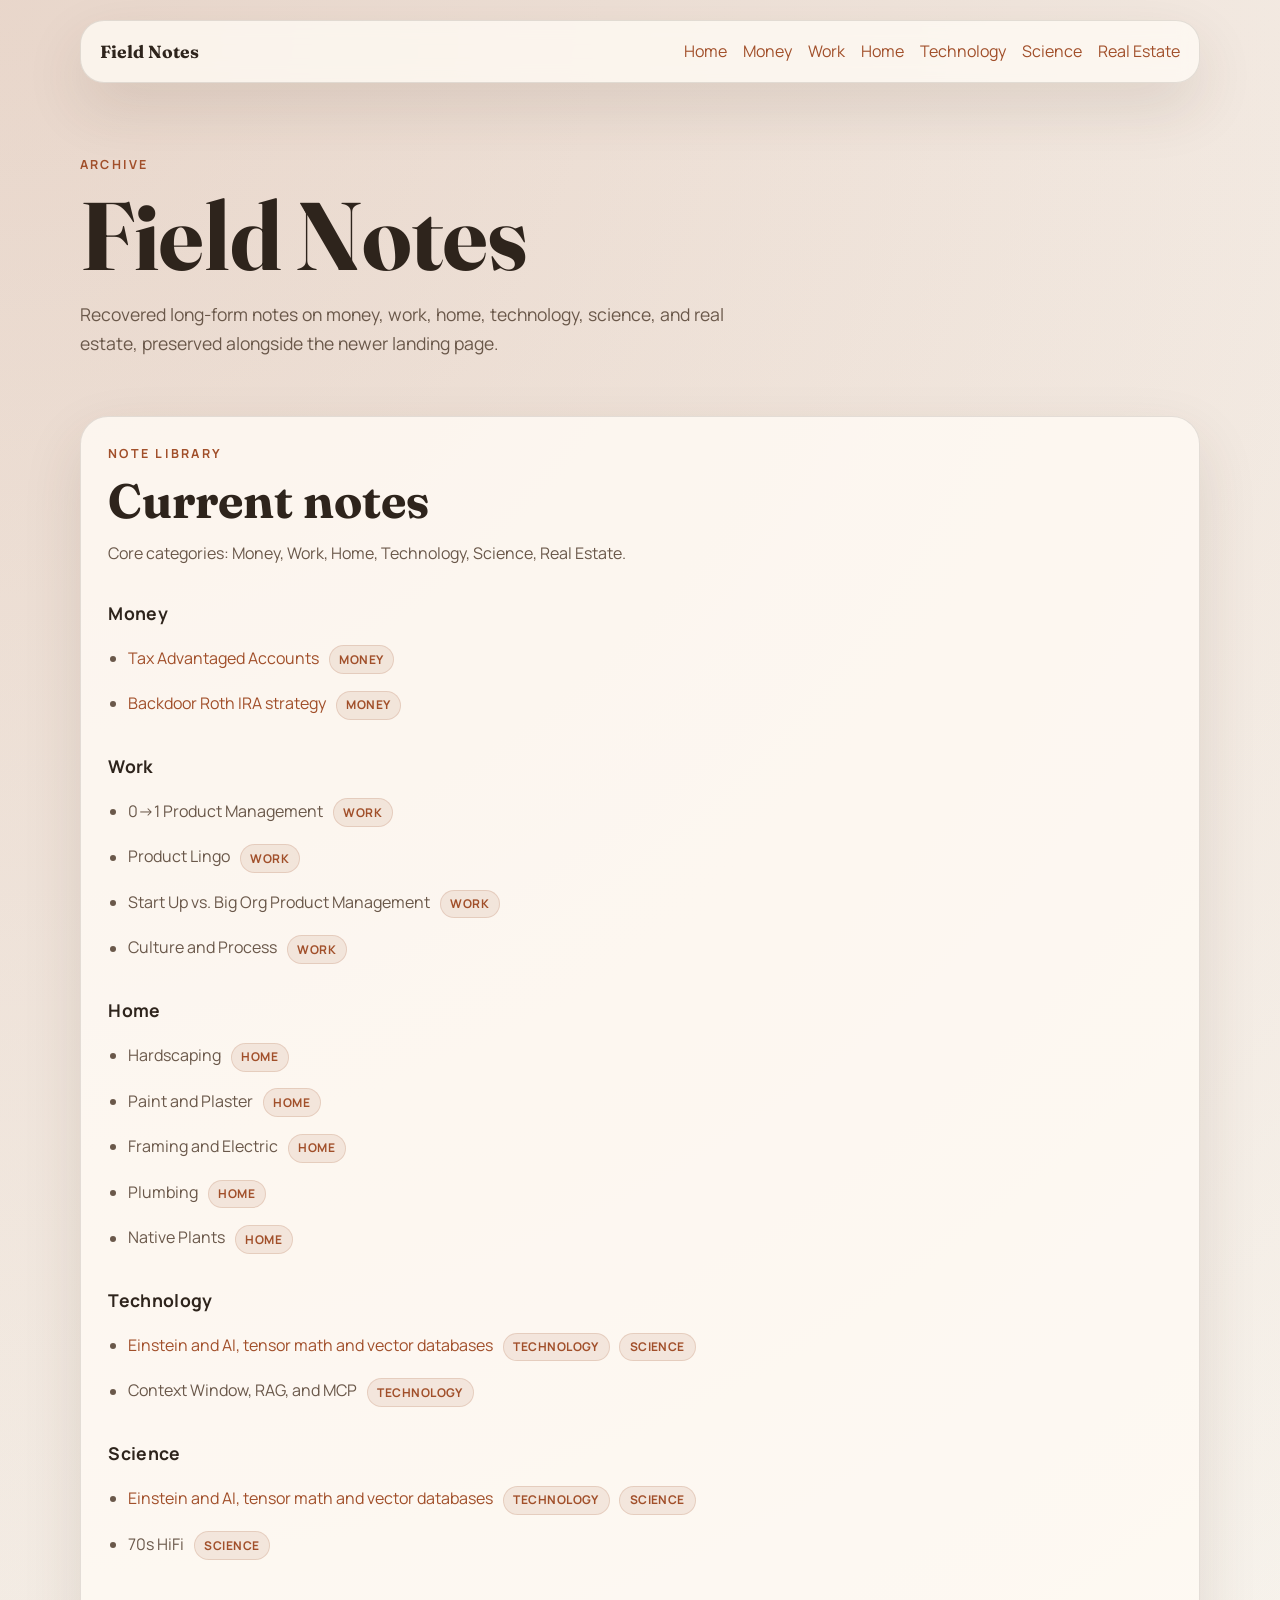
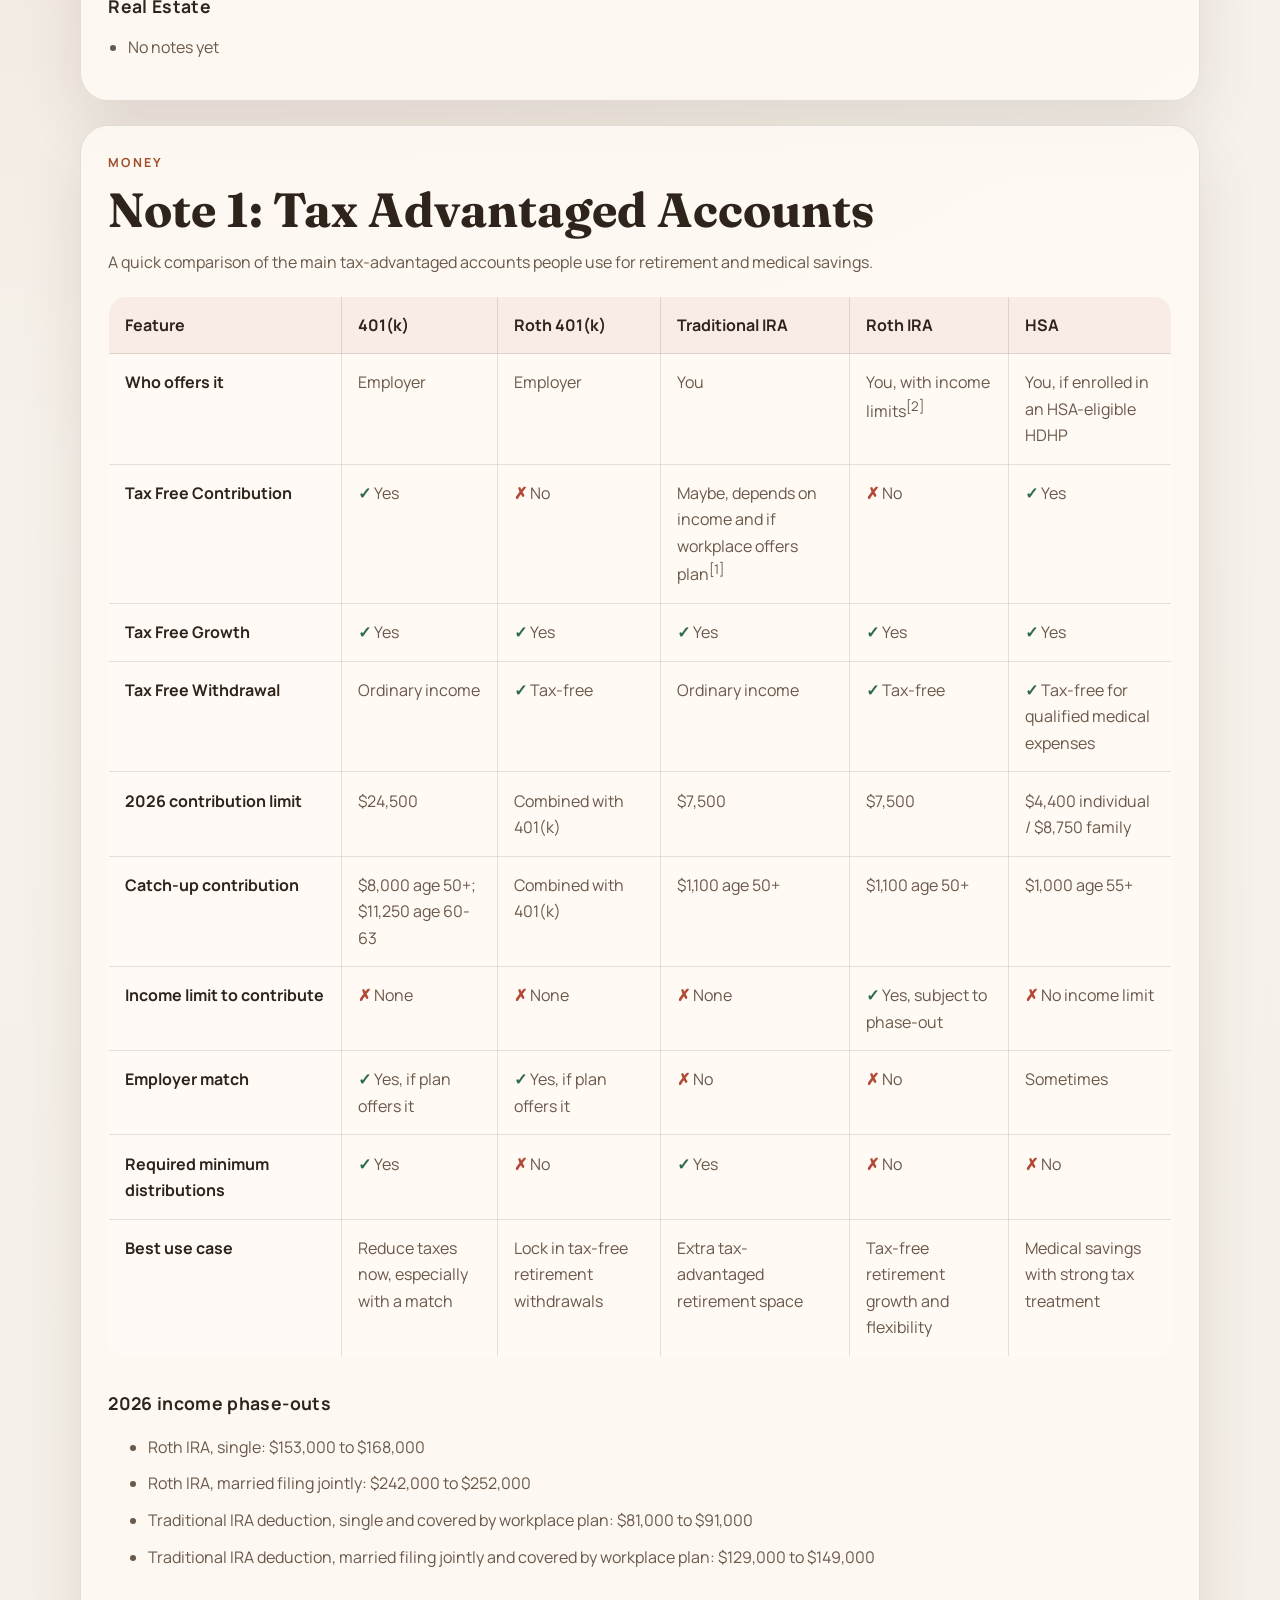
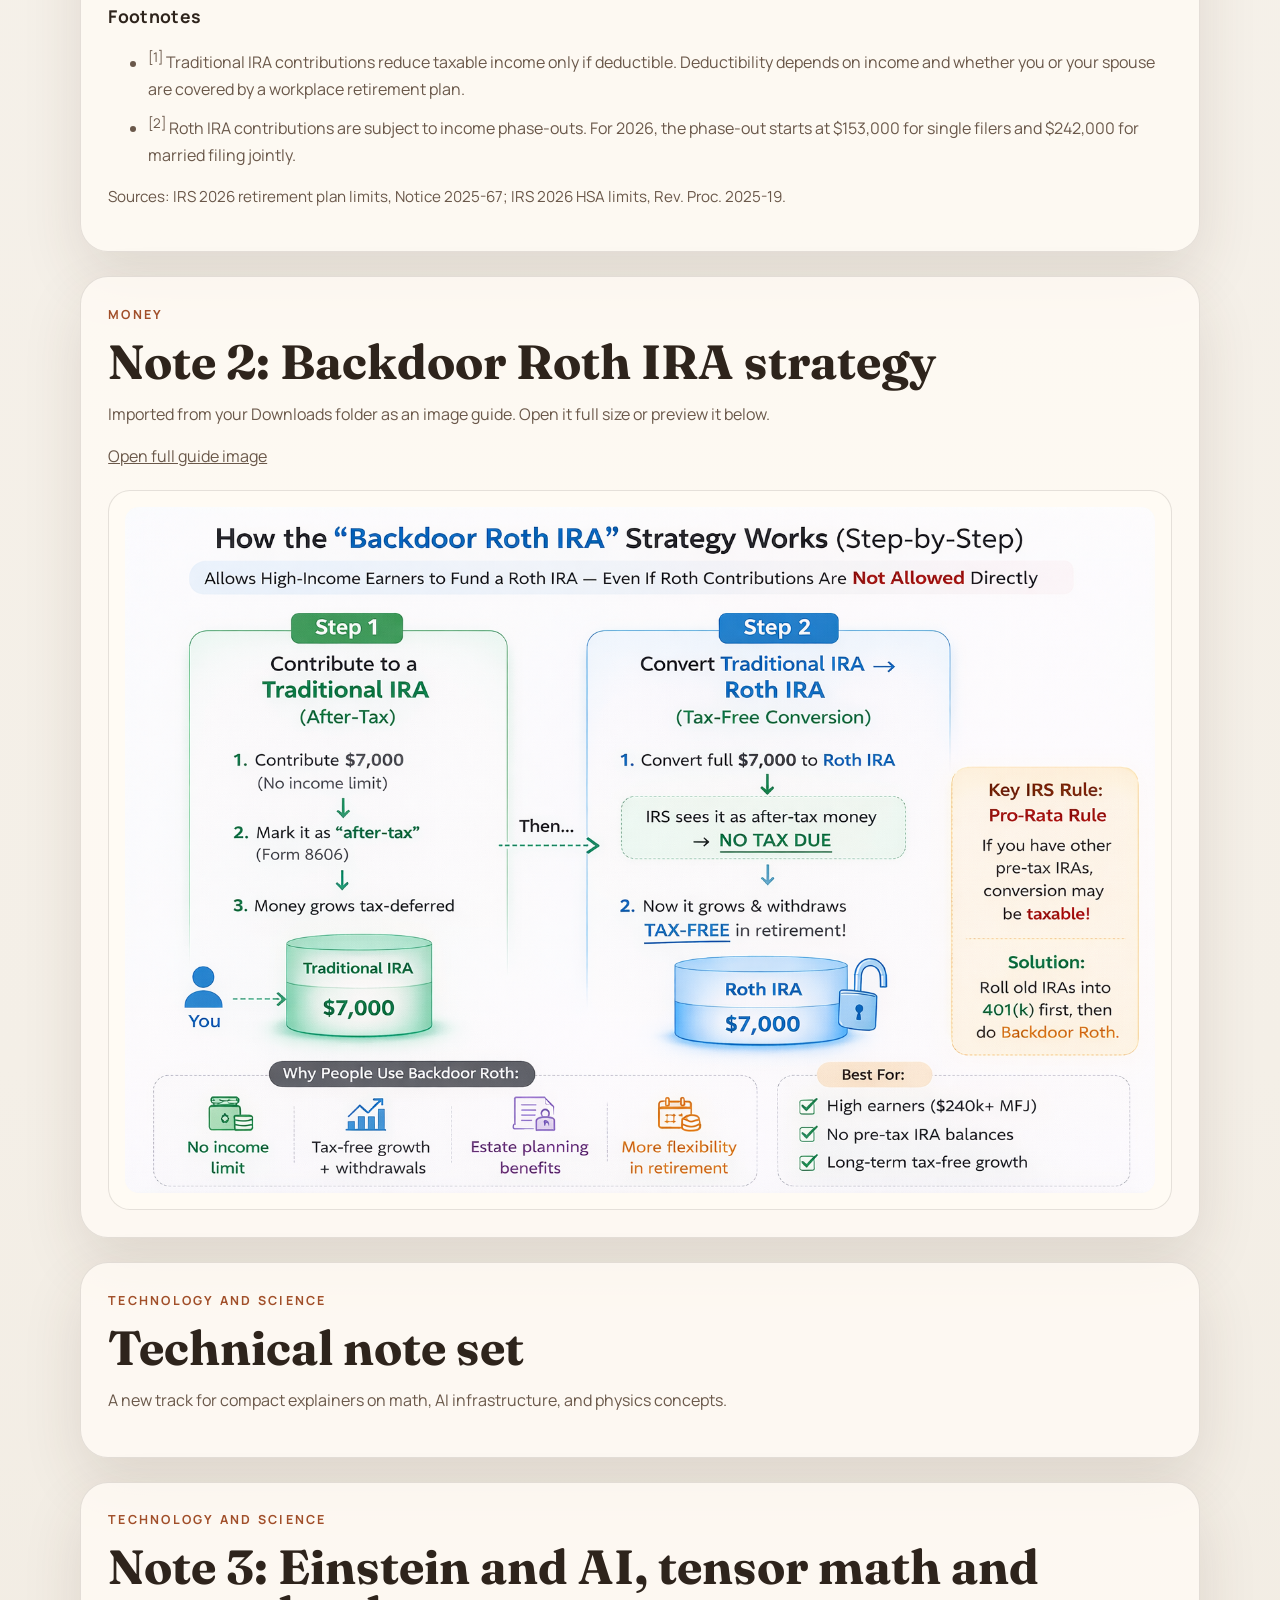
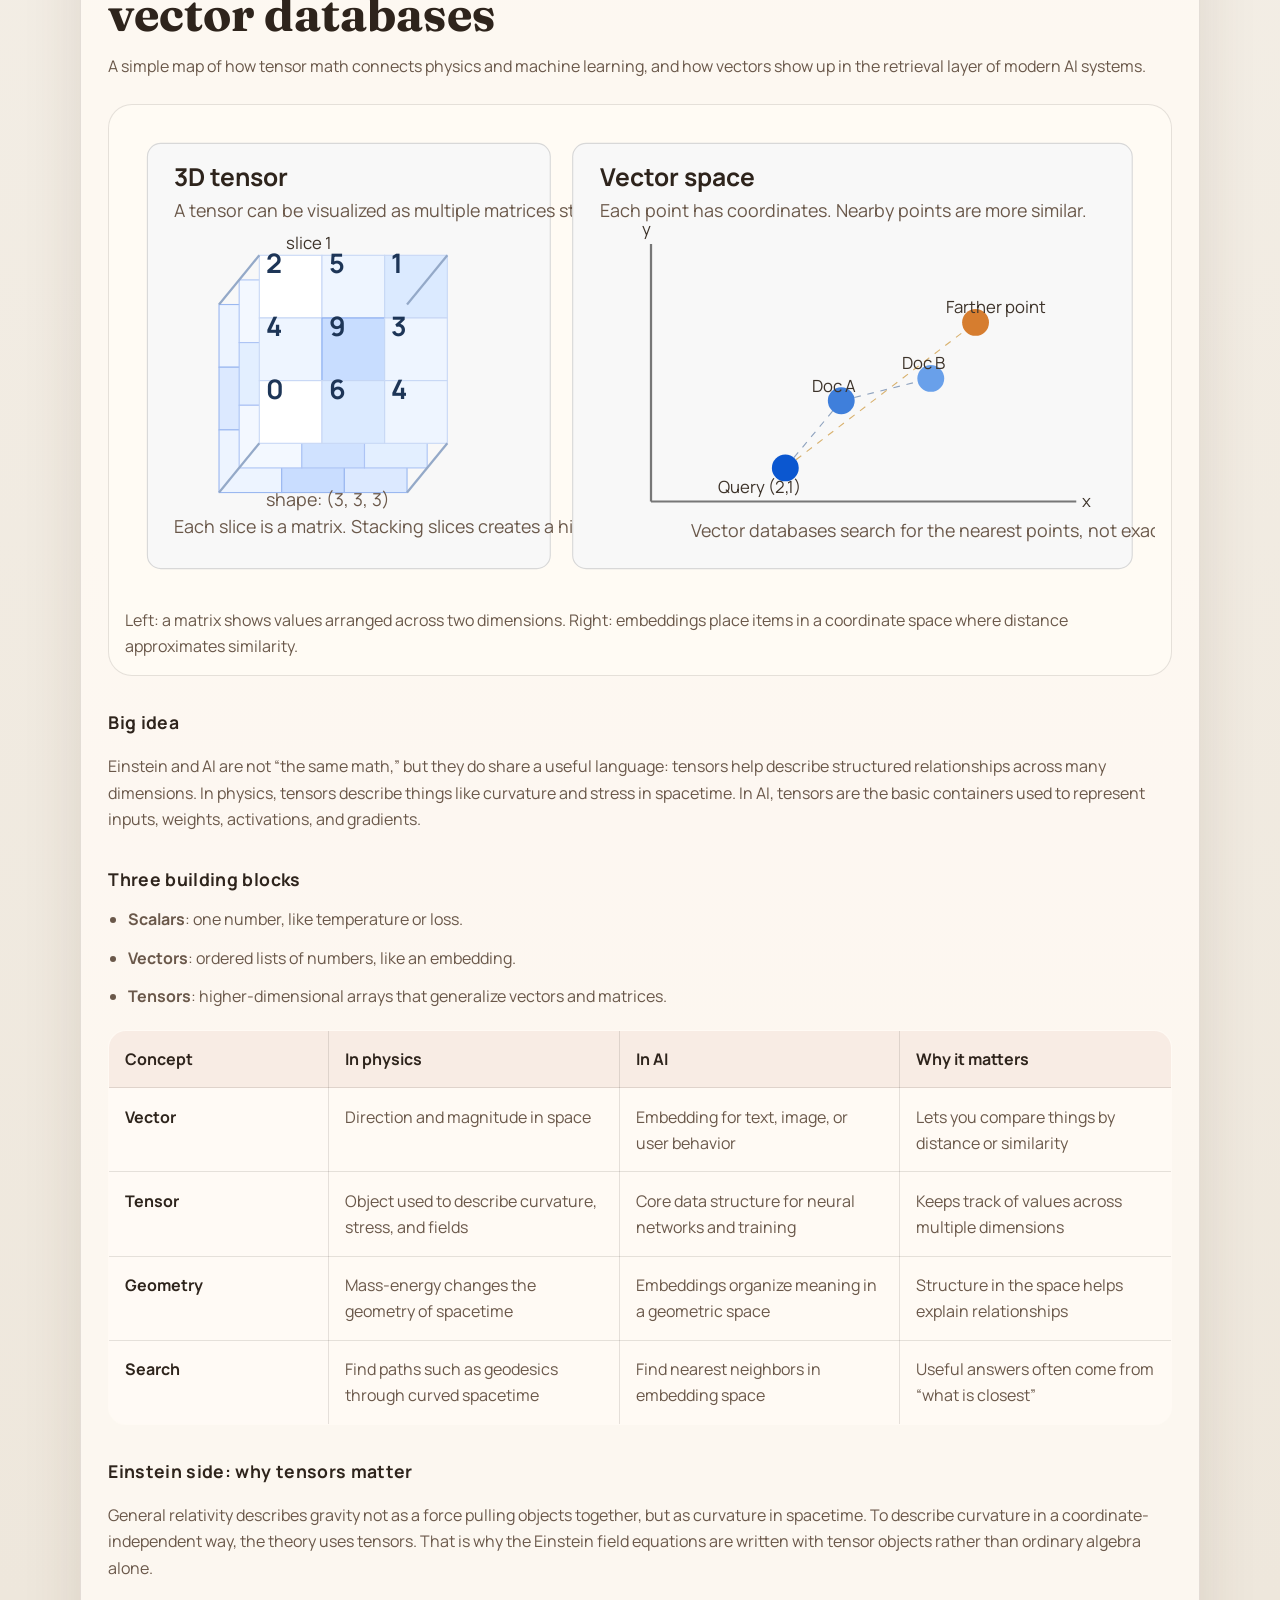
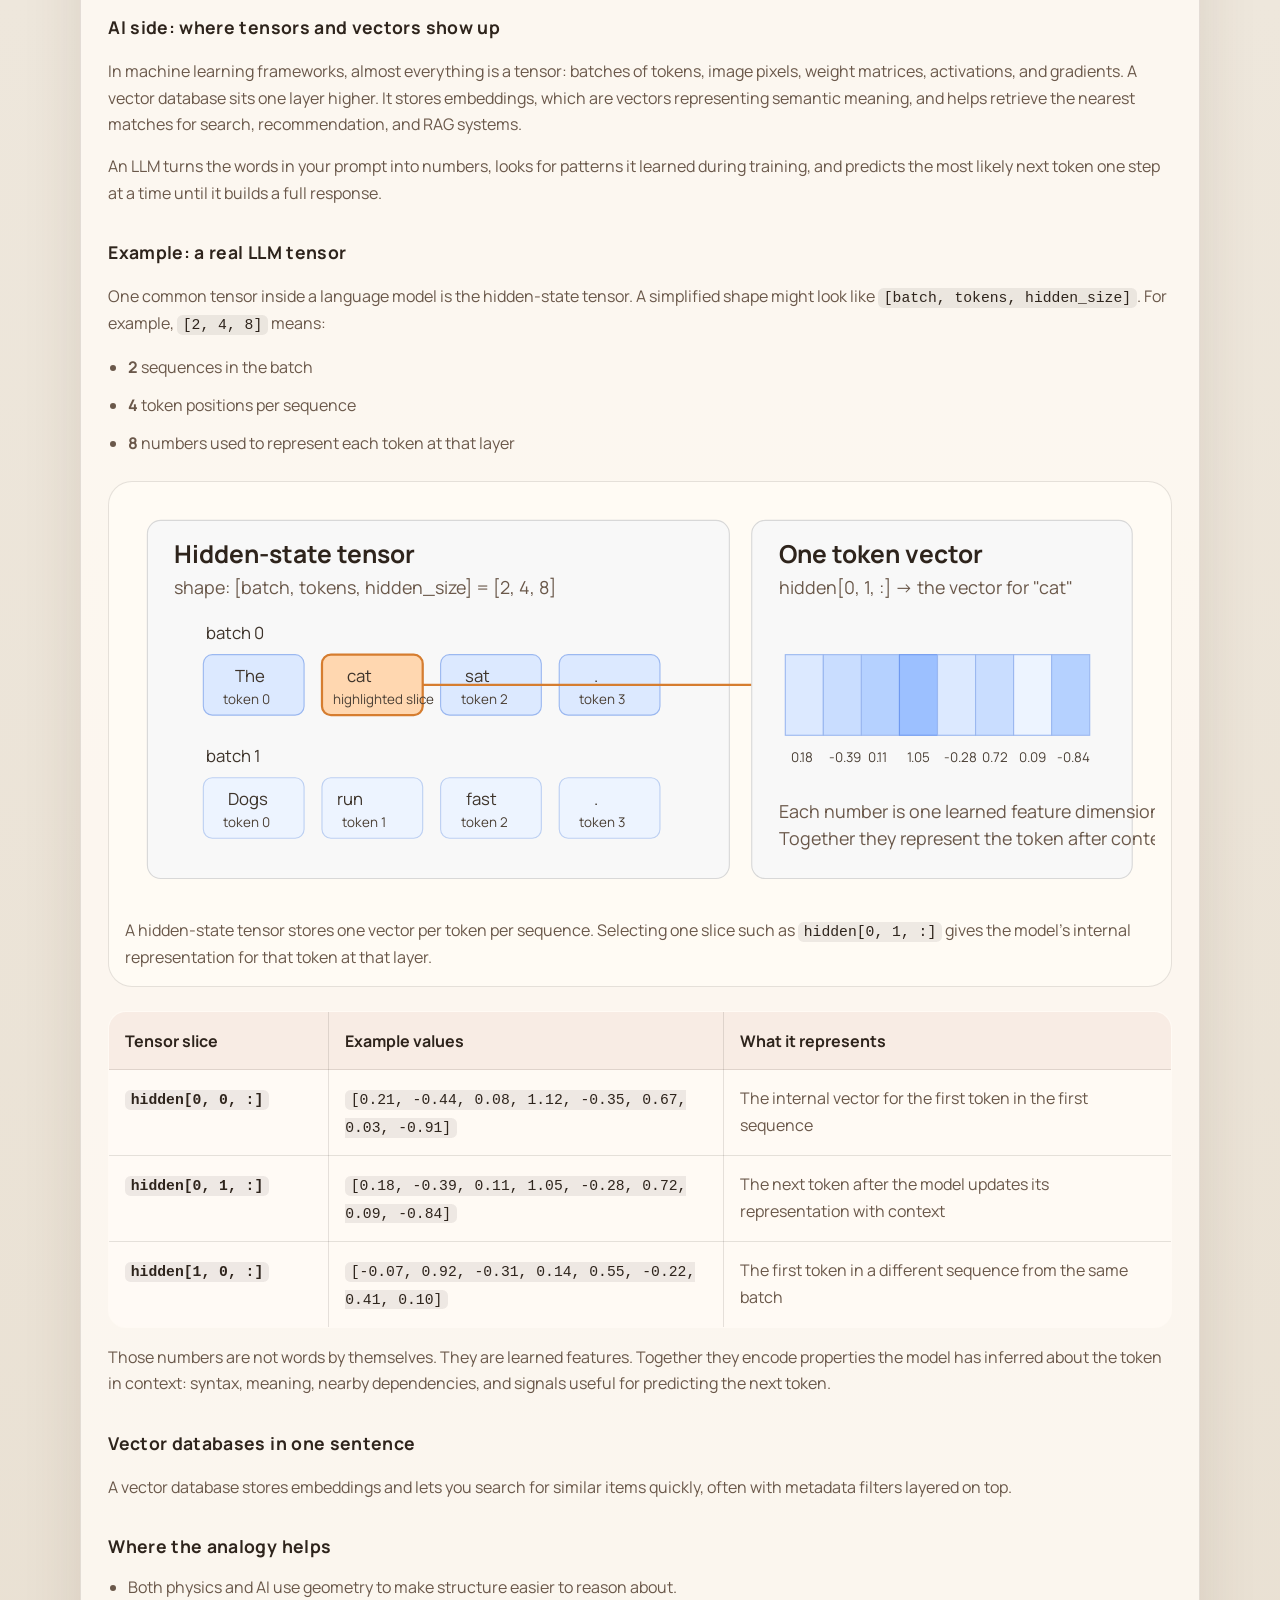
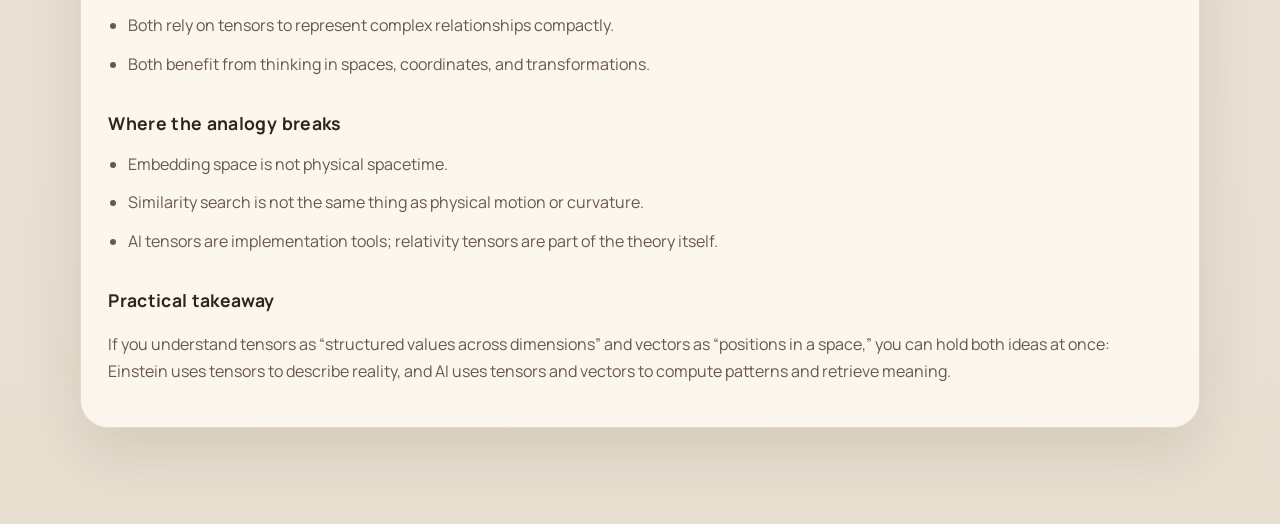
==== notes.html @ 6cb4d406 "Add recovered notes archive" ====
<!DOCTYPE html>
<html lang="en">
  <head>
    <meta charset="UTF-8" />
    <meta name="viewport" content="width=device-width, initial-scale=1.0" />
    <title>Field Notes Archive</title>
    <meta
      name="description"
      content="Visual field notes for money, home, health, work, and technical topics."
    />
    <link rel="preconnect" href="https://fonts.googleapis.com" />
    <link rel="preconnect" href="https://fonts.gstatic.com" crossorigin />
    <link
      href="https://fonts.googleapis.com/css2?family=Fraunces:wght@500;700&family=Manrope:wght@400;500;700&display=swap"
      rel="stylesheet"
    />
    <link rel="stylesheet" href="./notes.css" />
  </head>
  <body>
    <main class="page">
      <nav class="site-nav" aria-label="Main navigation">
        <div class="brand"><a href="./index.html">Field Notes</a></div>
        <div class="nav-links">
          <a href="./index.html">Home</a>
          <a href="#money-notes">Money</a>
          <a href="#work-notes">Work</a>
          <a href="#home-notes">Home</a>
          <a href="#technology-notes">Technology</a>
          <a href="#science-notes">Science</a>
          <a href="#real-estate-notes">Real Estate</a>
        </div>
      </nav>

      <header class="hero">
        <p class="section-label">Archive</p>
        <h1>Field Notes</h1>
        <p class="intro">
          Recovered long-form notes on money, work, home, technology, science,
          and real estate, preserved alongside the newer landing page.
        </p>
      </header>

      <section class="section" id="guides">
        <p class="section-label">Note library</p>
        <h2>Current notes</h2>
        <p>
          Core categories: Money, Work, Home, Technology, Science, Real Estate.
        </p>
        <h3 id="money-notes">Money</h3>
        <ul class="guide-list">
          <li><a href="#investing-guide">Tax Advantaged Accounts</a> <span class="tag">Money</span></li>
          <li><a href="#backdoor-roth-guide">Backdoor Roth IRA strategy</a> <span class="tag">Money</span></li>
        </ul>
        <h3 id="work-notes">Work</h3>
        <ul class="guide-list">
          <li>0-&gt;1 Product Management <span class="tag">Work</span></li>
          <li>Product Lingo <span class="tag">Work</span></li>
          <li>Start Up vs. Big Org Product Management <span class="tag">Work</span></li>
          <li>Culture and Process <span class="tag">Work</span></li>
        </ul>
        <h3 id="home-notes">Home</h3>
        <ul class="guide-list">
          <li>Hardscaping <span class="tag">Home</span></li>
          <li>Paint and Plaster <span class="tag">Home</span></li>
          <li>Framing and Electric <span class="tag">Home</span></li>
          <li>Plumbing <span class="tag">Home</span></li>
          <li>Native Plants <span class="tag">Home</span></li>
        </ul>
        <h3 id="technology-notes">Technology</h3>
        <ul class="guide-list">
          <li><a href="#einstein-ai-guide">Einstein and AI, tensor math and vector databases</a> <span class="tag">Technology</span> <span class="tag">Science</span></li>
          <li>Context Window, RAG, and MCP <span class="tag">Technology</span></li>
        </ul>
        <h3 id="science-notes">Science</h3>
        <ul class="guide-list">
          <li><a href="#einstein-ai-guide">Einstein and AI, tensor math and vector databases</a> <span class="tag">Technology</span> <span class="tag">Science</span></li>
          <li>70s HiFi <span class="tag">Science</span></li>
        </ul>
        <h3 id="real-estate-notes">Real Estate</h3>
        <ul class="guide-list">
          <li>No notes yet</li>
        </ul>
      </section>

      <section class="section" id="investing-guide">
        <p class="section-label">Money</p>
        <h2>Note 1: Tax Advantaged Accounts</h2>
        <p>
          A quick comparison of the main tax-advantaged accounts people use for
          retirement and medical savings.
        </p>

        <div class="table-wrap">
          <table>
            <thead>
              <tr>
                <th>Feature</th>
                <th>401(k)</th>
                <th>Roth 401(k)</th>
                <th>Traditional IRA</th>
                <th>Roth IRA</th>
                <th>HSA</th>
              </tr>
            </thead>
            <tbody>
              <tr>
                <th>Who offers it</th>
                <td>Employer</td>
                <td>Employer</td>
                <td>You</td>
                <td>You, with income limits<sup>[2]</sup></td>
                <td>You, if enrolled in an HSA-eligible HDHP</td>
              </tr>
              <tr>
                <th>Tax Free Contribution</th>
                <td><span class="yes">✓</span> Yes</td>
                <td><span class="no">✗</span> No</td>
                <td>Maybe, depends on income and if workplace offers plan<sup>[1]</sup></td>
                <td><span class="no">✗</span> No</td>
                <td><span class="yes">✓</span> Yes</td>
              </tr>
              <tr>
                <th>Tax Free Growth</th>
                <td><span class="yes">✓</span> Yes</td>
                <td><span class="yes">✓</span> Yes</td>
                <td><span class="yes">✓</span> Yes</td>
                <td><span class="yes">✓</span> Yes</td>
                <td><span class="yes">✓</span> Yes</td>
              </tr>
              <tr>
                <th>Tax Free Withdrawal</th>
                <td>Ordinary income</td>
                <td><span class="yes">✓</span> Tax-free</td>
                <td>Ordinary income</td>
                <td><span class="yes">✓</span> Tax-free</td>
                <td><span class="yes">✓</span> Tax-free for qualified medical expenses</td>
              </tr>
              <tr>
                <th>2026 contribution limit</th>
                <td>$24,500</td>
                <td>Combined with 401(k)</td>
                <td>$7,500</td>
                <td>$7,500</td>
                <td>$4,400 individual / $8,750 family</td>
              </tr>
              <tr>
                <th>Catch-up contribution</th>
                <td>$8,000 age 50+; $11,250 age 60-63</td>
                <td>Combined with 401(k)</td>
                <td>$1,100 age 50+</td>
                <td>$1,100 age 50+</td>
                <td>$1,000 age 55+</td>
              </tr>
              <tr>
                <th>Income limit to contribute</th>
                <td><span class="no">✗</span> None</td>
                <td><span class="no">✗</span> None</td>
                <td><span class="no">✗</span> None</td>
                <td><span class="yes">✓</span> Yes, subject to phase-out</td>
                <td><span class="no">✗</span> No income limit</td>
              </tr>
              <tr>
                <th>Employer match</th>
                <td><span class="yes">✓</span> Yes, if plan offers it</td>
                <td><span class="yes">✓</span> Yes, if plan offers it</td>
                <td><span class="no">✗</span> No</td>
                <td><span class="no">✗</span> No</td>
                <td>Sometimes</td>
              </tr>
              <tr>
                <th>Required minimum distributions</th>
                <td><span class="yes">✓</span> Yes</td>
                <td><span class="no">✗</span> No</td>
                <td><span class="yes">✓</span> Yes</td>
                <td><span class="no">✗</span> No</td>
                <td><span class="no">✗</span> No</td>
              </tr>
              <tr>
                <th>Best use case</th>
                <td>Reduce taxes now, especially with a match</td>
                <td>Lock in tax-free retirement withdrawals</td>
                <td>Extra tax-advantaged retirement space</td>
                <td>Tax-free retirement growth and flexibility</td>
                <td>Medical savings with strong tax treatment</td>
              </tr>
            </tbody>
          </table>
        </div>

        <div class="notes">
          <h3>2026 income phase-outs</h3>
          <ul>
            <li>Roth IRA, single: $153,000 to $168,000</li>
            <li>Roth IRA, married filing jointly: $242,000 to $252,000</li>
            <li>Traditional IRA deduction, single and covered by workplace plan: $81,000 to $91,000</li>
            <li>Traditional IRA deduction, married filing jointly and covered by workplace plan: $129,000 to $149,000</li>
          </ul>
        </div>

        <div class="notes">
          <h3>Footnotes</h3>
          <ul>
            <li><sup>[1]</sup> Traditional IRA contributions reduce taxable income only if deductible. Deductibility depends on income and whether you or your spouse are covered by a workplace retirement plan.</li>
            <li><sup>[2]</sup> Roth IRA contributions are subject to income phase-outs. For 2026, the phase-out starts at $153,000 for single filers and $242,000 for married filing jointly.</li>
          </ul>
        </div>

        <p class="source-note">
          Sources: IRS 2026 retirement plan limits, Notice 2025-67; IRS 2026
          HSA limits, Rev. Proc. 2025-19.
        </p>
      </section>

      <section class="section" id="backdoor-roth-guide">
        <p class="section-label">Money</p>
        <h2>Note 2: Backdoor Roth IRA strategy</h2>
        <p>
          Imported from your Downloads folder as an image guide. Open it full
          size or preview it below.
        </p>
        <p>
          <a href="./assets/backdoor-roth-ira-strategy-explained.png" target="_blank" rel="noopener noreferrer">
            Open full guide image
          </a>
        </p>
        <div class="image-wrap">
          <img
            src="./assets/backdoor-roth-ira-strategy-explained.png"
            alt="Backdoor Roth IRA strategy explained"
          />
        </div>
      </section>

      <section class="section" id="technical-guides">
        <p class="section-label">Technology and Science</p>
        <h2>Technical note set</h2>
        <p>
          A new track for compact explainers on math, AI infrastructure, and
          physics concepts.
        </p>
      </section>

      <section class="section" id="einstein-ai-guide">
        <p class="section-label">Technology and Science</p>
        <h2>Note 3: Einstein and AI, tensor math and vector databases</h2>
        <p>
          A simple map of how tensor math connects physics and machine learning,
          and how vectors show up in the retrieval layer of modern AI systems.
        </p>

        <figure class="visual-block">
          <svg
            viewBox="0 0 920 420"
            role="img"
            aria-labelledby="math-visual-title math-visual-desc"
          >
            <title id="math-visual-title">Matrix and vector space visual</title>
            <desc id="math-visual-desc">
              A matrix on the left and a vector space plot on the right showing
              coordinates, distances, and nearest neighbors.
            </desc>

            <rect x="20" y="20" width="360" height="380" rx="12" fill="#f8f8f8" stroke="#d8d8d8" />
            <text x="44" y="58" class="svg-heading">3D tensor</text>
            <text x="44" y="86" class="svg-copy">A tensor can be visualized as multiple matrices stacked together.</text>

            <rect x="84" y="164" width="56" height="56" fill="#edf4ff" stroke="#9bb8f0" />
            <rect x="140" y="164" width="56" height="56" fill="#dce9ff" stroke="#9bb8f0" />
            <rect x="196" y="164" width="56" height="56" fill="#c9ddff" stroke="#9bb8f0" />
            <rect x="84" y="220" width="56" height="56" fill="#dce9ff" stroke="#9bb8f0" />
            <rect x="140" y="220" width="56" height="56" fill="#b5d1ff" stroke="#6f9af0" />
            <rect x="196" y="220" width="56" height="56" fill="#dce9ff" stroke="#9bb8f0" />
            <rect x="84" y="276" width="56" height="56" fill="#edf4ff" stroke="#9bb8f0" />
            <rect x="140" y="276" width="56" height="56" fill="#c9ddff" stroke="#9bb8f0" />
            <rect x="196" y="276" width="56" height="56" fill="#dce9ff" stroke="#9bb8f0" />

            <rect x="102" y="142" width="56" height="56" fill="#f3f8ff" stroke="#adc4f4" />
            <rect x="158" y="142" width="56" height="56" fill="#e3efff" stroke="#adc4f4" />
            <rect x="214" y="142" width="56" height="56" fill="#d0e2ff" stroke="#adc4f4" />
            <rect x="102" y="198" width="56" height="56" fill="#e3efff" stroke="#adc4f4" />
            <rect x="158" y="198" width="56" height="56" fill="#bfd8ff" stroke="#89aef2" />
            <rect x="214" y="198" width="56" height="56" fill="#e3efff" stroke="#adc4f4" />
            <rect x="102" y="254" width="56" height="56" fill="#f3f8ff" stroke="#adc4f4" />
            <rect x="158" y="254" width="56" height="56" fill="#d0e2ff" stroke="#adc4f4" />
            <rect x="214" y="254" width="56" height="56" fill="#e3efff" stroke="#adc4f4" />

            <rect x="120" y="120" width="56" height="56" fill="#ffffff" stroke="#c8d8f5" />
            <rect x="176" y="120" width="56" height="56" fill="#eef5ff" stroke="#c8d8f5" />
            <rect x="232" y="120" width="56" height="56" fill="#dbeaff" stroke="#c8d8f5" />
            <rect x="120" y="176" width="56" height="56" fill="#eef5ff" stroke="#c8d8f5" />
            <rect x="176" y="176" width="56" height="56" fill="#c8ddff" stroke="#8baef1" />
            <rect x="232" y="176" width="56" height="56" fill="#eef5ff" stroke="#c8d8f5" />
            <rect x="120" y="232" width="56" height="56" fill="#ffffff" stroke="#c8d8f5" />
            <rect x="176" y="232" width="56" height="56" fill="#dbeaff" stroke="#c8d8f5" />
            <rect x="232" y="232" width="56" height="56" fill="#eef5ff" stroke="#c8d8f5" />

            <line x1="84" y1="164" x2="120" y2="120" stroke="#94a9c8" stroke-width="2" />
            <line x1="252" y1="164" x2="288" y2="120" stroke="#94a9c8" stroke-width="2" />
            <line x1="84" y1="332" x2="120" y2="288" stroke="#94a9c8" stroke-width="2" />
            <line x1="252" y1="332" x2="288" y2="288" stroke="#94a9c8" stroke-width="2" />

            <text x="144" y="114" class="svg-label">slice 1</text>
            <text x="126" y="136" class="svg-cell">2</text>
            <text x="182" y="136" class="svg-cell">5</text>
            <text x="238" y="136" class="svg-cell">1</text>
            <text x="126" y="192" class="svg-cell">4</text>
            <text x="182" y="192" class="svg-cell">9</text>
            <text x="238" y="192" class="svg-cell">3</text>
            <text x="126" y="248" class="svg-cell">0</text>
            <text x="182" y="248" class="svg-cell">6</text>
            <text x="238" y="248" class="svg-cell">4</text>

            <text x="126" y="344" class="svg-copy">shape: (3, 3, 3)</text>
            <text x="44" y="368" class="svg-copy">Each slice is a matrix. Stacking slices creates a higher-dimensional tensor.</text>

            <rect x="400" y="20" width="500" height="380" rx="12" fill="#f8f8f8" stroke="#d8d8d8" />
            <text x="424" y="58" class="svg-heading">Vector space</text>
            <text x="424" y="86" class="svg-copy">Each point has coordinates. Nearby points are more similar.</text>

            <line x1="470" y1="340" x2="850" y2="340" stroke="#777" stroke-width="2" />
            <line x1="470" y1="340" x2="470" y2="110" stroke="#777" stroke-width="2" />
            <text x="855" y="345" class="svg-axis">x</text>
            <text x="462" y="102" class="svg-axis">y</text>

            <line x1="590" y1="310" x2="640" y2="250" stroke="#8fa3bf" stroke-dasharray="6 6" />
            <line x1="640" y1="250" x2="720" y2="230" stroke="#8fa3bf" stroke-dasharray="6 6" />
            <line x1="590" y1="310" x2="760" y2="180" stroke="#d9b26f" stroke-dasharray="6 6" />

            <circle cx="590" cy="310" r="12" fill="#0b57d0" />
            <circle cx="640" cy="250" r="12" fill="#3f7fdb" />
            <circle cx="720" cy="230" r="12" fill="#69a0ea" />
            <circle cx="760" cy="180" r="12" fill="#d67d2f" />

            <text x="530" y="332" class="svg-label">Query (2,1)</text>
            <text x="614" y="242" class="svg-label">Doc A</text>
            <text x="694" y="222" class="svg-label">Doc B</text>
            <text x="734" y="172" class="svg-label">Farther point</text>

            <text x="506" y="372" class="svg-copy">Vector databases search for the nearest points, not exact text matches.</text>
          </svg>
          <figcaption>
            Left: a matrix shows values arranged across two dimensions. Right:
            embeddings place items in a coordinate space where distance
            approximates similarity.
          </figcaption>
        </figure>

        <h3>Big idea</h3>
        <p>
          Einstein and AI are not “the same math,” but they do share a useful
          language: tensors help describe structured relationships across many
          dimensions. In physics, tensors describe things like curvature and
          stress in spacetime. In AI, tensors are the basic containers used to
          represent inputs, weights, activations, and gradients.
        </p>

        <h3>Three building blocks</h3>
        <ul class="guide-list">
          <li><strong>Scalars</strong>: one number, like temperature or loss.</li>
          <li><strong>Vectors</strong>: ordered lists of numbers, like an embedding.</li>
          <li><strong>Tensors</strong>: higher-dimensional arrays that generalize vectors and matrices.</li>
        </ul>

        <div class="table-wrap">
          <table>
            <thead>
              <tr>
                <th>Concept</th>
                <th>In physics</th>
                <th>In AI</th>
                <th>Why it matters</th>
              </tr>
            </thead>
            <tbody>
              <tr>
                <th>Vector</th>
                <td>Direction and magnitude in space</td>
                <td>Embedding for text, image, or user behavior</td>
                <td>Lets you compare things by distance or similarity</td>
              </tr>
              <tr>
                <th>Tensor</th>
                <td>Object used to describe curvature, stress, and fields</td>
                <td>Core data structure for neural networks and training</td>
                <td>Keeps track of values across multiple dimensions</td>
              </tr>
              <tr>
                <th>Geometry</th>
                <td>Mass-energy changes the geometry of spacetime</td>
                <td>Embeddings organize meaning in a geometric space</td>
                <td>Structure in the space helps explain relationships</td>
              </tr>
              <tr>
                <th>Search</th>
                <td>Find paths such as geodesics through curved spacetime</td>
                <td>Find nearest neighbors in embedding space</td>
                <td>Useful answers often come from “what is closest”</td>
              </tr>
            </tbody>
          </table>
        </div>

        <h3>Einstein side: why tensors matter</h3>
        <p>
          General relativity describes gravity not as a force pulling objects
          together, but as curvature in spacetime. To describe curvature in a
          coordinate-independent way, the theory uses tensors. That is why the
          Einstein field equations are written with tensor objects rather than
          ordinary algebra alone.
        </p>

        <h3>AI side: where tensors and vectors show up</h3>
        <p>
          In machine learning frameworks, almost everything is a tensor:
          batches of tokens, image pixels, weight matrices, activations, and
          gradients. A vector database sits one layer higher. It stores
          embeddings, which are vectors representing semantic meaning, and helps
          retrieve the nearest matches for search, recommendation, and RAG
          systems.
        </p>
        <p>
          An LLM turns the words in your prompt into numbers, looks for patterns
          it learned during training, and predicts the most likely next token
          one step at a time until it builds a full response.
        </p>

        <h3>Example: a real LLM tensor</h3>
        <p>
          One common tensor inside a language model is the hidden-state tensor.
          A simplified shape might look like <code>[batch, tokens, hidden_size]</code>.
          For example, <code>[2, 4, 8]</code> means:
        </p>
        <ul class="guide-list">
          <li><strong>2</strong> sequences in the batch</li>
          <li><strong>4</strong> token positions per sequence</li>
          <li><strong>8</strong> numbers used to represent each token at that layer</li>
        </ul>

        <figure class="visual-block">
          <svg
            viewBox="0 0 920 360"
            role="img"
            aria-labelledby="llm-tensor-title llm-tensor-desc"
          >
            <title id="llm-tensor-title">LLM hidden state tensor visual</title>
            <desc id="llm-tensor-desc">
              A hidden-state tensor with batch, token positions, and one
              highlighted token vector.
            </desc>

            <rect x="20" y="20" width="520" height="320" rx="12" fill="#f8f8f8" stroke="#d8d8d8" />
            <text x="44" y="58" class="svg-heading">Hidden-state tensor</text>
            <text x="44" y="86" class="svg-copy">shape: [batch, tokens, hidden_size] = [2, 4, 8]</text>

            <text x="72" y="126" class="svg-label">batch 0</text>
            <rect x="70" y="140" width="90" height="54" rx="8" fill="#dce9ff" stroke="#9bb8f0" />
            <rect x="176" y="140" width="90" height="54" rx="8" fill="#dce9ff" stroke="#9bb8f0" />
            <rect x="282" y="140" width="90" height="54" rx="8" fill="#dce9ff" stroke="#9bb8f0" />
            <rect x="388" y="140" width="90" height="54" rx="8" fill="#dce9ff" stroke="#9bb8f0" />
            <text x="98" y="164" class="svg-label">The</text>
            <text x="193" y="164" class="svg-label">cat</text>
            <text x="304" y="164" class="svg-label">sat</text>
            <text x="419" y="164" class="svg-label">.</text>
            <text x="88" y="184" class="svg-mini">token 0</text>
            <text x="194" y="184" class="svg-mini">token 1</text>
            <text x="300" y="184" class="svg-mini">token 2</text>
            <text x="406" y="184" class="svg-mini">token 3</text>

            <text x="72" y="236" class="svg-label">batch 1</text>
            <rect x="70" y="250" width="90" height="54" rx="8" fill="#edf4ff" stroke="#bdd0f2" />
            <rect x="176" y="250" width="90" height="54" rx="8" fill="#edf4ff" stroke="#bdd0f2" />
            <rect x="282" y="250" width="90" height="54" rx="8" fill="#edf4ff" stroke="#bdd0f2" />
            <rect x="388" y="250" width="90" height="54" rx="8" fill="#edf4ff" stroke="#bdd0f2" />
            <text x="92" y="274" class="svg-label">Dogs</text>
            <text x="189" y="274" class="svg-label">run</text>
            <text x="305" y="274" class="svg-label">fast</text>
            <text x="419" y="274" class="svg-label">.</text>
            <text x="88" y="294" class="svg-mini">token 0</text>
            <text x="194" y="294" class="svg-mini">token 1</text>
            <text x="300" y="294" class="svg-mini">token 2</text>
            <text x="406" y="294" class="svg-mini">token 3</text>

            <rect x="176" y="140" width="90" height="54" rx="8" fill="#ffd7b0" stroke="#d67d2f" stroke-width="2" />
            <text x="198" y="164" class="svg-label">cat</text>
            <text x="186" y="184" class="svg-mini">highlighted slice</text>

            <line x1="266" y1="167" x2="580" y2="167" stroke="#d67d2f" stroke-width="2" />

            <rect x="560" y="20" width="340" height="320" rx="12" fill="#f8f8f8" stroke="#d8d8d8" />
            <text x="584" y="58" class="svg-heading">One token vector</text>
            <text x="584" y="86" class="svg-copy">hidden[0, 1, :] -> the vector for "cat"</text>

            <rect x="590" y="140" width="34" height="72" fill="#dce9ff" stroke="#9bb8f0" />
            <rect x="624" y="140" width="34" height="72" fill="#c9ddff" stroke="#9bb8f0" />
            <rect x="658" y="140" width="34" height="72" fill="#b5d1ff" stroke="#9bb8f0" />
            <rect x="692" y="140" width="34" height="72" fill="#9cc0ff" stroke="#6f9af0" />
            <rect x="726" y="140" width="34" height="72" fill="#dce9ff" stroke="#9bb8f0" />
            <rect x="760" y="140" width="34" height="72" fill="#c9ddff" stroke="#9bb8f0" />
            <rect x="794" y="140" width="34" height="72" fill="#edf4ff" stroke="#9bb8f0" />
            <rect x="828" y="140" width="34" height="72" fill="#b5d1ff" stroke="#9bb8f0" />

            <text x="595" y="236" class="svg-mini">0.18</text>
            <text x="629" y="236" class="svg-mini">-0.39</text>
            <text x="664" y="236" class="svg-mini">0.11</text>
            <text x="699" y="236" class="svg-mini">1.05</text>
            <text x="732" y="236" class="svg-mini">-0.28</text>
            <text x="766" y="236" class="svg-mini">0.72</text>
            <text x="799" y="236" class="svg-mini">0.09</text>
            <text x="833" y="236" class="svg-mini">-0.84</text>

            <text x="584" y="286" class="svg-copy">Each number is one learned feature dimension.</text>
            <text x="584" y="310" class="svg-copy">Together they represent the token after context is applied.</text>
          </svg>
          <figcaption>
            A hidden-state tensor stores one vector per token per sequence.
            Selecting one slice such as <code>hidden[0, 1, :]</code> gives the
            model's internal representation for that token at that layer.
          </figcaption>
        </figure>

        <div class="table-wrap">
          <table>
            <thead>
              <tr>
                <th>Tensor slice</th>
                <th>Example values</th>
                <th>What it represents</th>
              </tr>
            </thead>
            <tbody>
              <tr>
                <th><code>hidden[0, 0, :]</code></th>
                <td><code>[0.21, -0.44, 0.08, 1.12, -0.35, 0.67, 0.03, -0.91]</code></td>
                <td>The internal vector for the first token in the first sequence</td>
              </tr>
              <tr>
                <th><code>hidden[0, 1, :]</code></th>
                <td><code>[0.18, -0.39, 0.11, 1.05, -0.28, 0.72, 0.09, -0.84]</code></td>
                <td>The next token after the model updates its representation with context</td>
              </tr>
              <tr>
                <th><code>hidden[1, 0, :]</code></th>
                <td><code>[-0.07, 0.92, -0.31, 0.14, 0.55, -0.22, 0.41, 0.10]</code></td>
                <td>The first token in a different sequence from the same batch</td>
              </tr>
            </tbody>
          </table>
        </div>

        <p>
          Those numbers are not words by themselves. They are learned features.
          Together they encode properties the model has inferred about the token
          in context: syntax, meaning, nearby dependencies, and signals useful
          for predicting the next token.
        </p>

        <h3>Vector databases in one sentence</h3>
        <p>
          A vector database stores embeddings and lets you search for similar
          items quickly, often with metadata filters layered on top.
        </p>

        <h3>Where the analogy helps</h3>
        <ul class="guide-list">
          <li>Both physics and AI use geometry to make structure easier to reason about.</li>
          <li>Both rely on tensors to represent complex relationships compactly.</li>
          <li>Both benefit from thinking in spaces, coordinates, and transformations.</li>
        </ul>

        <h3>Where the analogy breaks</h3>
        <ul class="guide-list">
          <li>Embedding space is not physical spacetime.</li>
          <li>Similarity search is not the same thing as physical motion or curvature.</li>
          <li>AI tensors are implementation tools; relativity tensors are part of the theory itself.</li>
        </ul>

        <h3>Practical takeaway</h3>
        <p>
          If you understand tensors as “structured values across dimensions” and
          vectors as “positions in a space,” you can hold both ideas at once:
          Einstein uses tensors to describe reality, and AI uses tensors and
          vectors to compute patterns and retrieve meaning.
        </p>
      </section>
    </main>
  </body>
</html>
---- notes.css ----
:root {
  --bg: #f4efe7;
  --bg-soft: #e8dfd1;
  --surface: rgba(255, 251, 245, 0.82);
  --surface-strong: #fffaf4;
  --text: #2e241c;
  --muted: #6a584a;
  --accent: #a14f2a;
  --accent-soft: rgba(161, 79, 42, 0.1);
  --border: rgba(46, 36, 28, 0.12);
  --shadow: 0 24px 60px rgba(72, 52, 36, 0.12);
}

* {
  box-sizing: border-box;
}

html {
  scroll-behavior: smooth;
  scroll-padding-top: 7rem;
}

body {
  margin: 0;
  min-height: 100vh;
  font-family: "Manrope", sans-serif;
  line-height: 1.65;
  color: var(--text);
  background:
    radial-gradient(circle at top left, rgba(161, 79, 42, 0.18), transparent 24%),
    linear-gradient(180deg, #f8f4ee 0%, var(--bg) 50%, var(--bg-soft) 100%);
}

a {
  color: inherit;
}

.page {
  width: min(1120px, calc(100% - 3rem));
  margin: 0 auto;
  padding: 1.25rem 0 5rem;
}

.site-nav {
  position: sticky;
  top: 1rem;
  z-index: 10;
  display: flex;
  flex-wrap: wrap;
  justify-content: space-between;
  gap: 1rem;
  padding: 1rem 1.2rem;
  border: 1px solid var(--border);
  border-radius: 24px;
  background: rgba(255, 251, 245, 0.76);
  backdrop-filter: blur(10px);
  box-shadow: var(--shadow);
}

.brand,
.brand a {
  font-family: "Fraunces", serif;
  font-size: 1.1rem;
  font-weight: 700;
  text-decoration: none;
}

.nav-links {
  display: flex;
  flex-wrap: wrap;
  gap: 0.8rem 1rem;
  align-items: center;
}

.nav-links a,
.guide-list a {
  color: var(--accent);
  text-decoration: none;
}

.nav-links a:hover,
.nav-links a:focus-visible,
.guide-list a:hover,
.guide-list a:focus-visible {
  text-decoration: underline;
}

.hero {
  padding: 4.5rem 0 2.5rem;
}

h1,
h2,
h3 {
  margin-top: 0;
  color: var(--text);
}

h1,
h2 {
  font-family: "Fraunces", serif;
  font-weight: 700;
  line-height: 0.98;
}

h1 {
  max-width: 8ch;
  margin-bottom: 1rem;
  font-size: clamp(3.25rem, 9vw, 6rem);
}

h2 {
  margin-bottom: 1rem;
  font-size: clamp(2rem, 4vw, 3rem);
}

h3 {
  margin: 2rem 0 0.8rem;
  font-size: 1.1rem;
  letter-spacing: 0.02em;
}

p,
li,
td,
th,
figcaption {
  font-size: 1rem;
  color: var(--muted);
}

.intro {
  max-width: 42rem;
  font-size: 1.1rem;
}

.section {
  margin-bottom: 1.5rem;
  padding: 1.7rem;
  border: 1px solid var(--border);
  border-radius: 28px;
  background: var(--surface);
  box-shadow: var(--shadow);
}

.section-label {
  margin: 0 0 0.8rem;
  font-size: 0.78rem;
  font-weight: 700;
  letter-spacing: 0.18em;
  text-transform: uppercase;
  color: var(--accent);
}

.guide-list {
  margin: 0;
  padding-left: 1.25rem;
}

.guide-list li {
  margin-bottom: 0.75rem;
}

.tag {
  display: inline-block;
  margin-left: 0.4rem;
  margin-top: 0.3rem;
  padding: 0.22rem 0.6rem;
  border: 1px solid rgba(161, 79, 42, 0.16);
  border-radius: 999px;
  background: var(--accent-soft);
  color: var(--accent);
  font-size: 0.75rem;
  font-weight: 700;
  letter-spacing: 0.04em;
  text-transform: uppercase;
}

.table-wrap,
.image-wrap {
  margin-top: 1.25rem;
  overflow-x: auto;
}

.image-wrap {
  padding: 1rem;
  border: 1px solid var(--border);
  border-radius: 22px;
  background: rgba(255, 251, 245, 0.92);
}

.image-wrap img {
  display: block;
  width: 100%;
  height: auto;
  border-radius: 14px;
}

table {
  width: 100%;
  border-collapse: collapse;
  background: var(--surface-strong);
  border: 1px solid var(--border);
  border-radius: 18px;
  overflow: hidden;
}

th,
td {
  padding: 0.95rem 1rem;
  border: 1px solid var(--border);
  text-align: left;
  vertical-align: top;
}

thead th {
  background: rgba(161, 79, 42, 0.08);
  color: var(--text);
}

tbody th {
  background: rgba(255, 251, 245, 0.9);
  color: var(--text);
  min-width: 220px;
}

.notes {
  margin-top: 1.25rem;
}

.notes li {
  margin-bottom: 0.65rem;
}

.source-note {
  margin-top: 1rem;
  font-size: 0.95rem;
}

.yes,
.no {
  font-weight: 700;
}

.yes {
  color: #2d6a4f;
}

.no {
  color: #b14935;
}

.visual-block {
  margin: 1.5rem 0;
  padding: 1rem;
  border: 1px solid var(--border);
  border-radius: 24px;
  background: rgba(255, 251, 245, 0.92);
}

.visual-block svg {
  display: block;
  width: 100%;
  height: auto;
}

figcaption {
  margin-top: 1rem;
}

code {
  padding: 0.12rem 0.35rem;
  border-radius: 0.35rem;
  background: rgba(46, 36, 28, 0.08);
  color: var(--text);
  font-family: "SFMono-Regular", Menlo, Consolas, monospace;
  font-size: 0.92em;
}

.svg-heading {
  font-size: 22px;
  font-weight: 700;
  fill: var(--text);
}

.svg-copy {
  font-size: 16px;
  fill: var(--muted);
}

.svg-cell {
  font-size: 24px;
  font-weight: 700;
  fill: #1d3557;
}

.svg-axis,
.svg-label {
  font-size: 15px;
  fill: #3d332a;
}

.svg-mini {
  font-size: 12px;
  fill: #4b4036;
}

@media (max-width: 820px) {
  .page {
    width: min(100% - 1.5rem, 1120px);
  }

  .site-nav {
    top: 0.75rem;
    border-radius: 20px;
  }

  .hero {
    padding-top: 3rem;
  }

  .section {
    padding: 1.2rem;
  }

  th,
  td {
    min-width: 140px;
    padding: 0.8rem;
  }
}
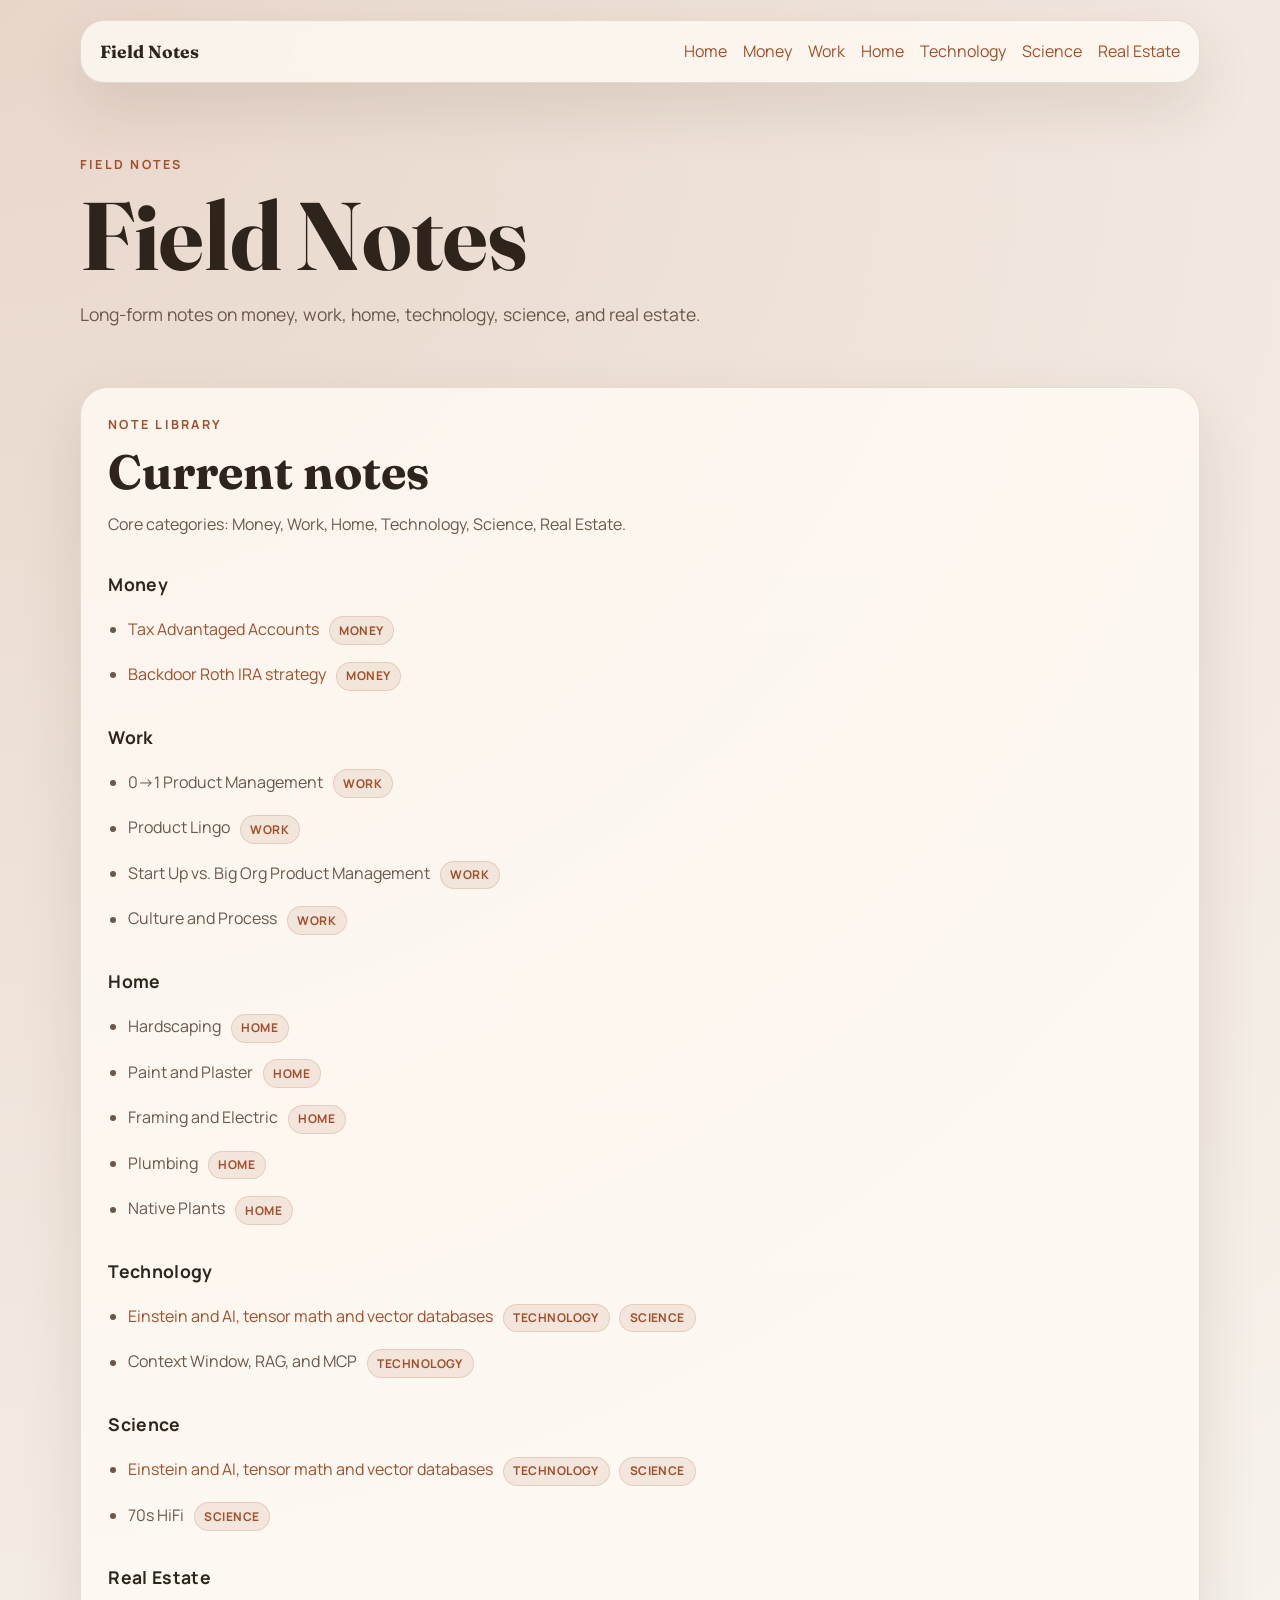
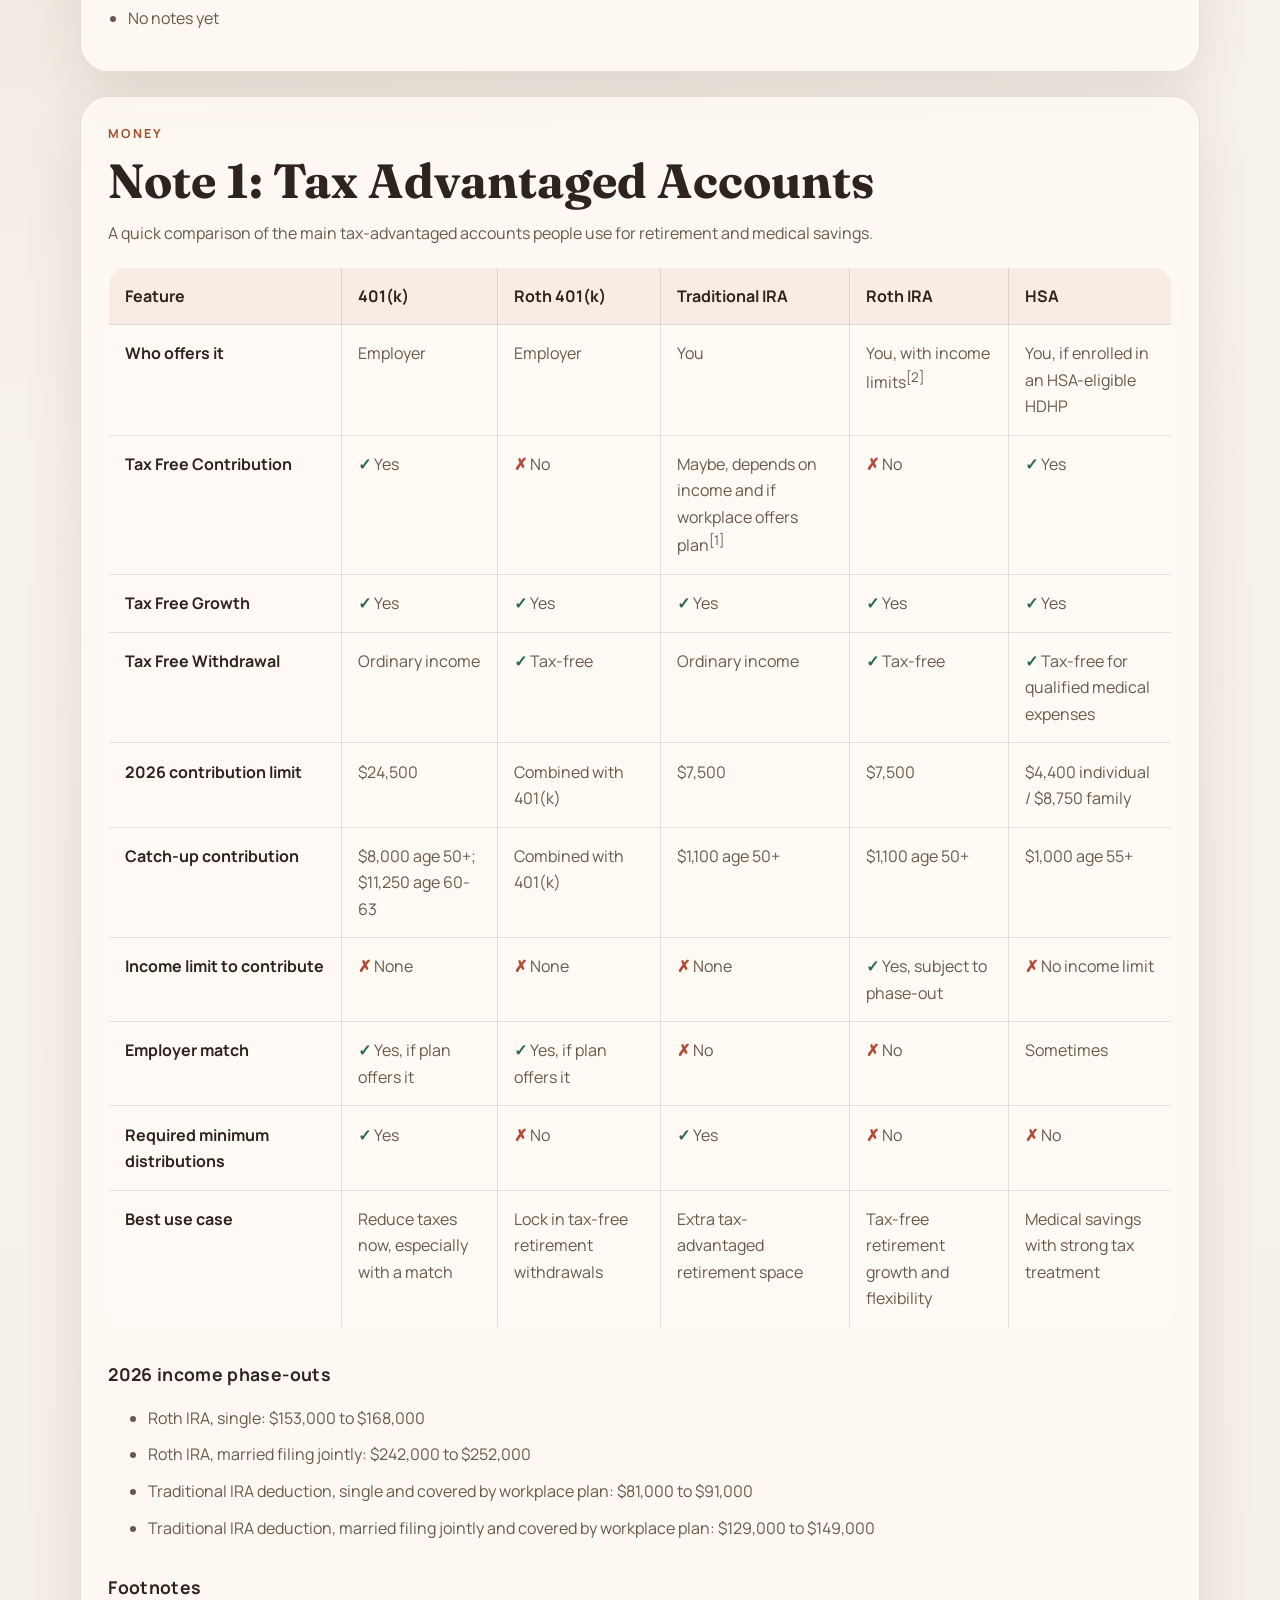
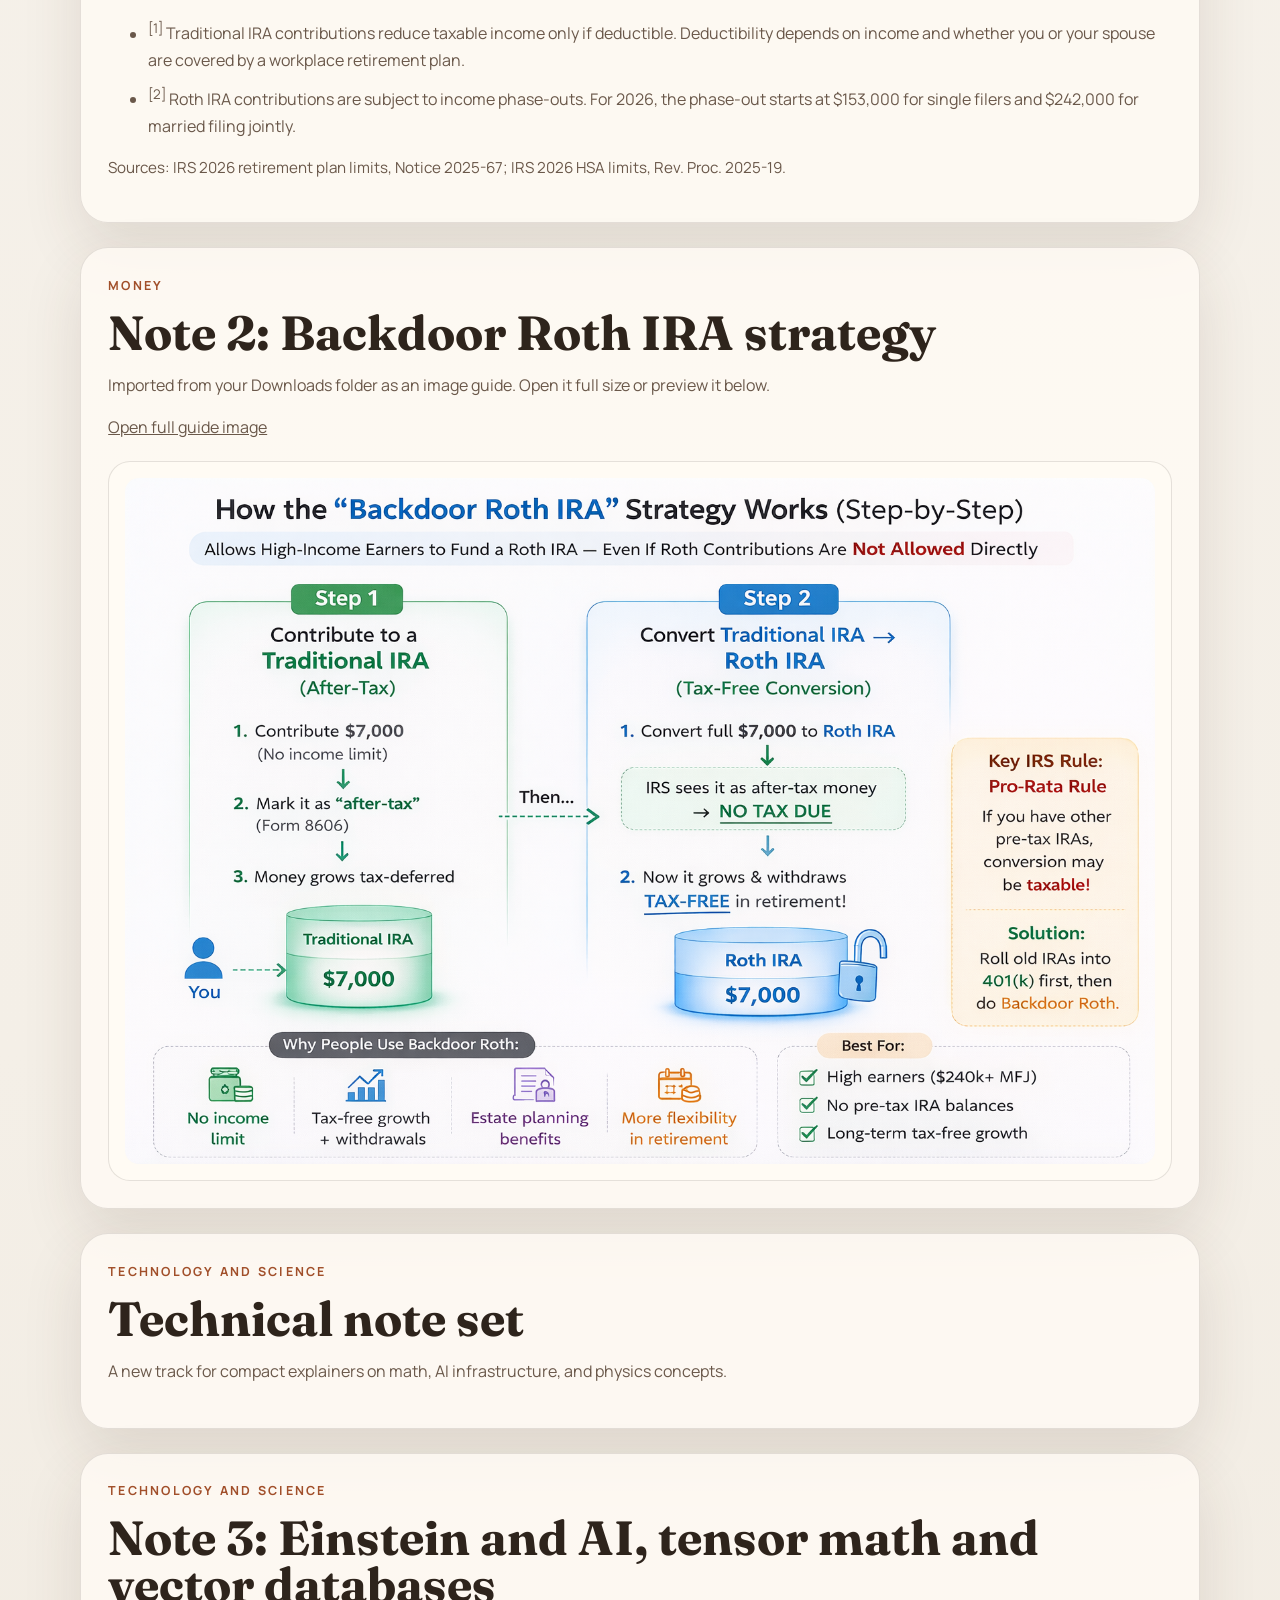
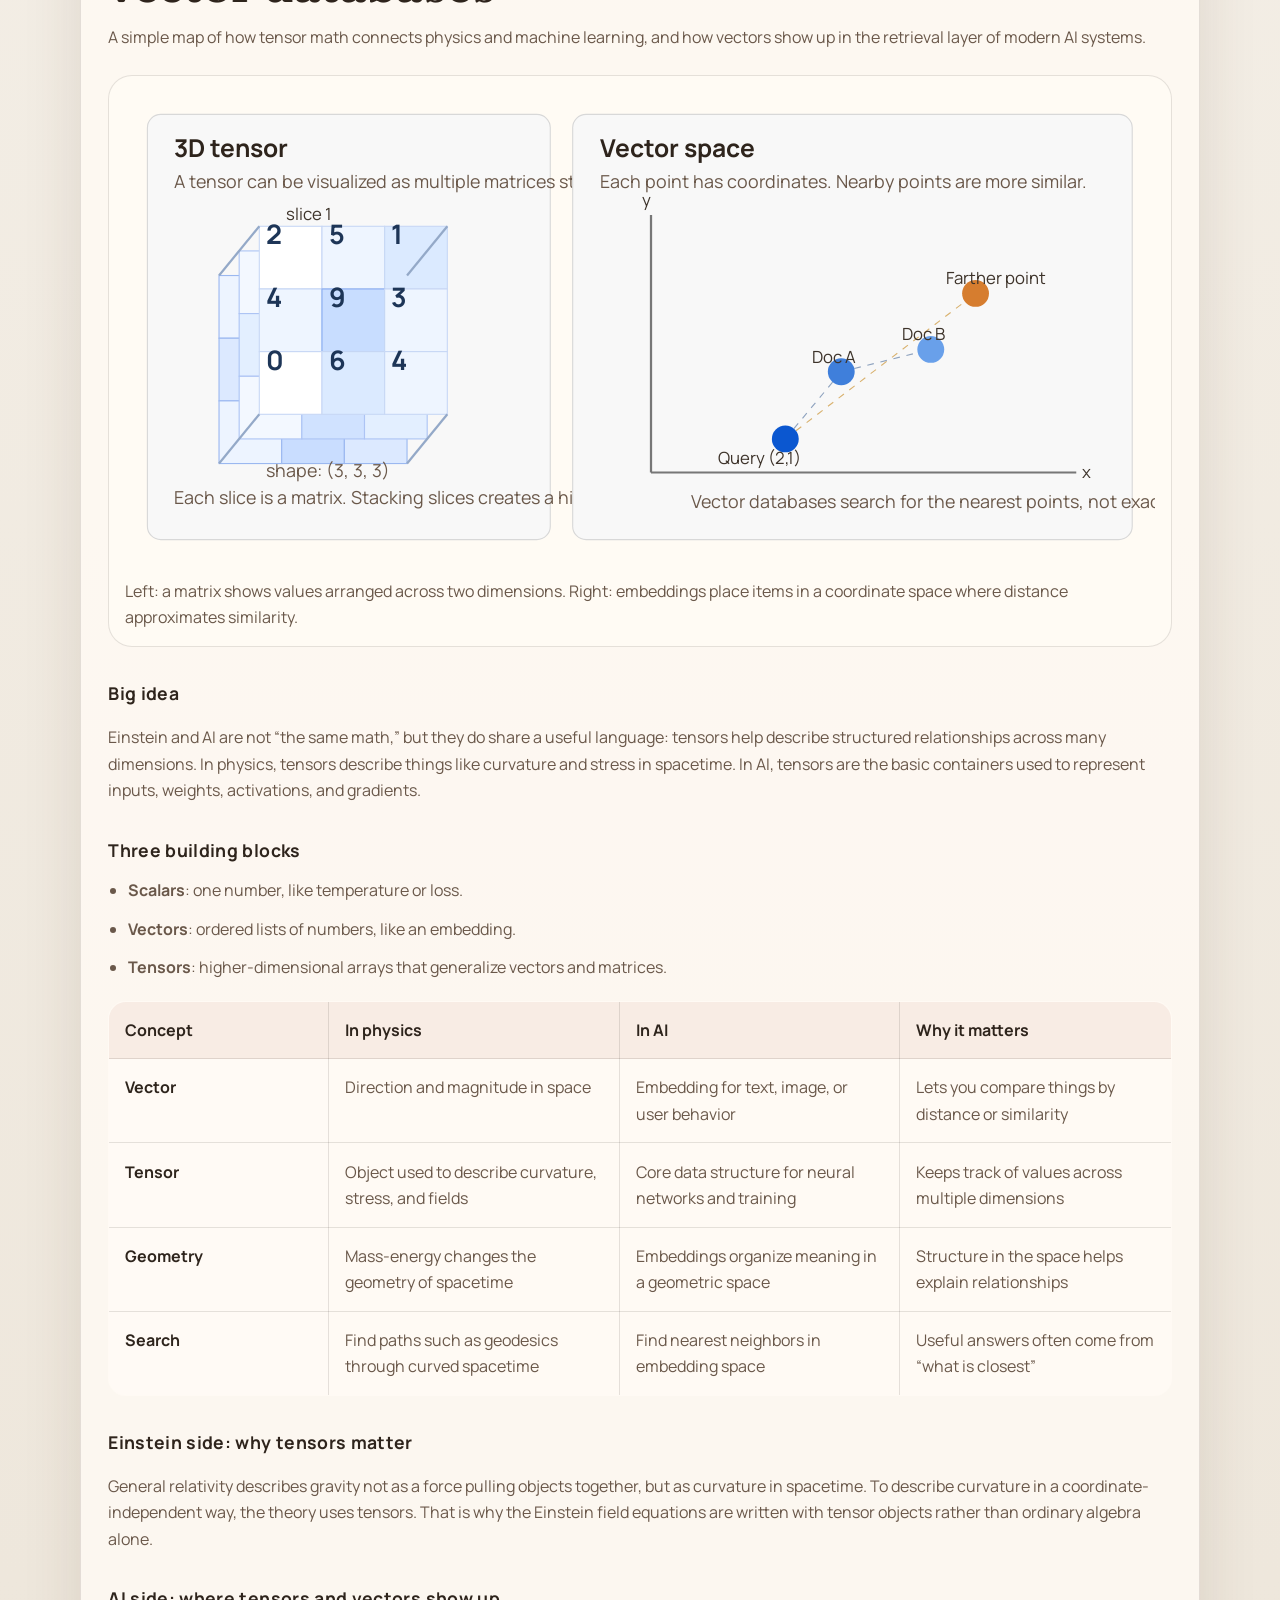
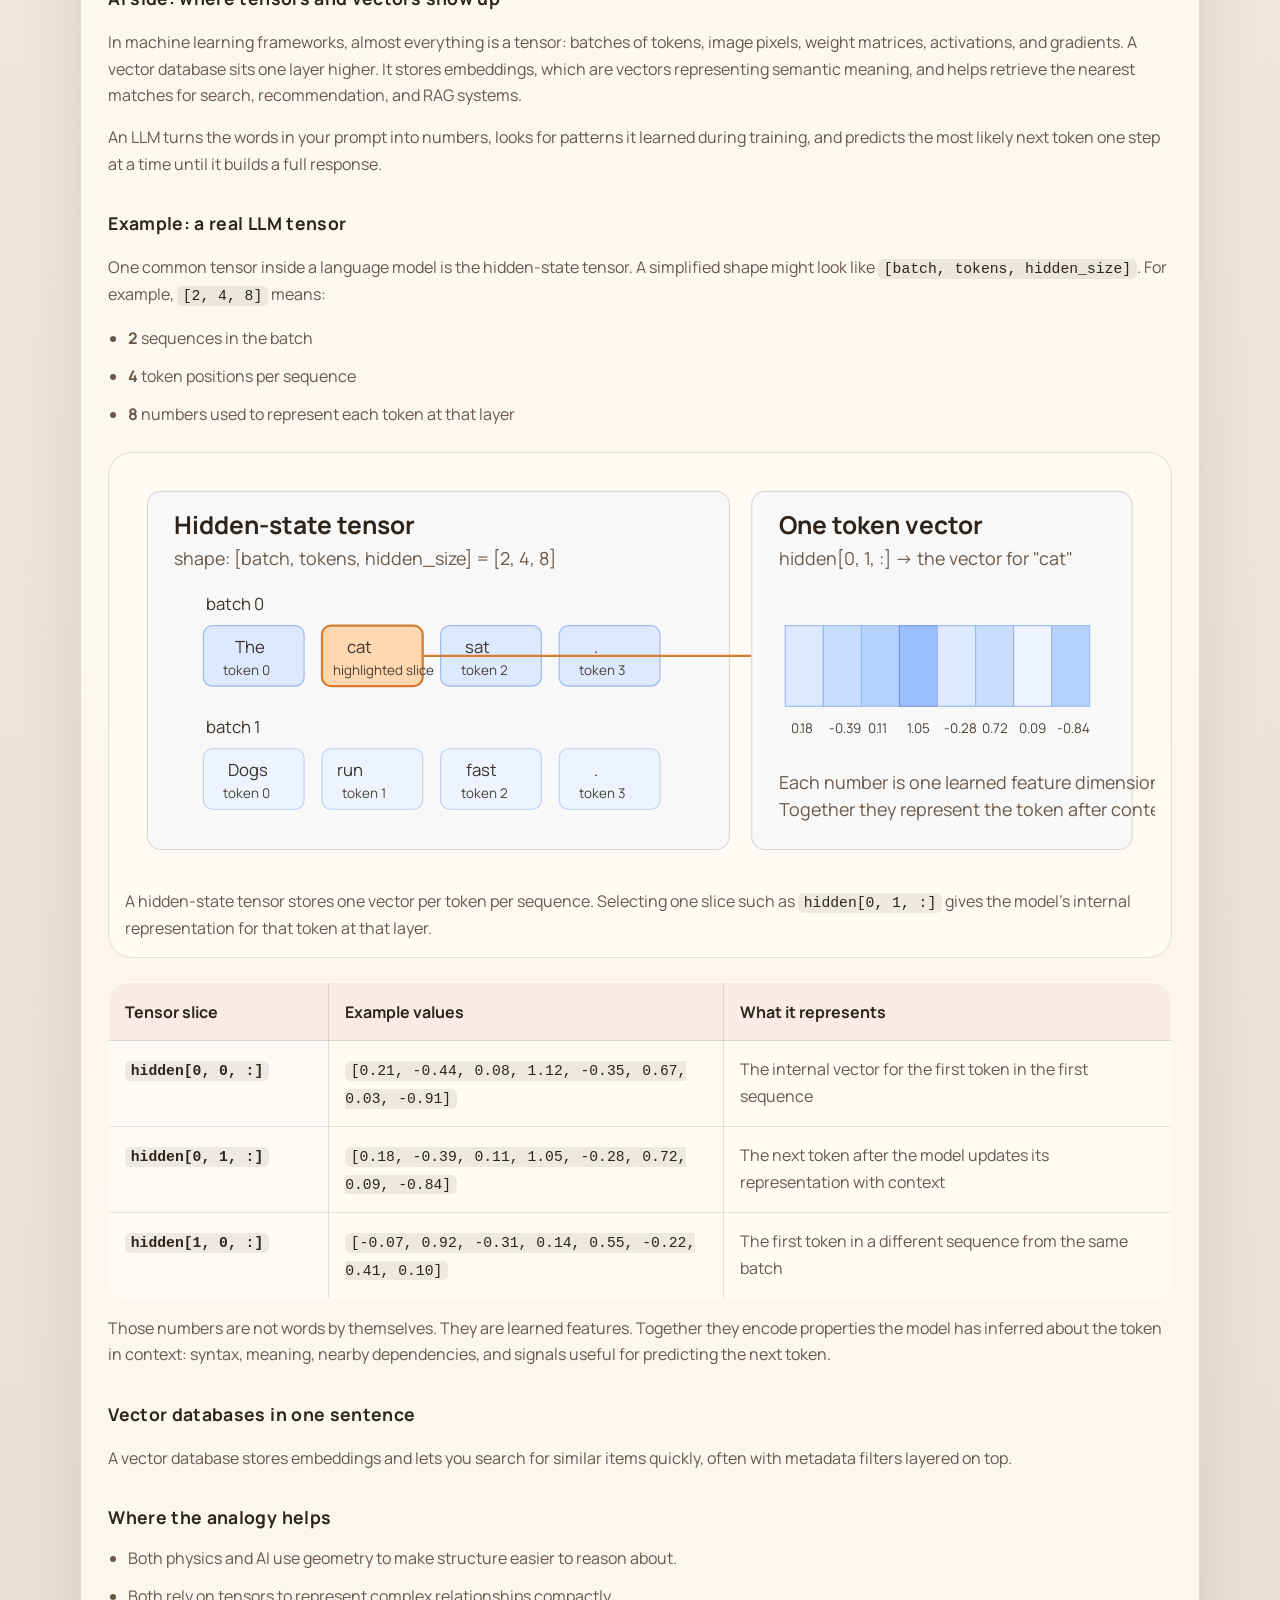
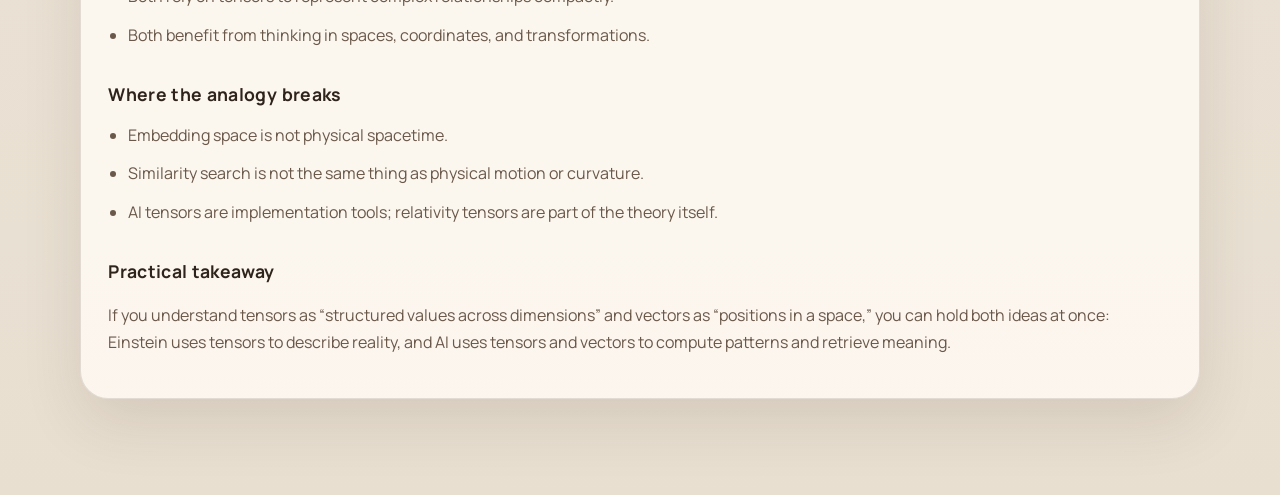
==== commit 6ec026ef: "Feature real notes on homepage" ====
--- a/notes.html
+++ b/notes.html
@@ -3,7 +3,7 @@
   <head>
     <meta charset="UTF-8" />
     <meta name="viewport" content="width=device-width, initial-scale=1.0" />
-    <title>Field Notes Archive</title>
+    <title>Field Notes</title>
     <meta
       name="description"
       content="Visual field notes for money, home, health, work, and technical topics."
@@ -32,11 +32,11 @@
       </nav>
 
       <header class="hero">
-        <p class="section-label">Archive</p>
+        <p class="section-label">Field Notes</p>
         <h1>Field Notes</h1>
         <p class="intro">
-          Recovered long-form notes on money, work, home, technology, science,
-          and real estate, preserved alongside the newer landing page.
+          Long-form notes on money, work, home, technology, science, and real
+          estate.
         </p>
       </header>
 
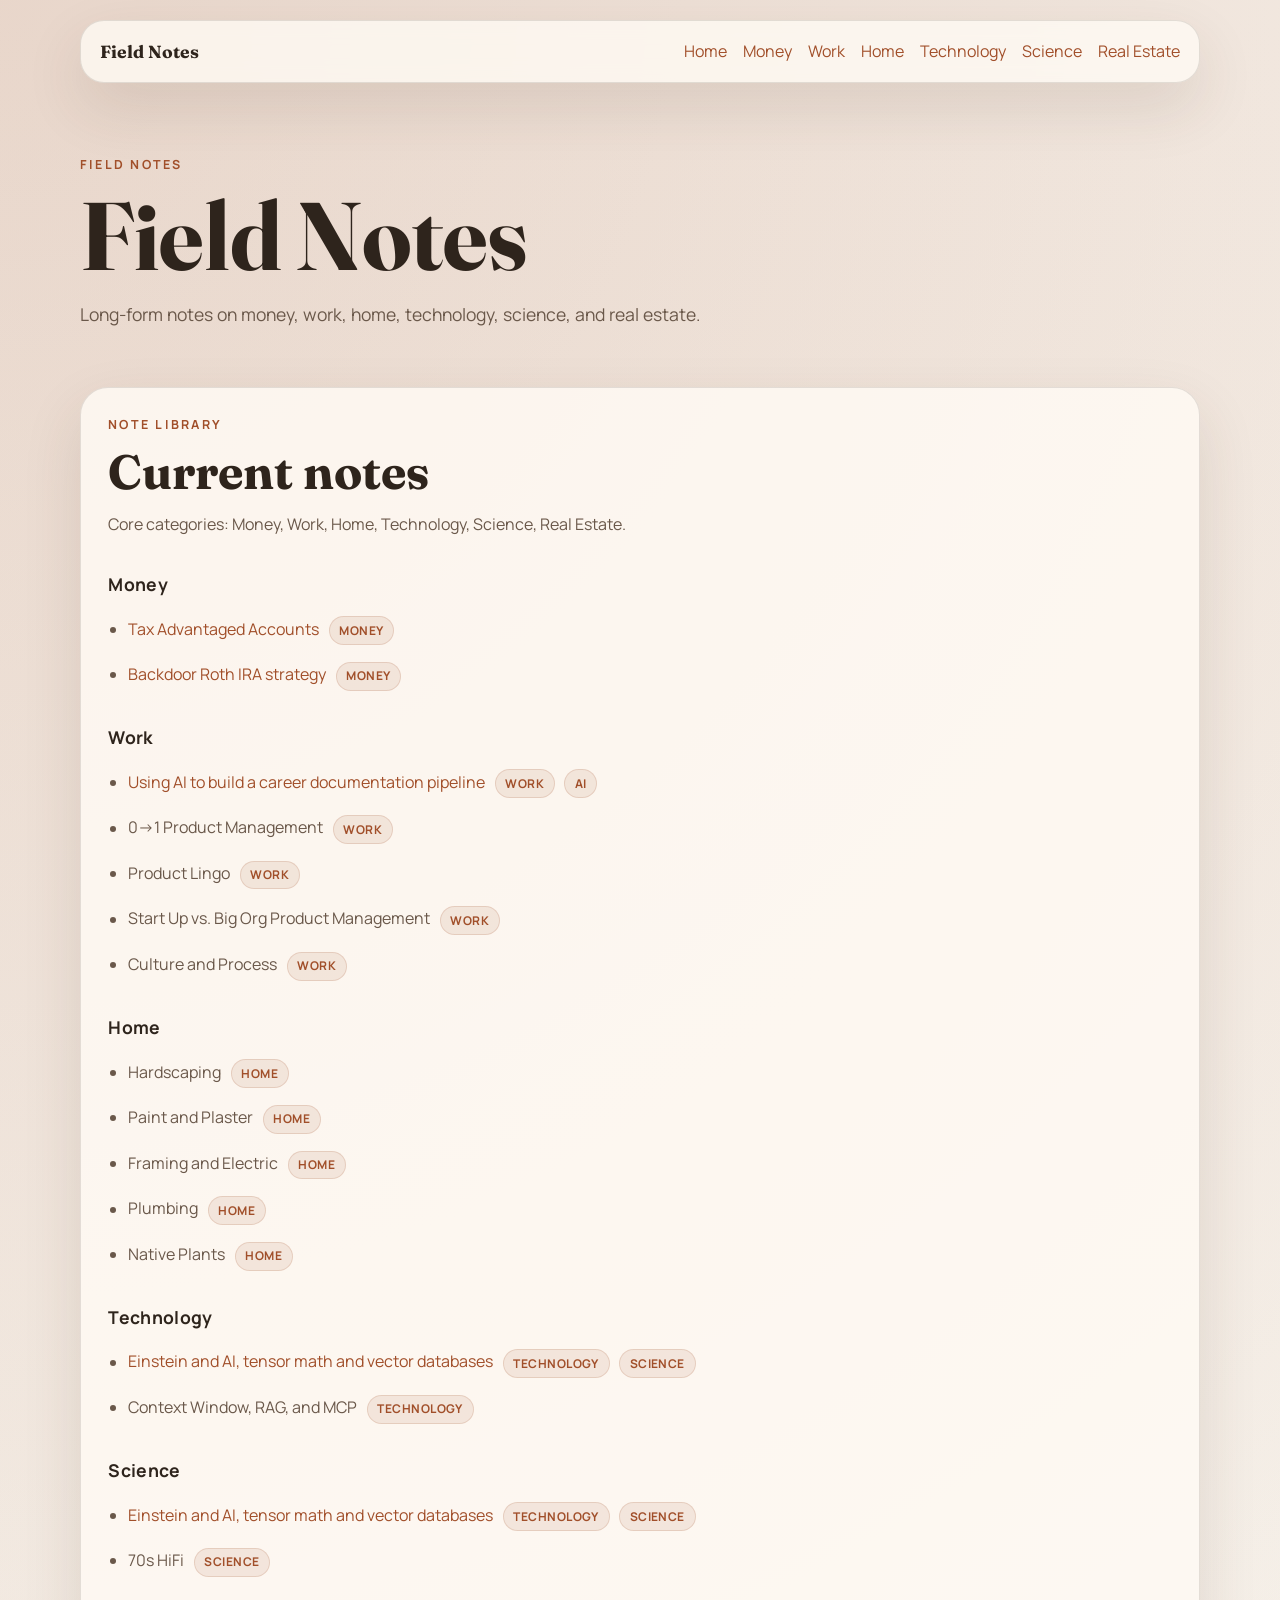
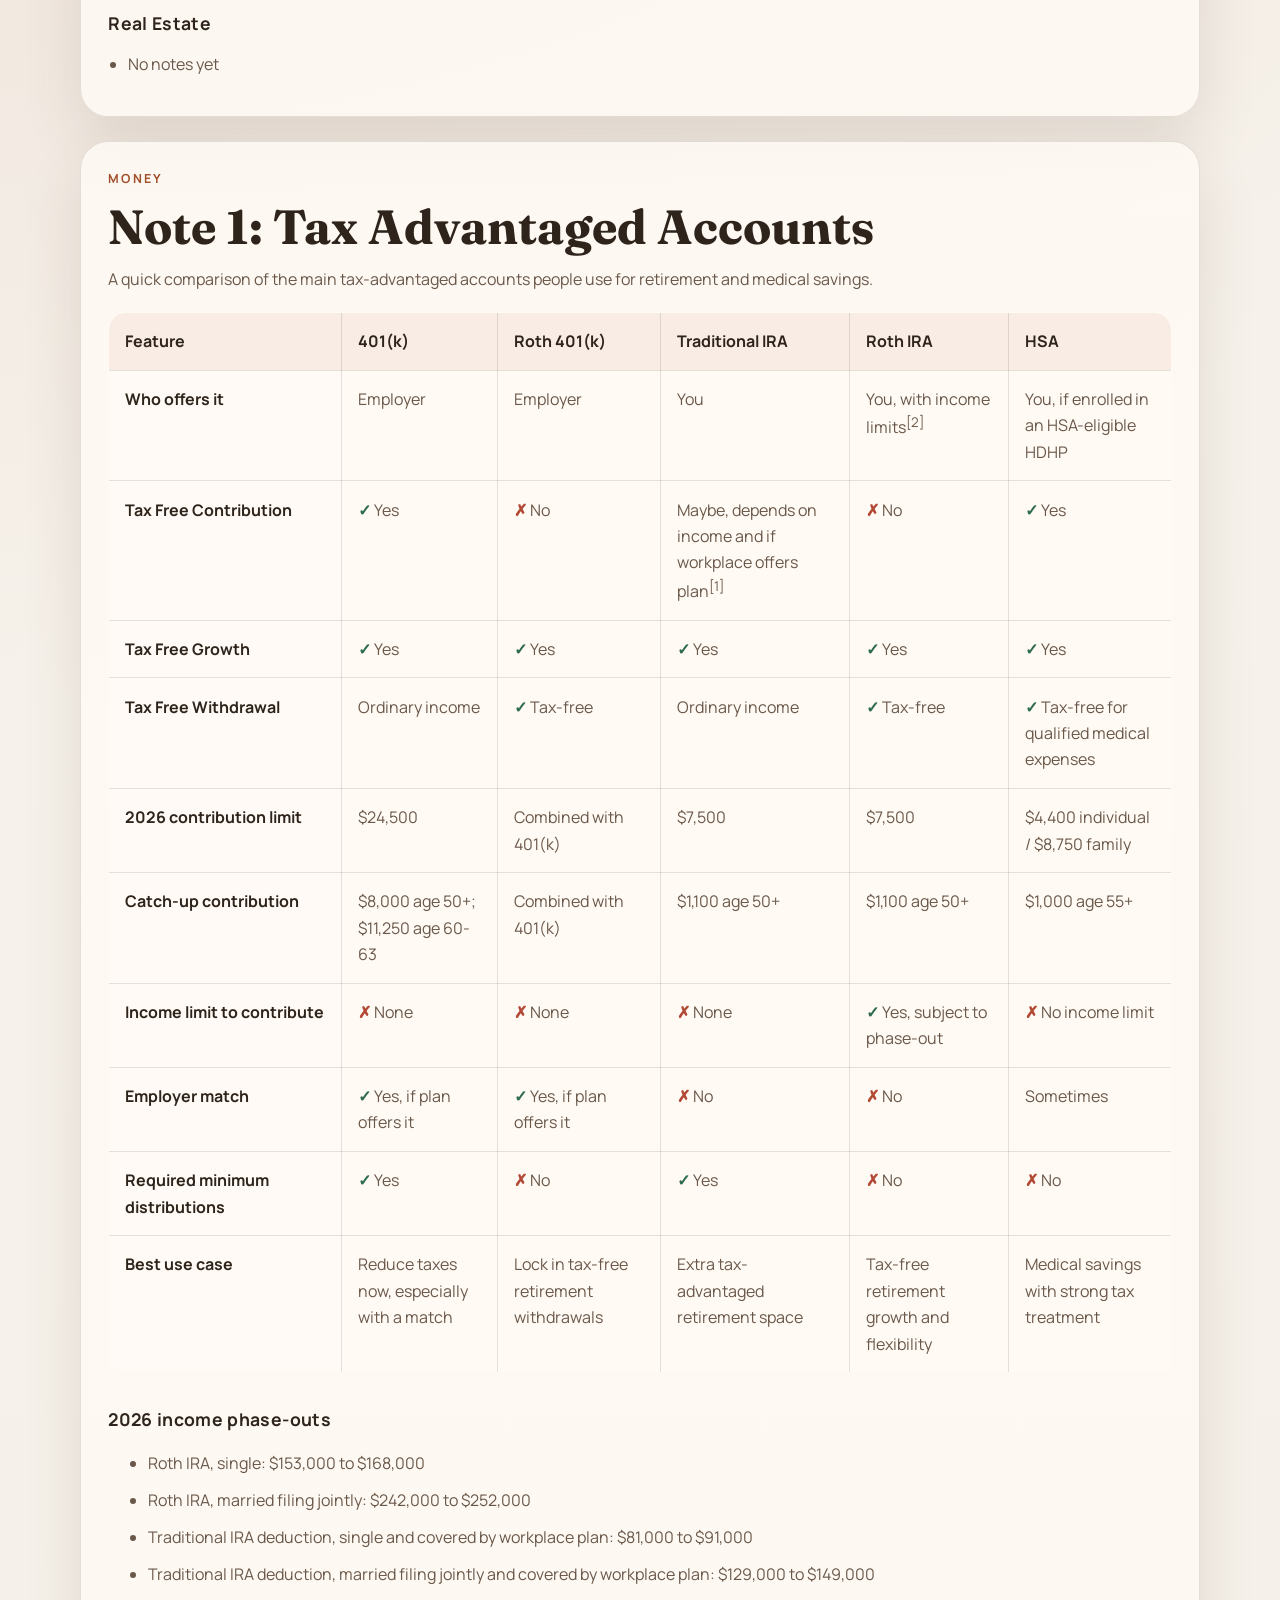
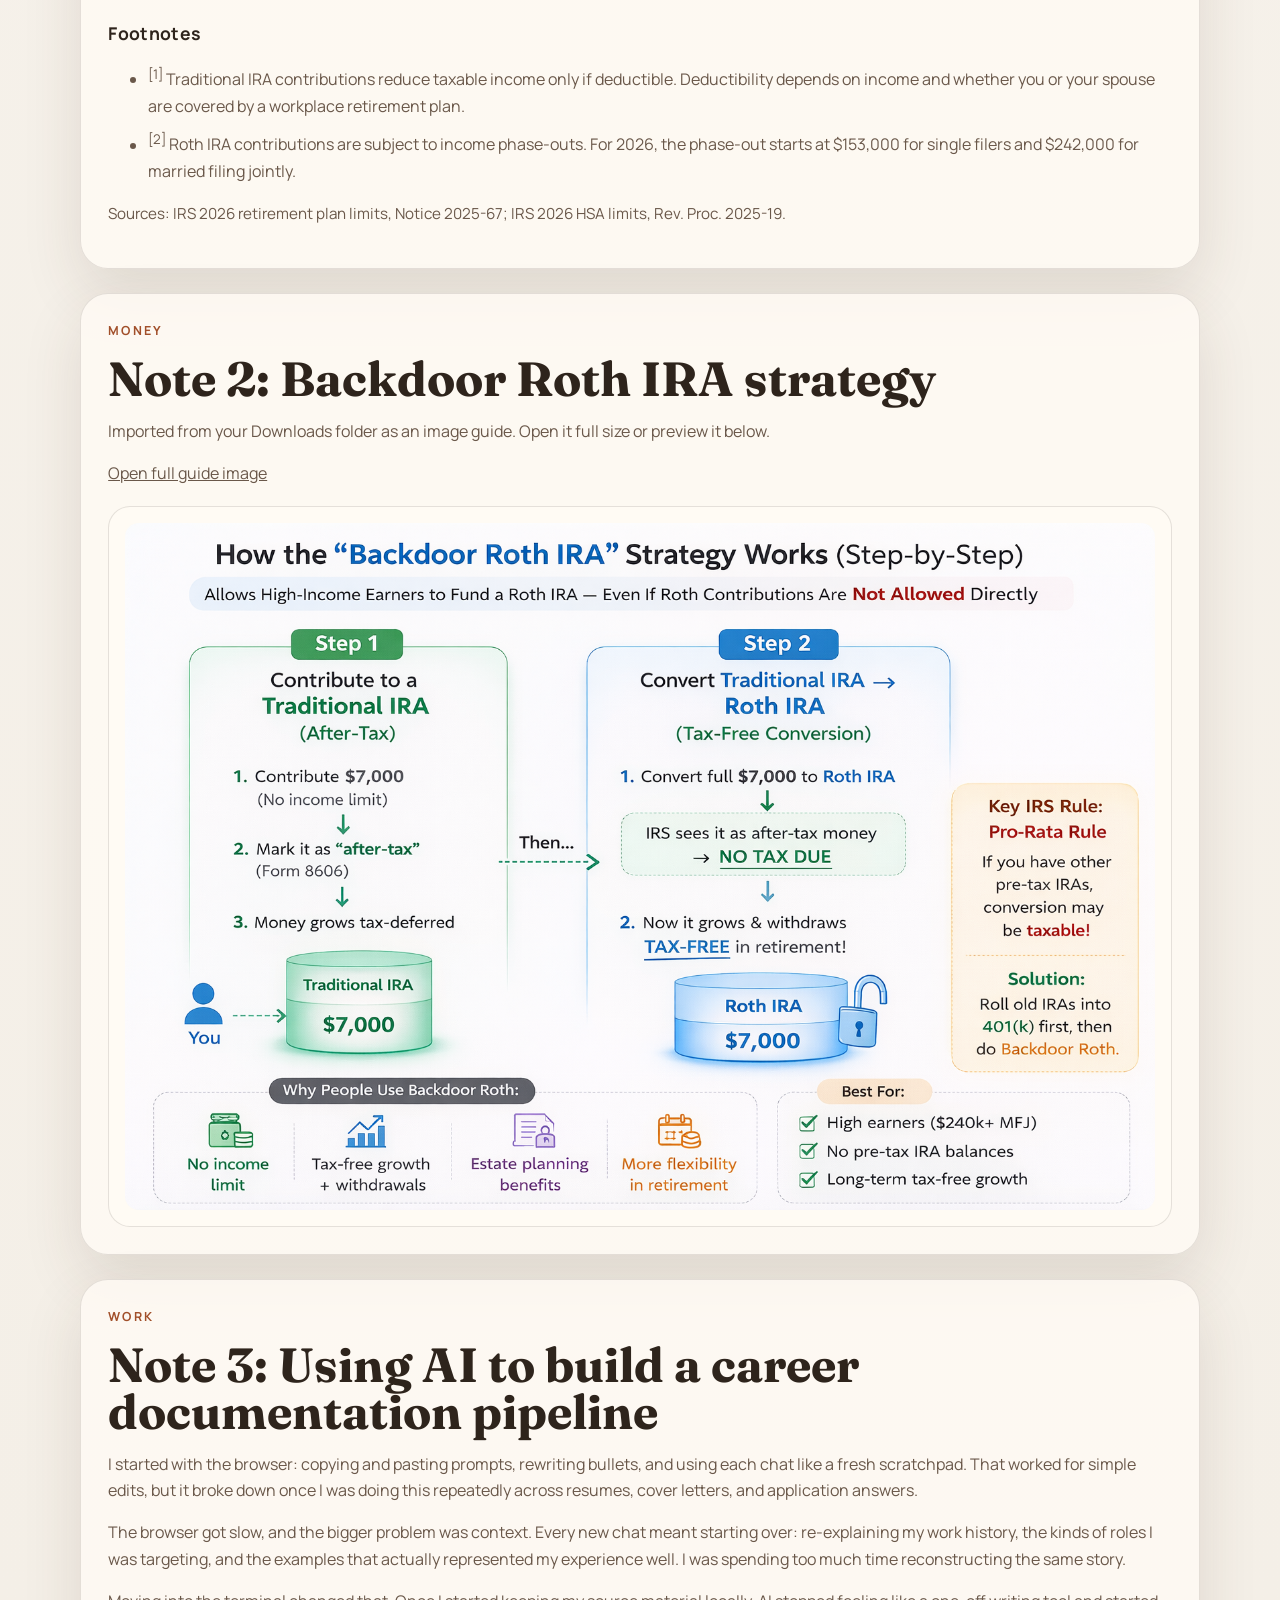
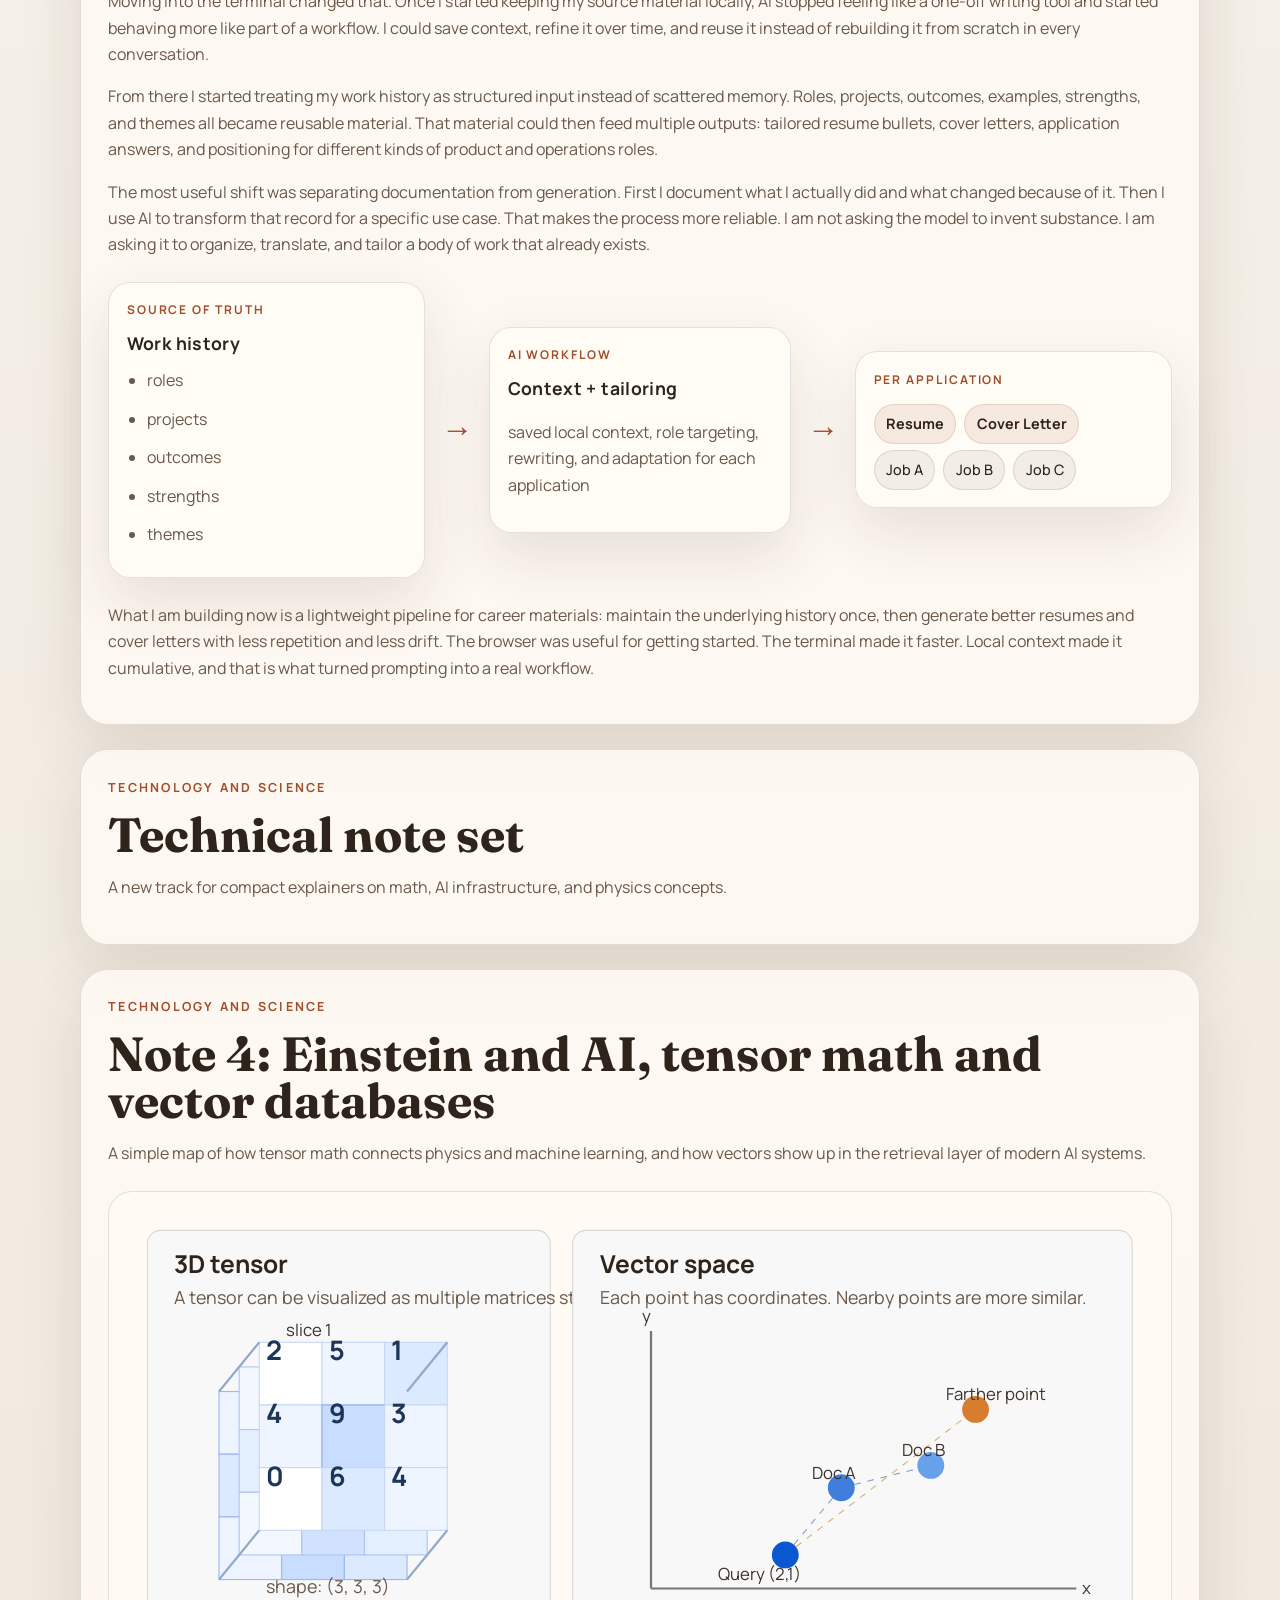
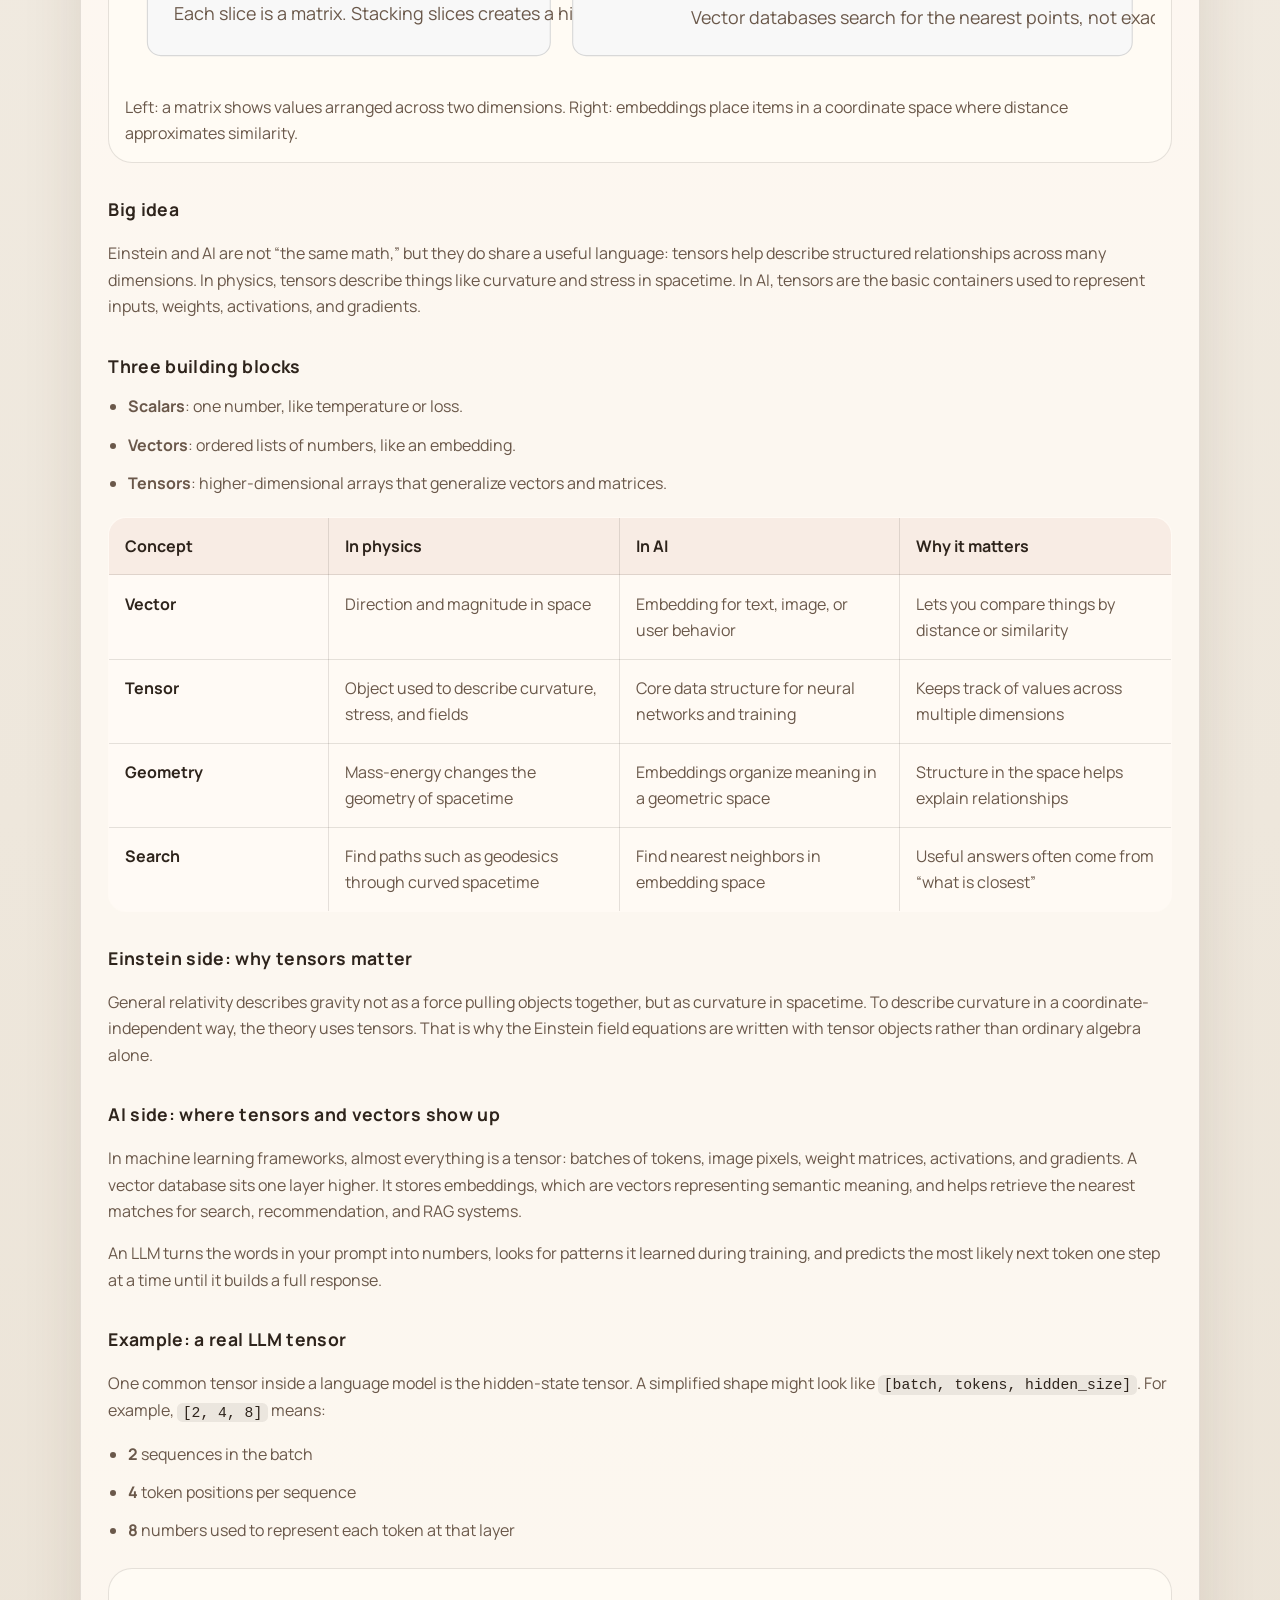
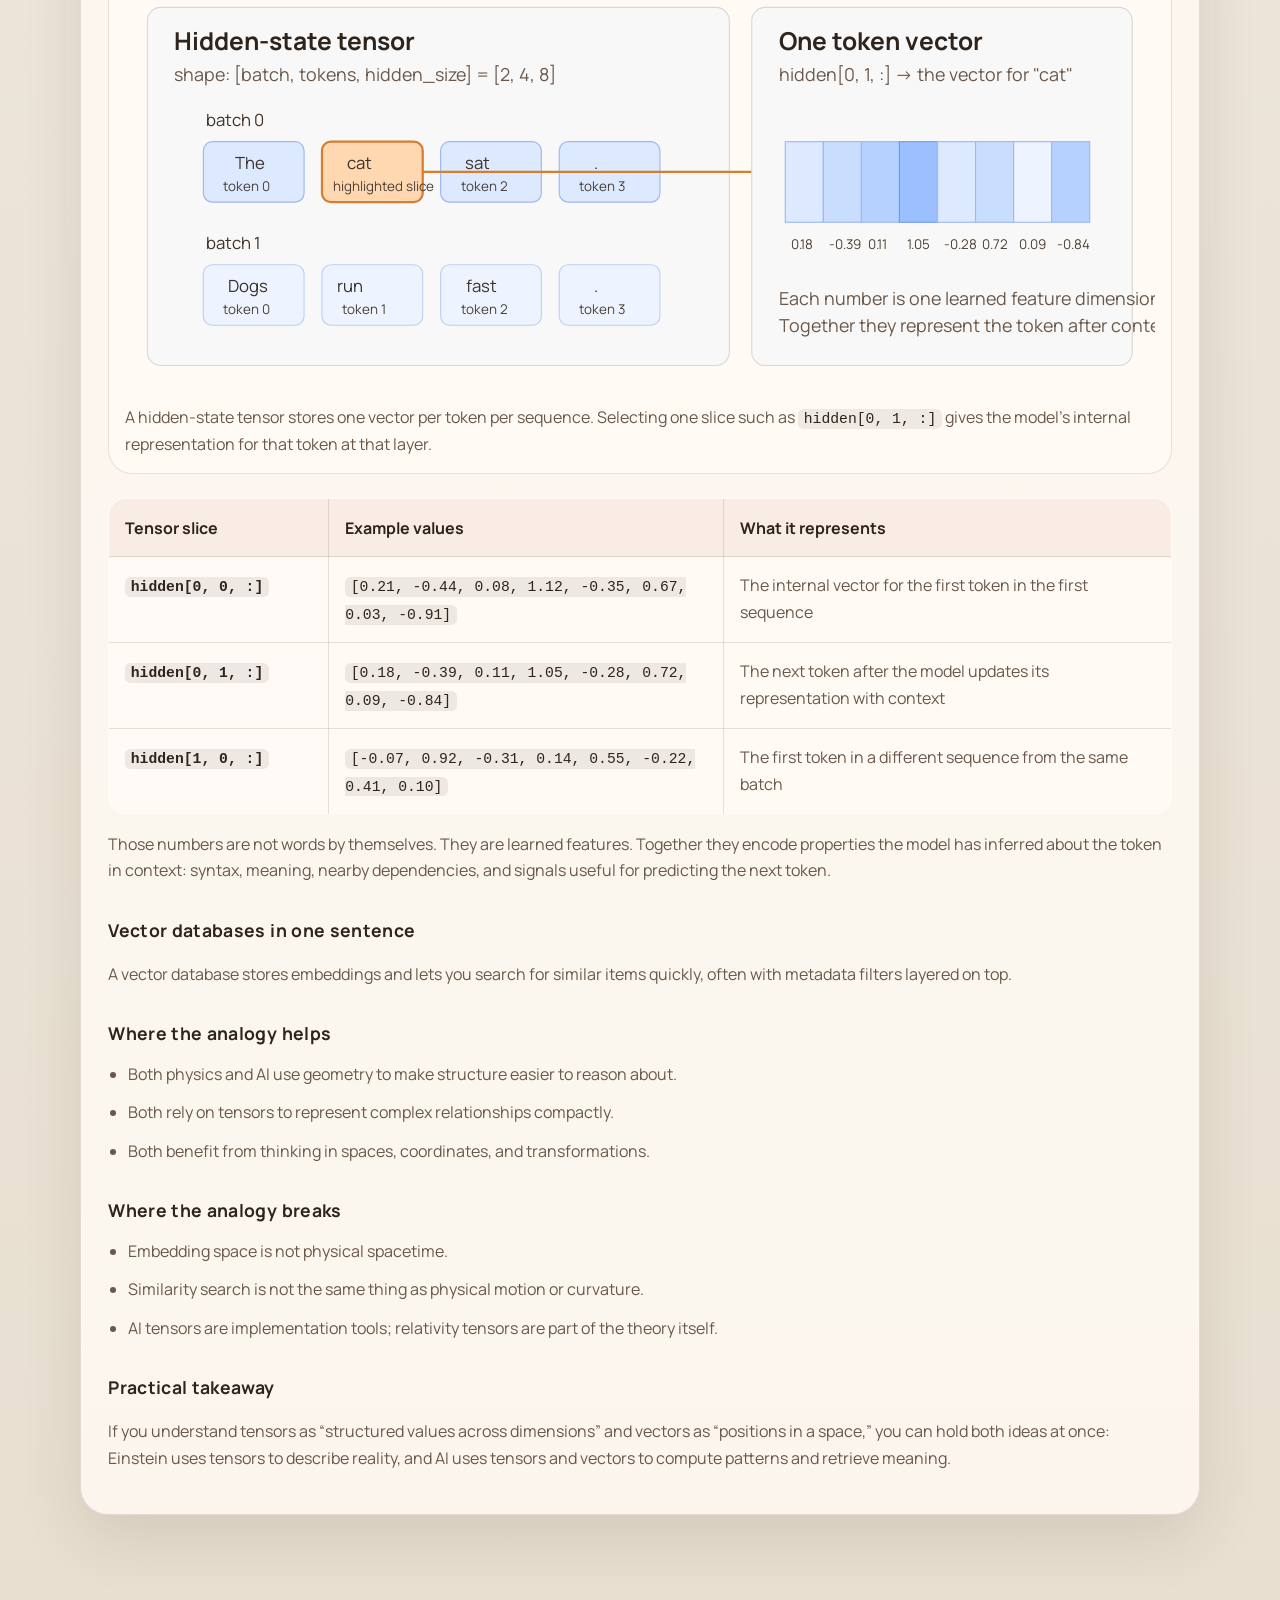
==== commit 10c54ed4: "Add AI career pipeline note" ====
--- a/notes.html
+++ b/notes.html
@@ -53,6 +53,7 @@
         </ul>
         <h3 id="work-notes">Work</h3>
         <ul class="guide-list">
+          <li><a href="#ai-career-pipeline">Using AI to build a career documentation pipeline</a> <span class="tag">Work</span> <span class="tag">AI</span></li>
           <li>0-&gt;1 Product Management <span class="tag">Work</span></li>
           <li>Product Lingo <span class="tag">Work</span></li>
           <li>Start Up vs. Big Org Product Management <span class="tag">Work</span></li>
@@ -231,6 +232,86 @@
         </div>
       </section>
 
+      <section class="section" id="ai-career-pipeline">
+        <p class="section-label">Work</p>
+        <h2>Note 3: Using AI to build a career documentation pipeline</h2>
+        <p>
+          I started with the browser: copying and pasting prompts, rewriting
+          bullets, and using each chat like a fresh scratchpad. That worked for
+          simple edits, but it broke down once I was doing this repeatedly
+          across resumes, cover letters, and application answers.
+        </p>
+        <p>
+          The browser got slow, and the bigger problem was context. Every new
+          chat meant starting over: re-explaining my work history, the kinds of
+          roles I was targeting, and the examples that actually represented my
+          experience well. I was spending too much time reconstructing the same
+          story.
+        </p>
+        <p>
+          Moving into the terminal changed that. Once I started keeping my
+          source material locally, AI stopped feeling like a one-off writing
+          tool and started behaving more like part of a workflow. I could save
+          context, refine it over time, and reuse it instead of rebuilding it
+          from scratch in every conversation.
+        </p>
+        <p>
+          From there I started treating my work history as structured input
+          instead of scattered memory. Roles, projects, outcomes, examples,
+          strengths, and themes all became reusable material. That material
+          could then feed multiple outputs: tailored resume bullets, cover
+          letters, application answers, and positioning for different kinds of
+          product and operations roles.
+        </p>
+        <p>
+          The most useful shift was separating documentation from generation.
+          First I document what I actually did and what changed because of it.
+          Then I use AI to transform that record for a specific use case. That
+          makes the process more reliable. I am not asking the model to invent
+          substance. I am asking it to organize, translate, and tailor a body
+          of work that already exists.
+        </p>
+        <div class="pipeline-diagram" aria-label="Career materials generation pipeline">
+          <div class="pipeline-source">
+            <p class="pipeline-label">Source of truth</p>
+            <h3>Work history</h3>
+            <ul class="guide-list compact-list">
+              <li>roles</li>
+              <li>projects</li>
+              <li>outcomes</li>
+              <li>strengths</li>
+              <li>themes</li>
+            </ul>
+          </div>
+          <div class="pipeline-arrow" aria-hidden="true">→</div>
+          <div class="pipeline-engine">
+            <p class="pipeline-label">AI workflow</p>
+            <h3>Context + tailoring</h3>
+            <p>
+              saved local context, role targeting, rewriting, and adaptation
+              for each application
+            </p>
+          </div>
+          <div class="pipeline-arrow" aria-hidden="true">→</div>
+          <div class="pipeline-output">
+            <p class="pipeline-label">Per application</p>
+            <div class="pipeline-doc">Resume</div>
+            <div class="pipeline-doc">Cover Letter</div>
+            <div class="pipeline-job">Job A</div>
+            <div class="pipeline-job">Job B</div>
+            <div class="pipeline-job">Job C</div>
+          </div>
+        </div>
+        <p>
+          What I am building now is a lightweight pipeline for career
+          materials: maintain the underlying history once, then generate better
+          resumes and cover letters with less repetition and less drift. The
+          browser was useful for getting started. The terminal made it faster.
+          Local context made it cumulative, and that is what turned prompting
+          into a real workflow.
+        </p>
+      </section>
+
       <section class="section" id="technical-guides">
         <p class="section-label">Technology and Science</p>
         <h2>Technical note set</h2>
@@ -242,7 +323,7 @@
 
       <section class="section" id="einstein-ai-guide">
         <p class="section-label">Technology and Science</p>
-        <h2>Note 3: Einstein and AI, tensor math and vector databases</h2>
+        <h2>Note 4: Einstein and AI, tensor math and vector databases</h2>
         <p>
           A simple map of how tensor math connects physics and machine learning,
           and how vectors show up in the retrieval layer of modern AI systems.
--- a/notes.css
+++ b/notes.css
@@ -258,6 +258,67 @@
   background: rgba(255, 251, 245, 0.92);
 }
 
+.pipeline-diagram {
+  display: grid;
+  grid-template-columns: minmax(0, 1.05fr) auto minmax(0, 1fr) auto minmax(0, 1.05fr);
+  gap: 1rem;
+  align-items: center;
+  margin: 1.5rem 0;
+}
+
+.pipeline-source,
+.pipeline-engine,
+.pipeline-output {
+  padding: 1.1rem;
+  border: 1px solid var(--border);
+  border-radius: 22px;
+  background: rgba(255, 251, 245, 0.9);
+  box-shadow: var(--shadow);
+}
+
+.pipeline-label {
+  margin: 0 0 0.55rem;
+  font-size: 0.75rem;
+  font-weight: 700;
+  letter-spacing: 0.16em;
+  text-transform: uppercase;
+  color: var(--accent);
+}
+
+.pipeline-source h3,
+.pipeline-engine h3 {
+  margin: 0 0 0.6rem;
+}
+
+.pipeline-arrow {
+  font-family: "Fraunces", serif;
+  font-size: 2rem;
+  color: var(--accent);
+}
+
+.pipeline-doc,
+.pipeline-job {
+  display: inline-block;
+  margin: 0.35rem 0.35rem 0 0;
+  padding: 0.45rem 0.7rem;
+  border-radius: 999px;
+  border: 1px solid rgba(161, 79, 42, 0.16);
+  background: var(--accent-soft);
+  color: var(--text);
+  font-size: 0.9rem;
+  font-weight: 700;
+}
+
+.pipeline-job {
+  background: rgba(46, 36, 28, 0.06);
+  border-color: var(--border);
+  font-weight: 500;
+}
+
+.compact-list {
+  margin-top: 0.35rem;
+}
+
 .visual-block svg {
   display: block;
   width: 100%;
@@ -323,6 +384,15 @@
     padding: 1.2rem;
   }
 
+  .pipeline-diagram {
+    grid-template-columns: 1fr;
+  }
+
+  .pipeline-arrow {
+    justify-self: center;
+    transform: rotate(90deg);
+  }
+
   th,
   td {
     min-width: 140px;
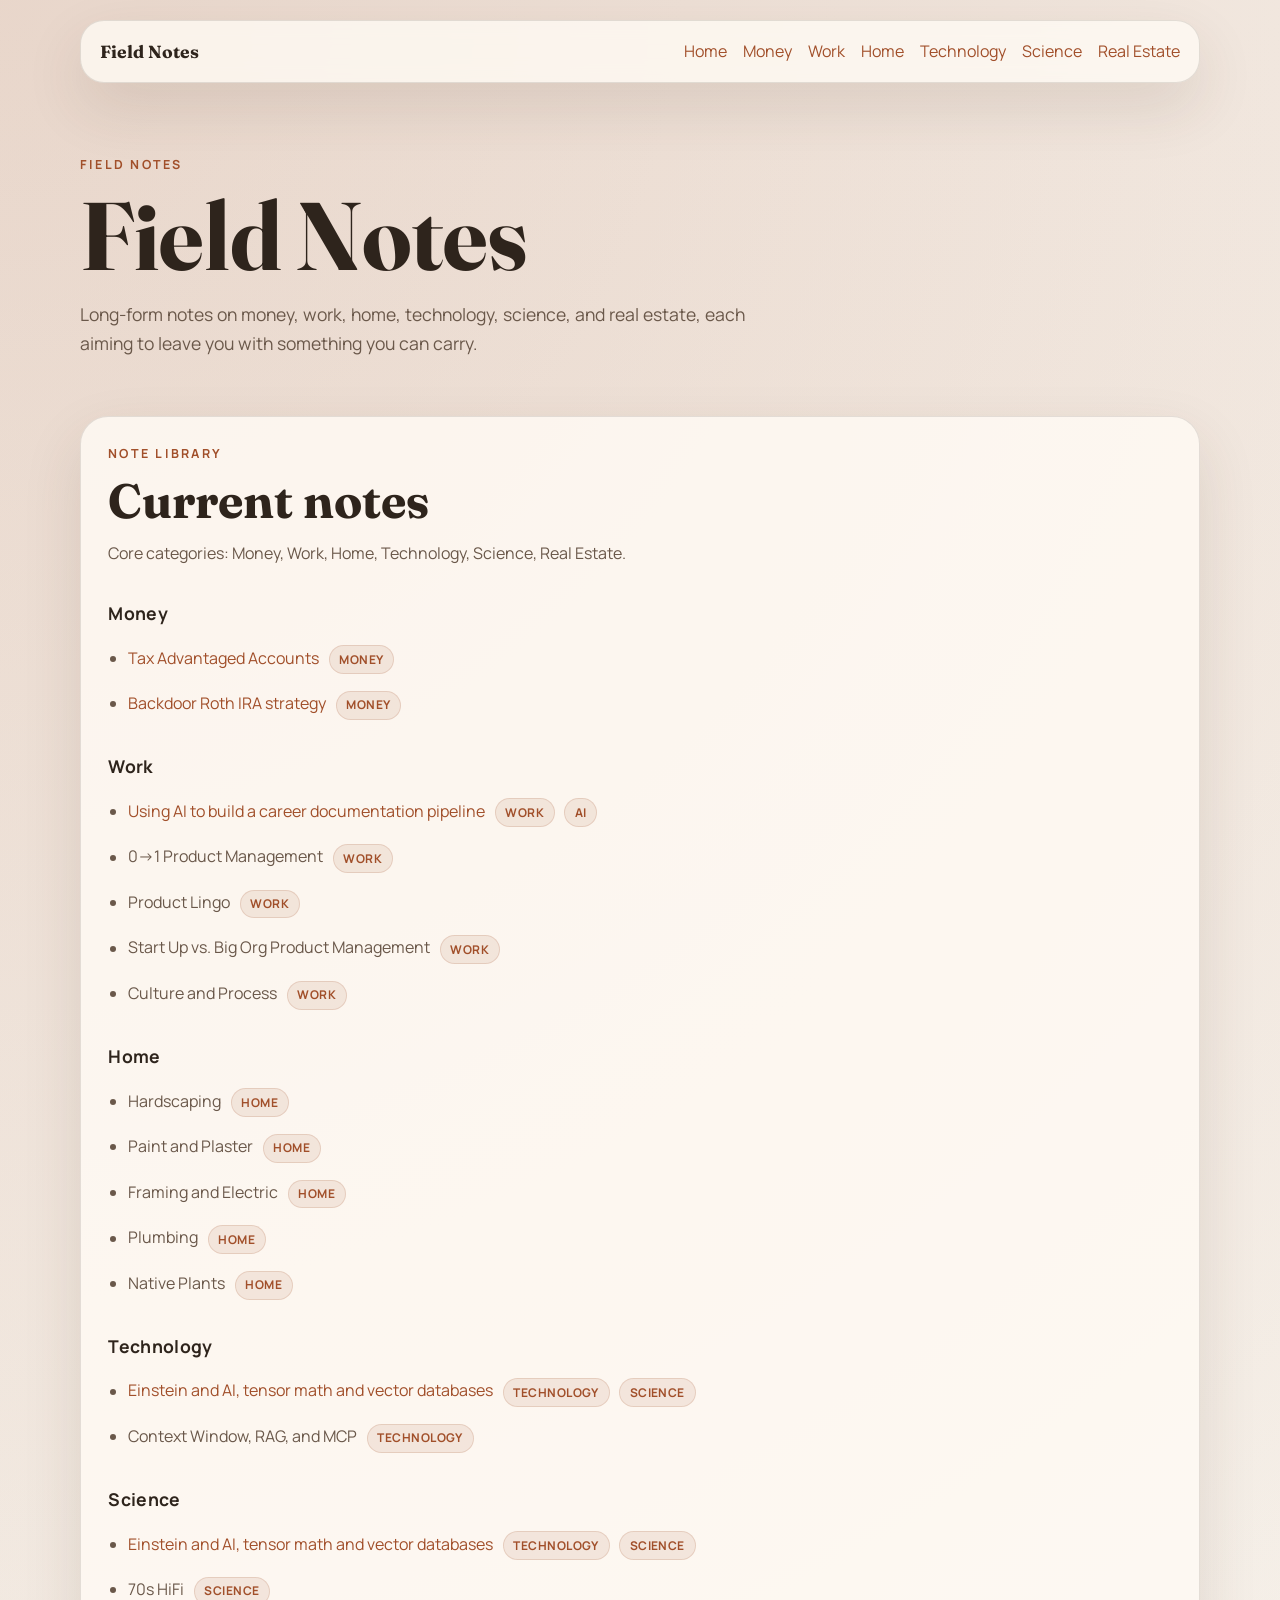
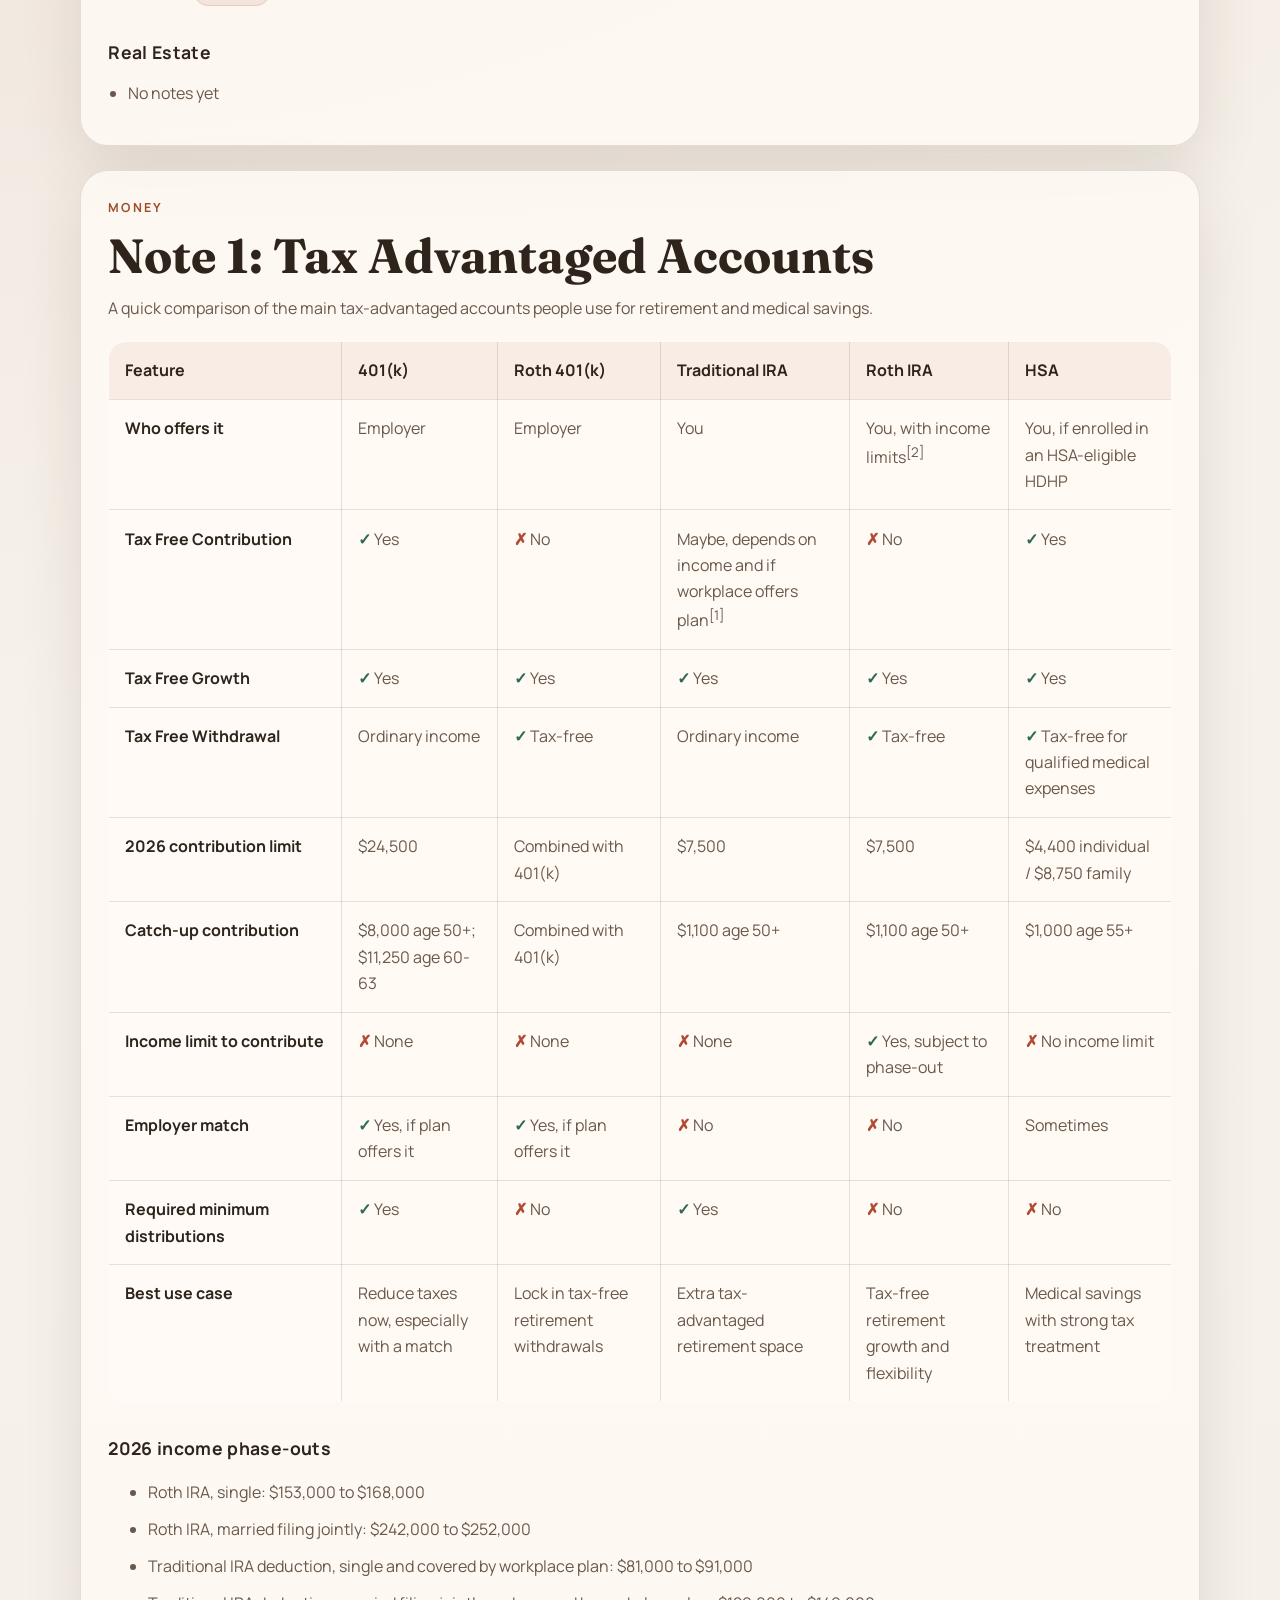
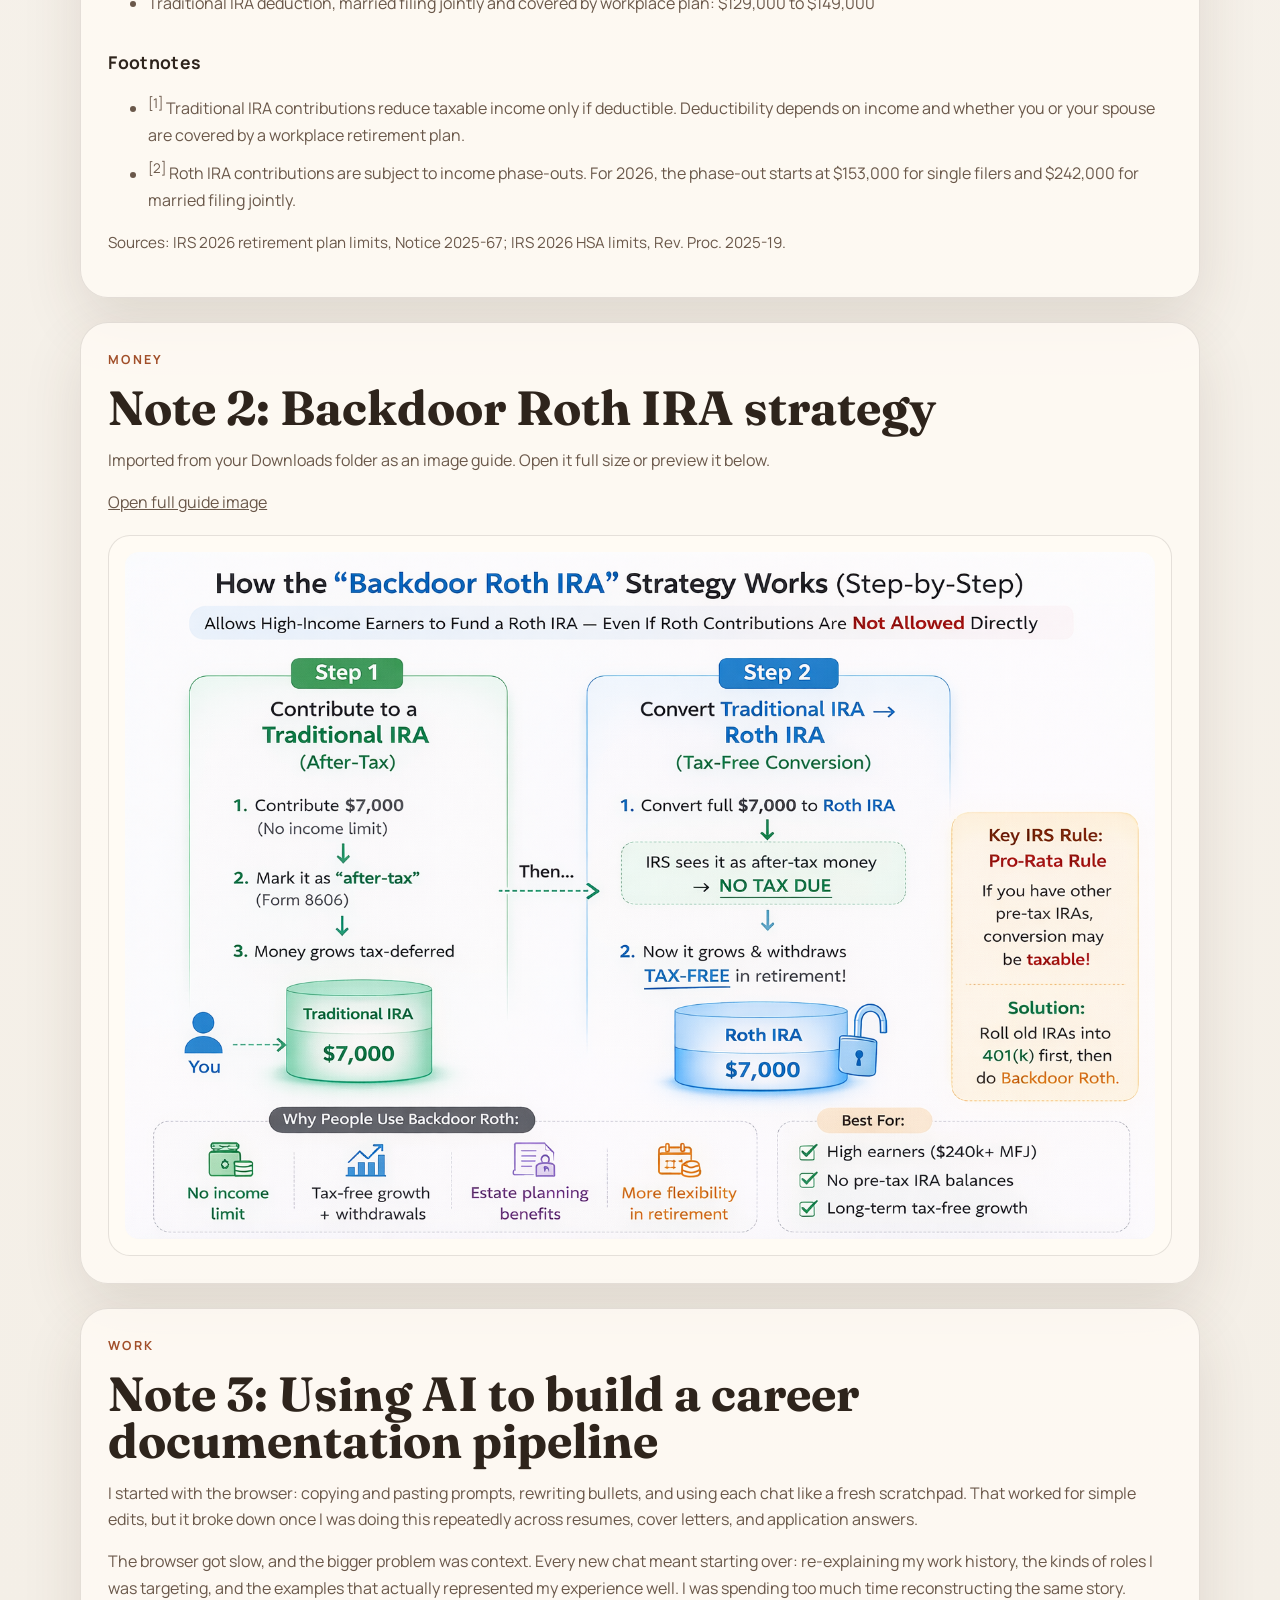
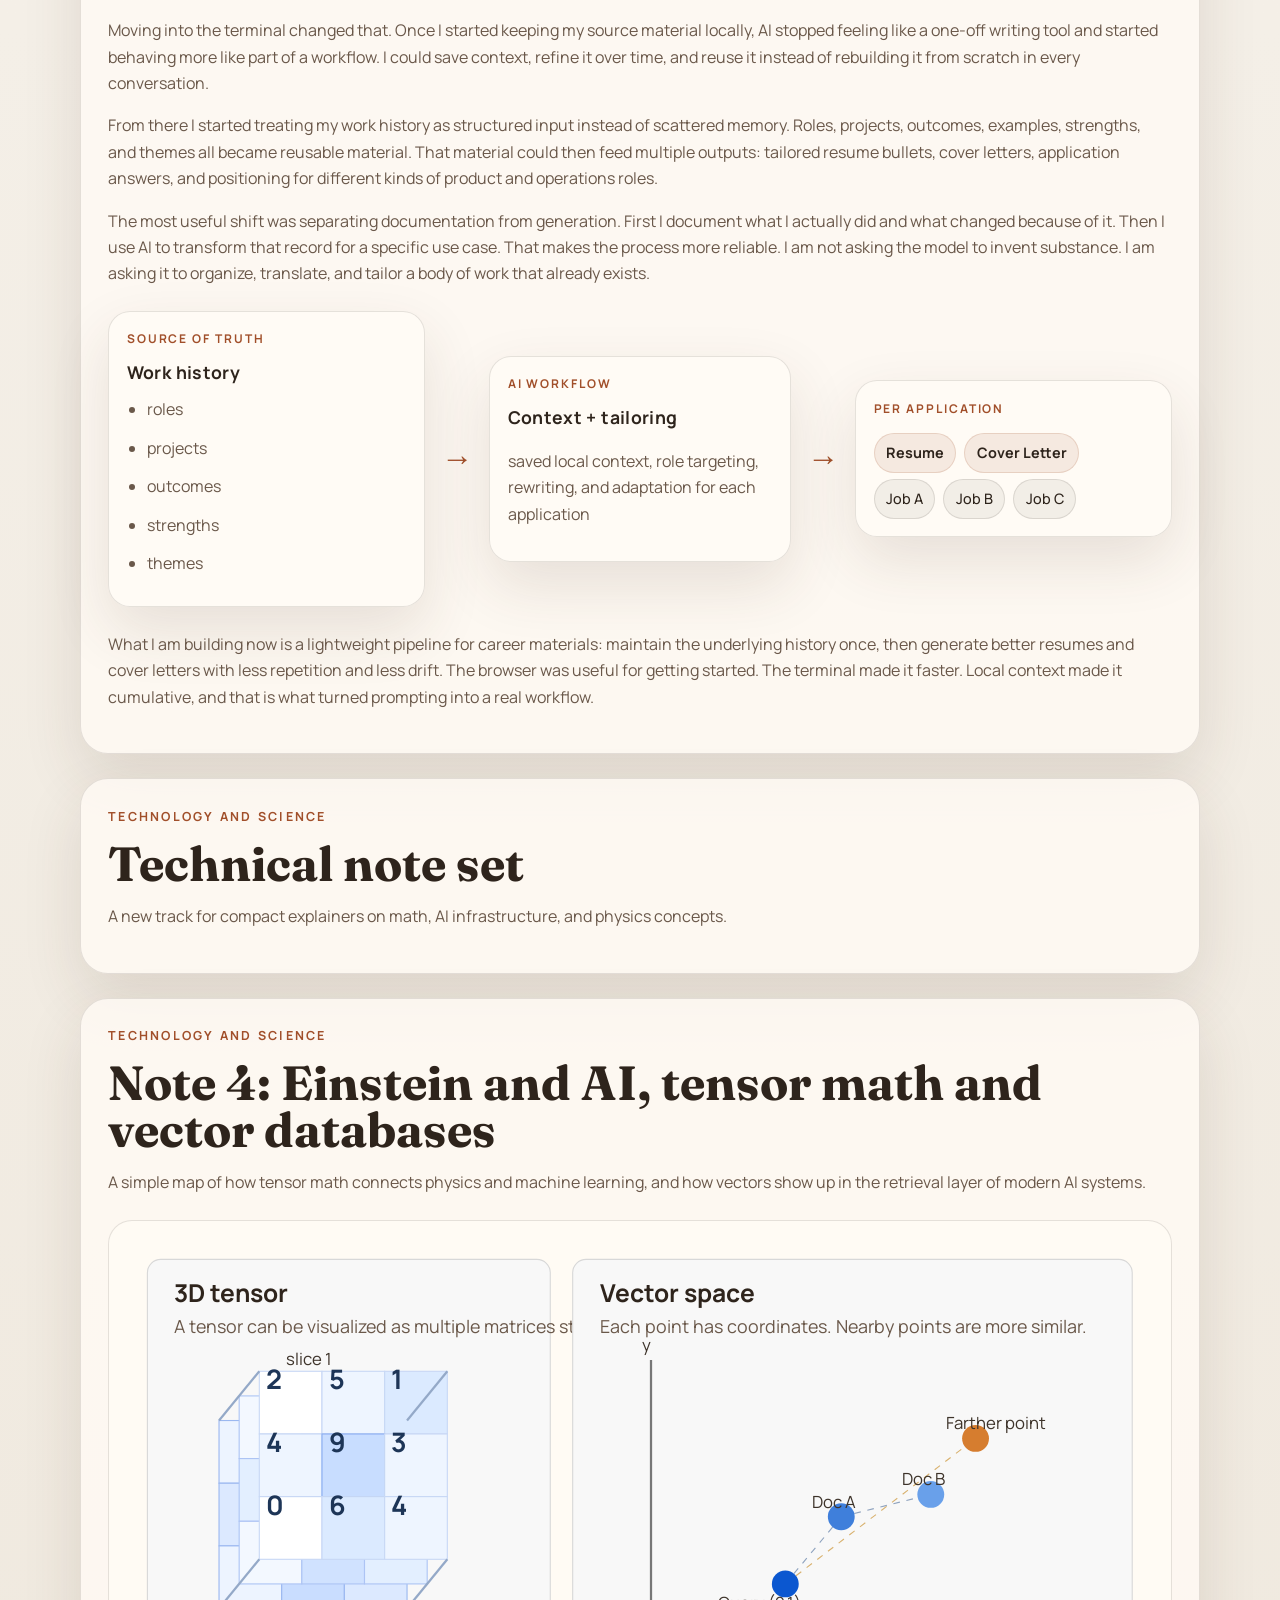
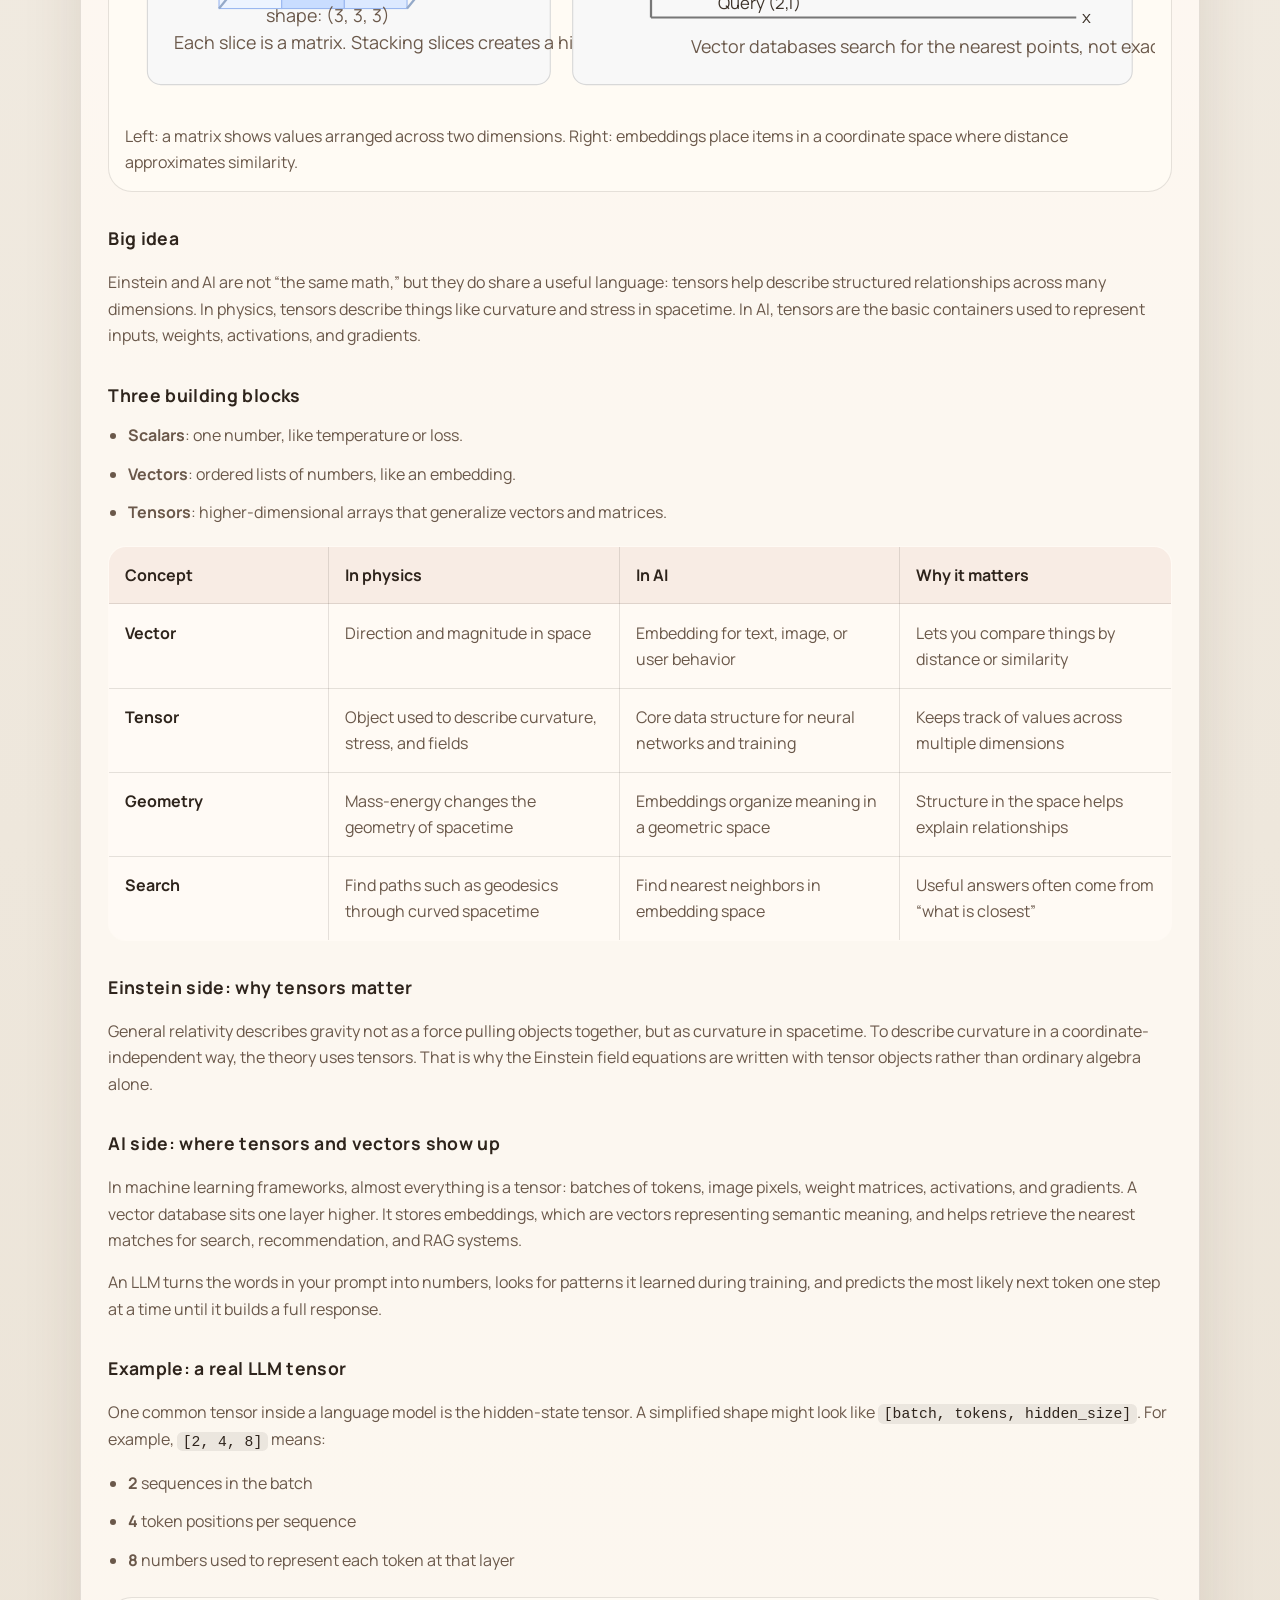
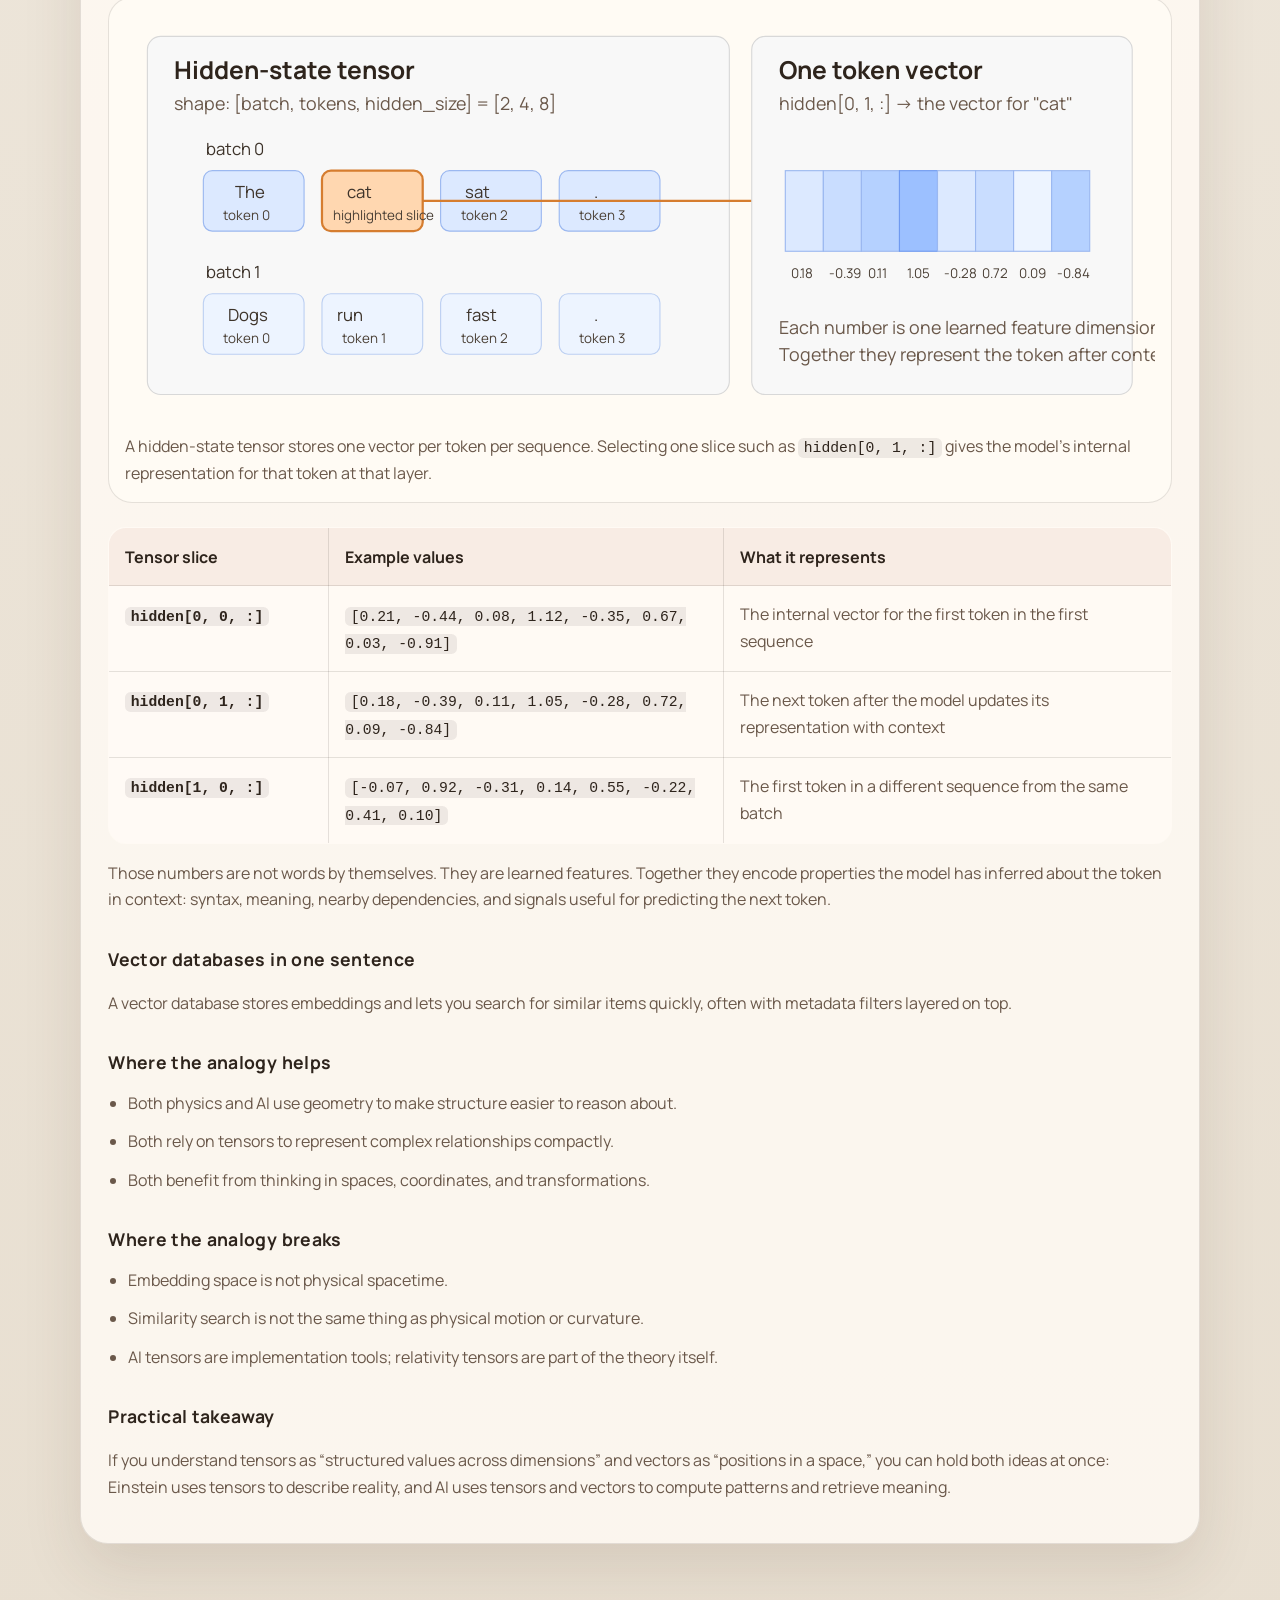
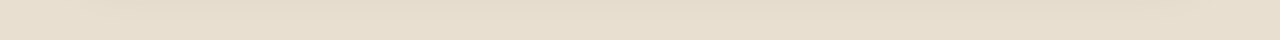
==== commit b7012eeb: "Add site hook copy" ====
--- a/notes.html
+++ b/notes.html
@@ -36,7 +36,7 @@
         <h1>Field Notes</h1>
         <p class="intro">
           Long-form notes on money, work, home, technology, science, and real
-          estate.
+          estate, each aiming to leave you with something you can carry.
         </p>
       </header>
 
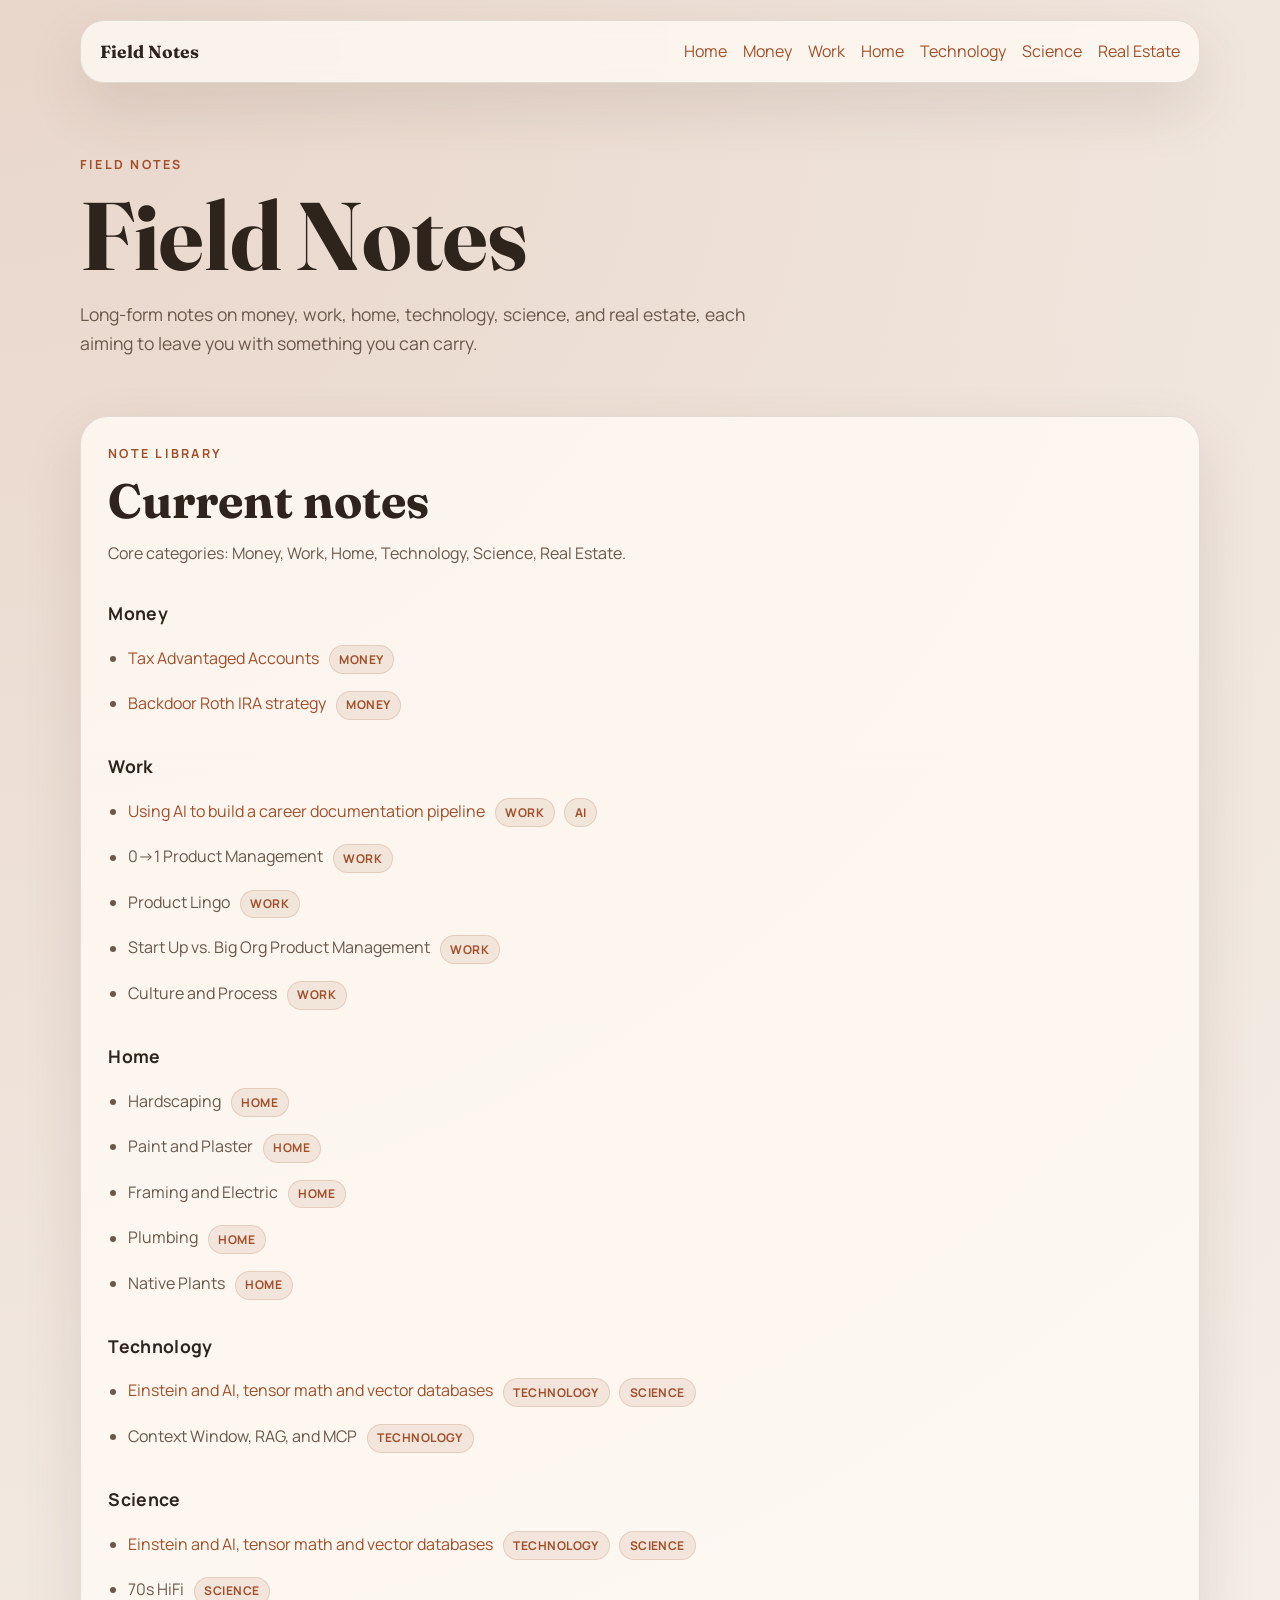
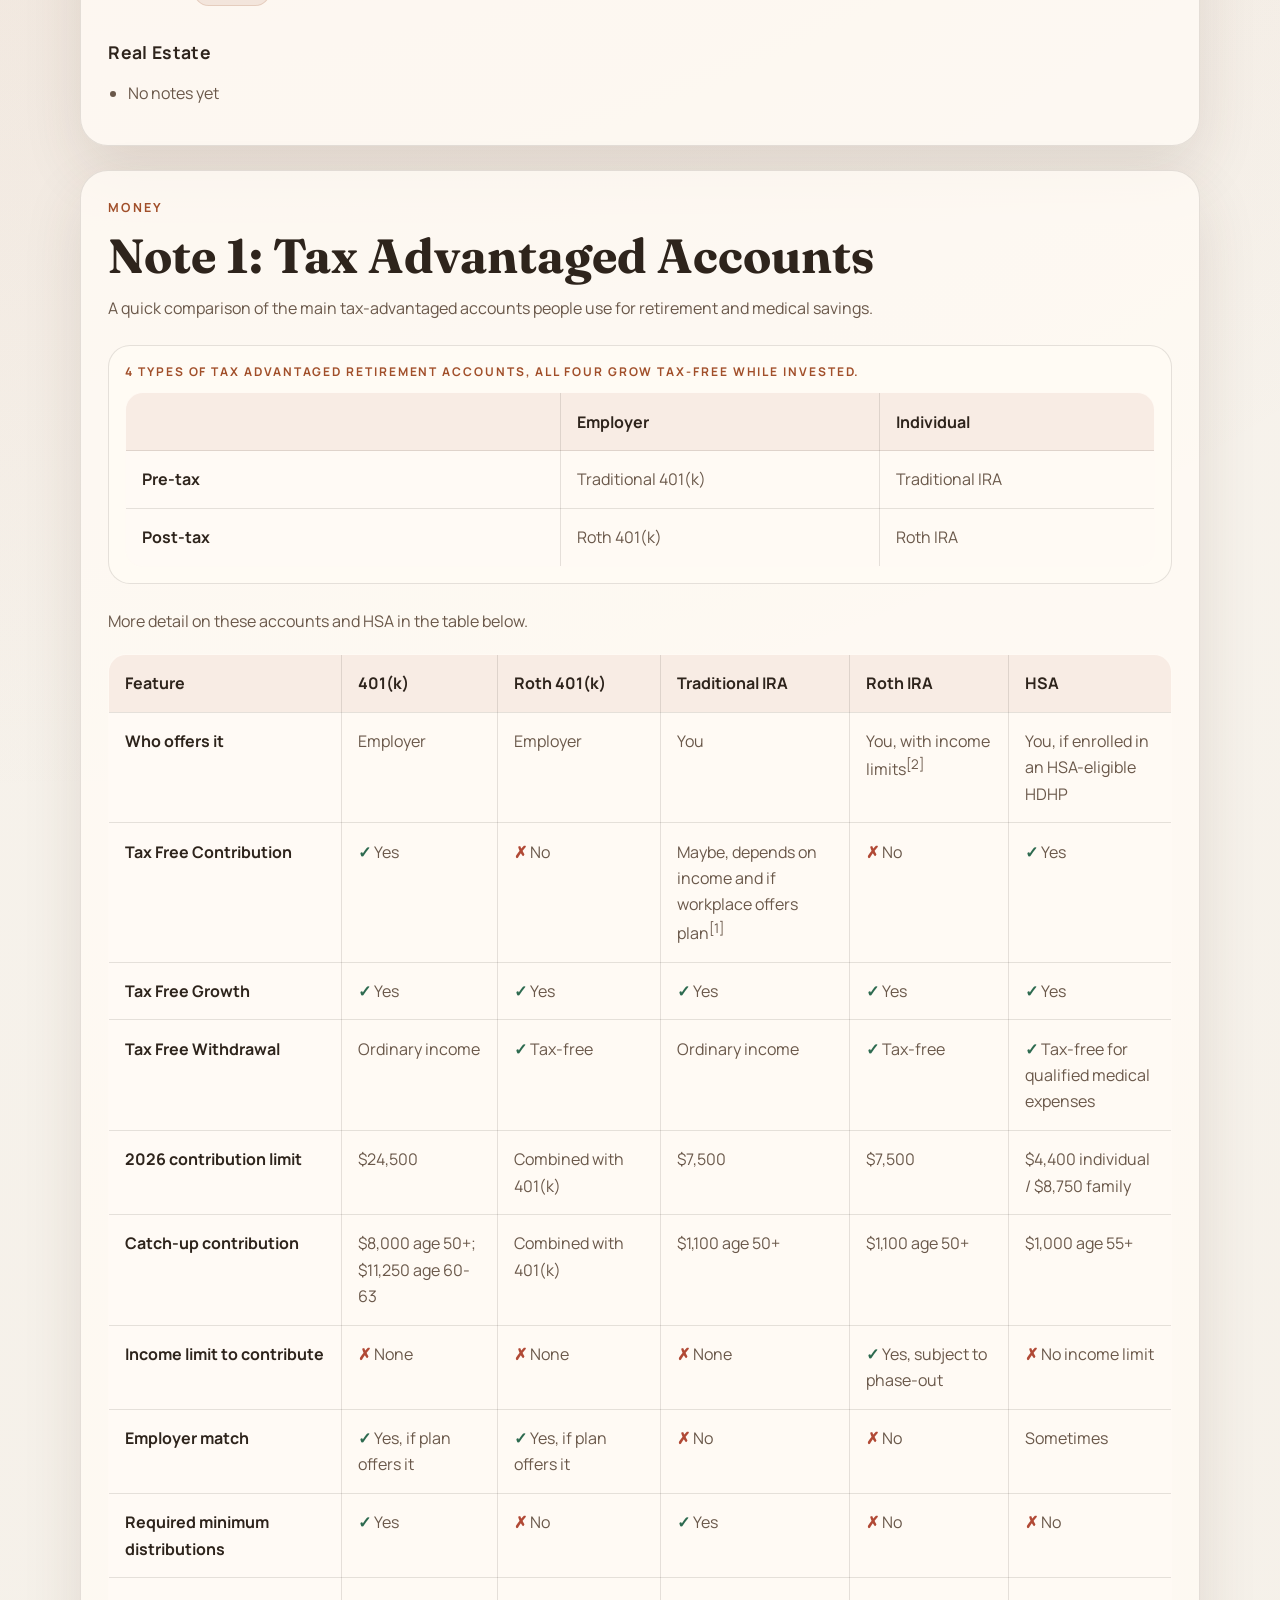
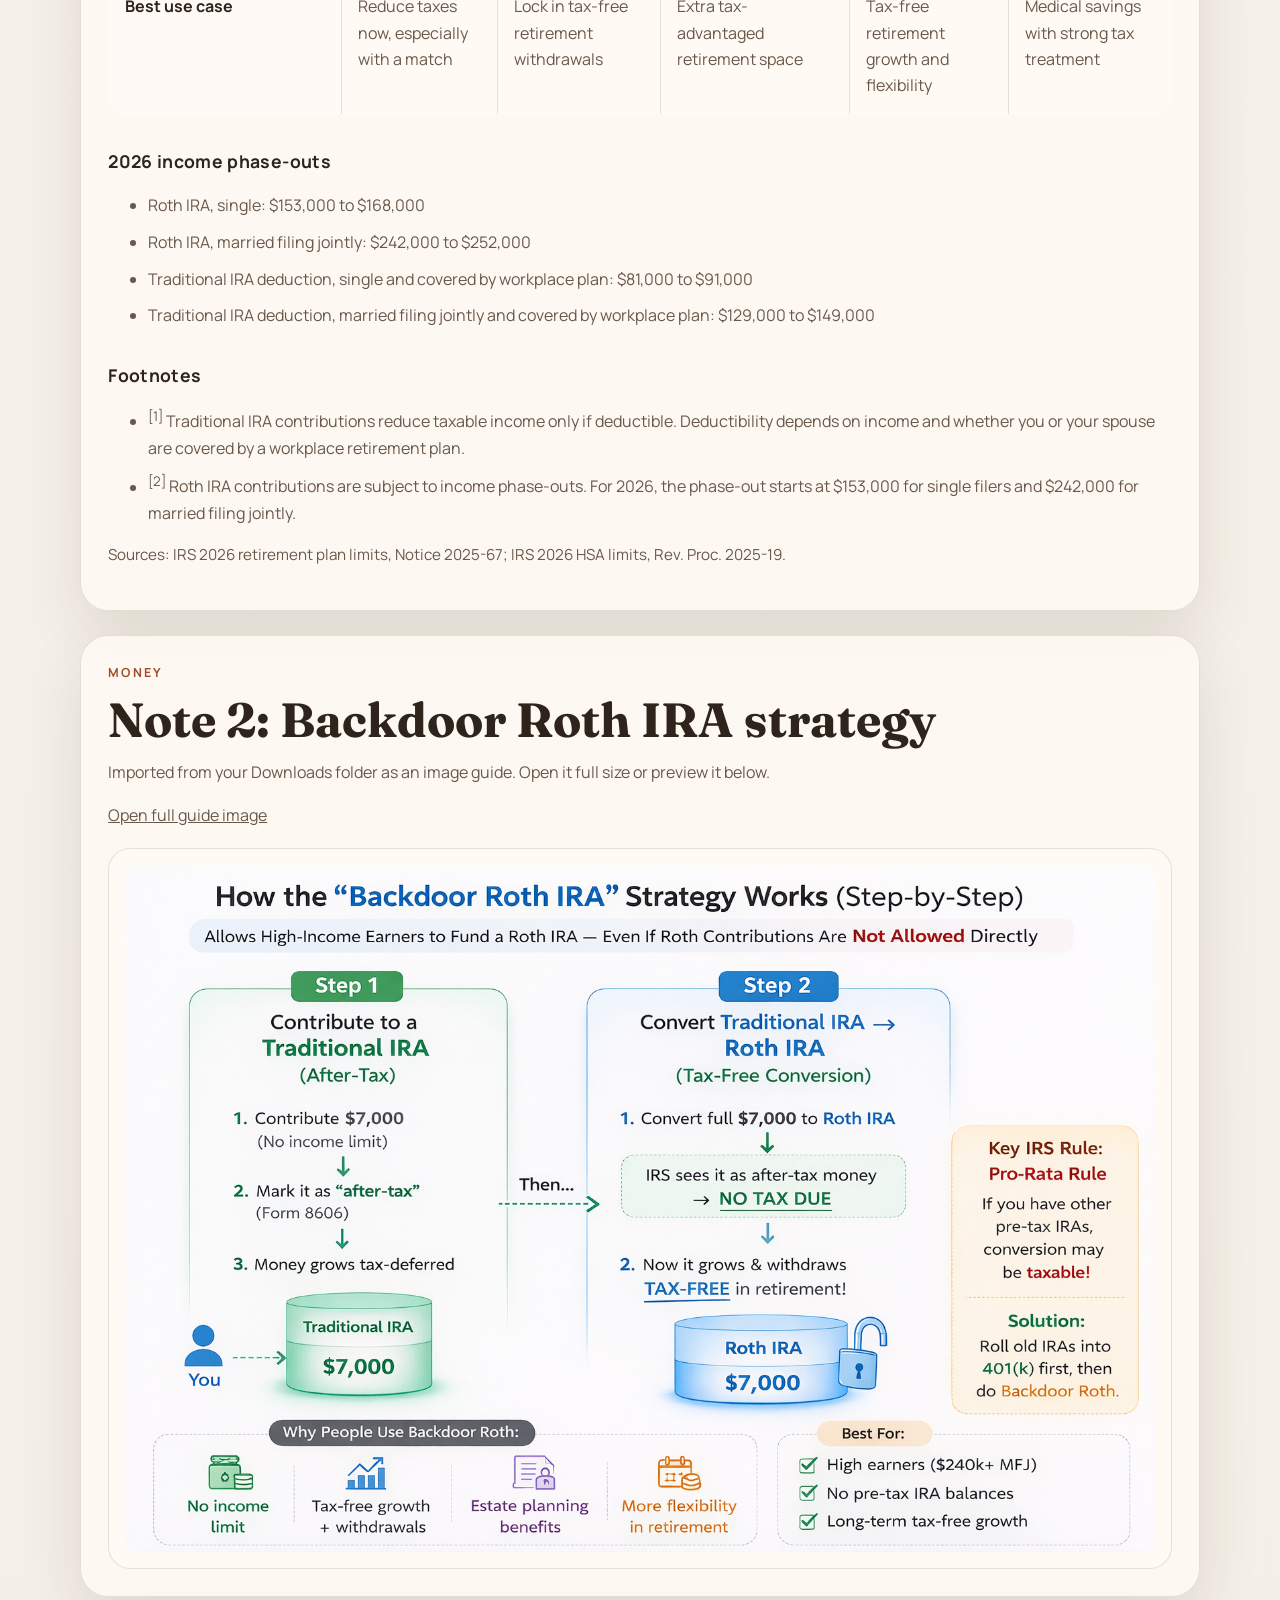
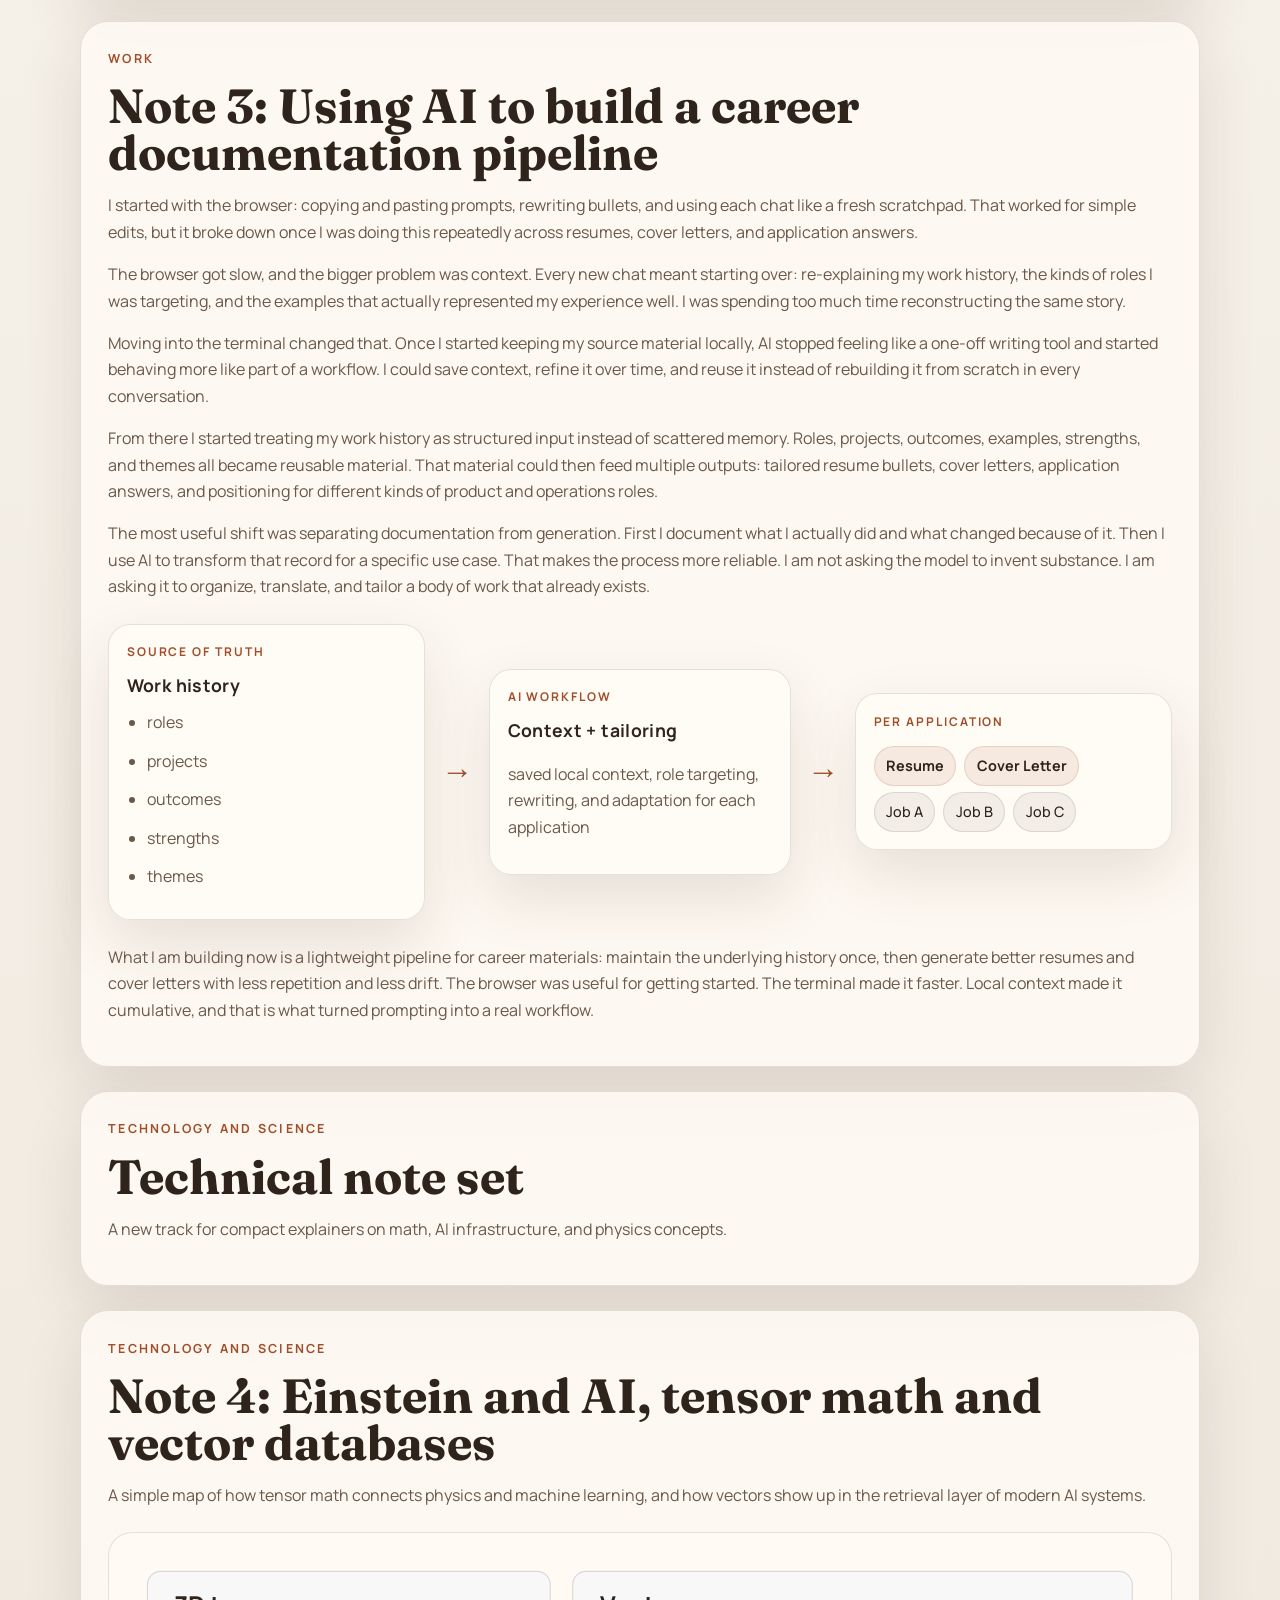
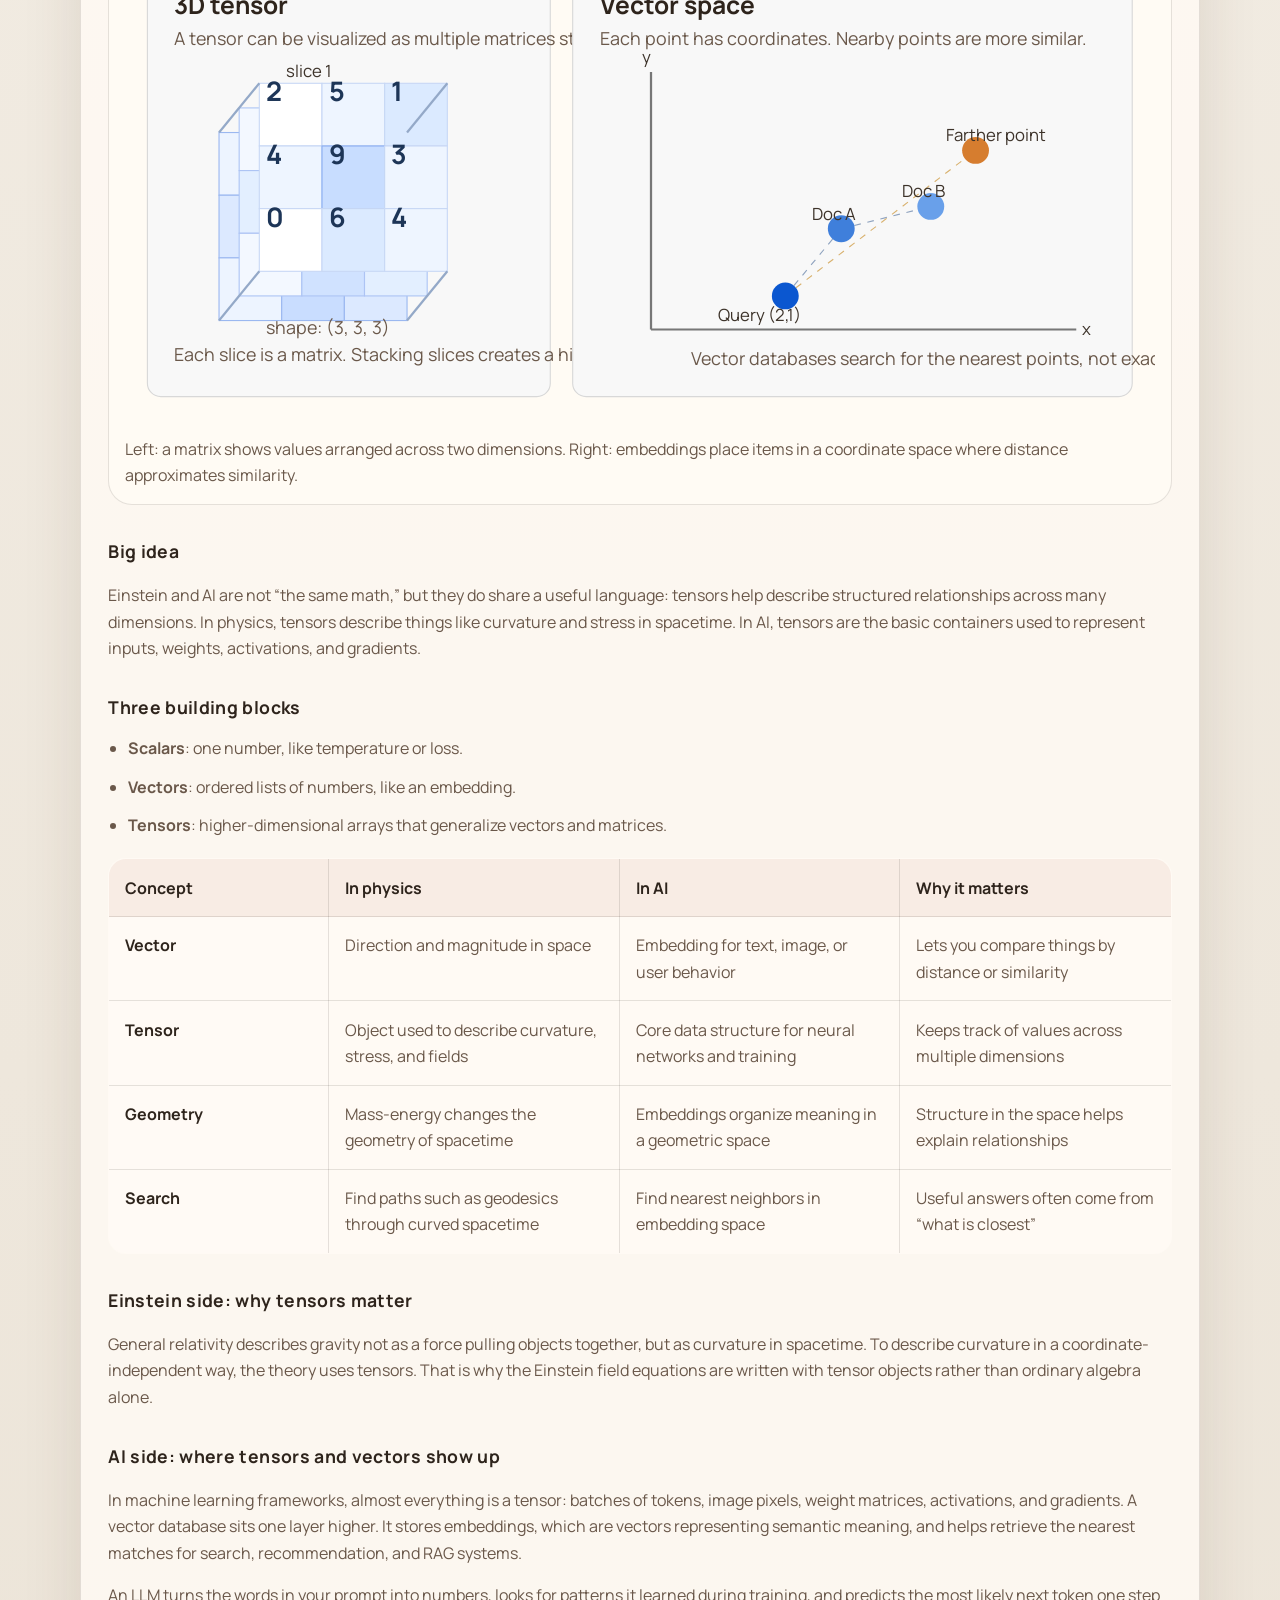
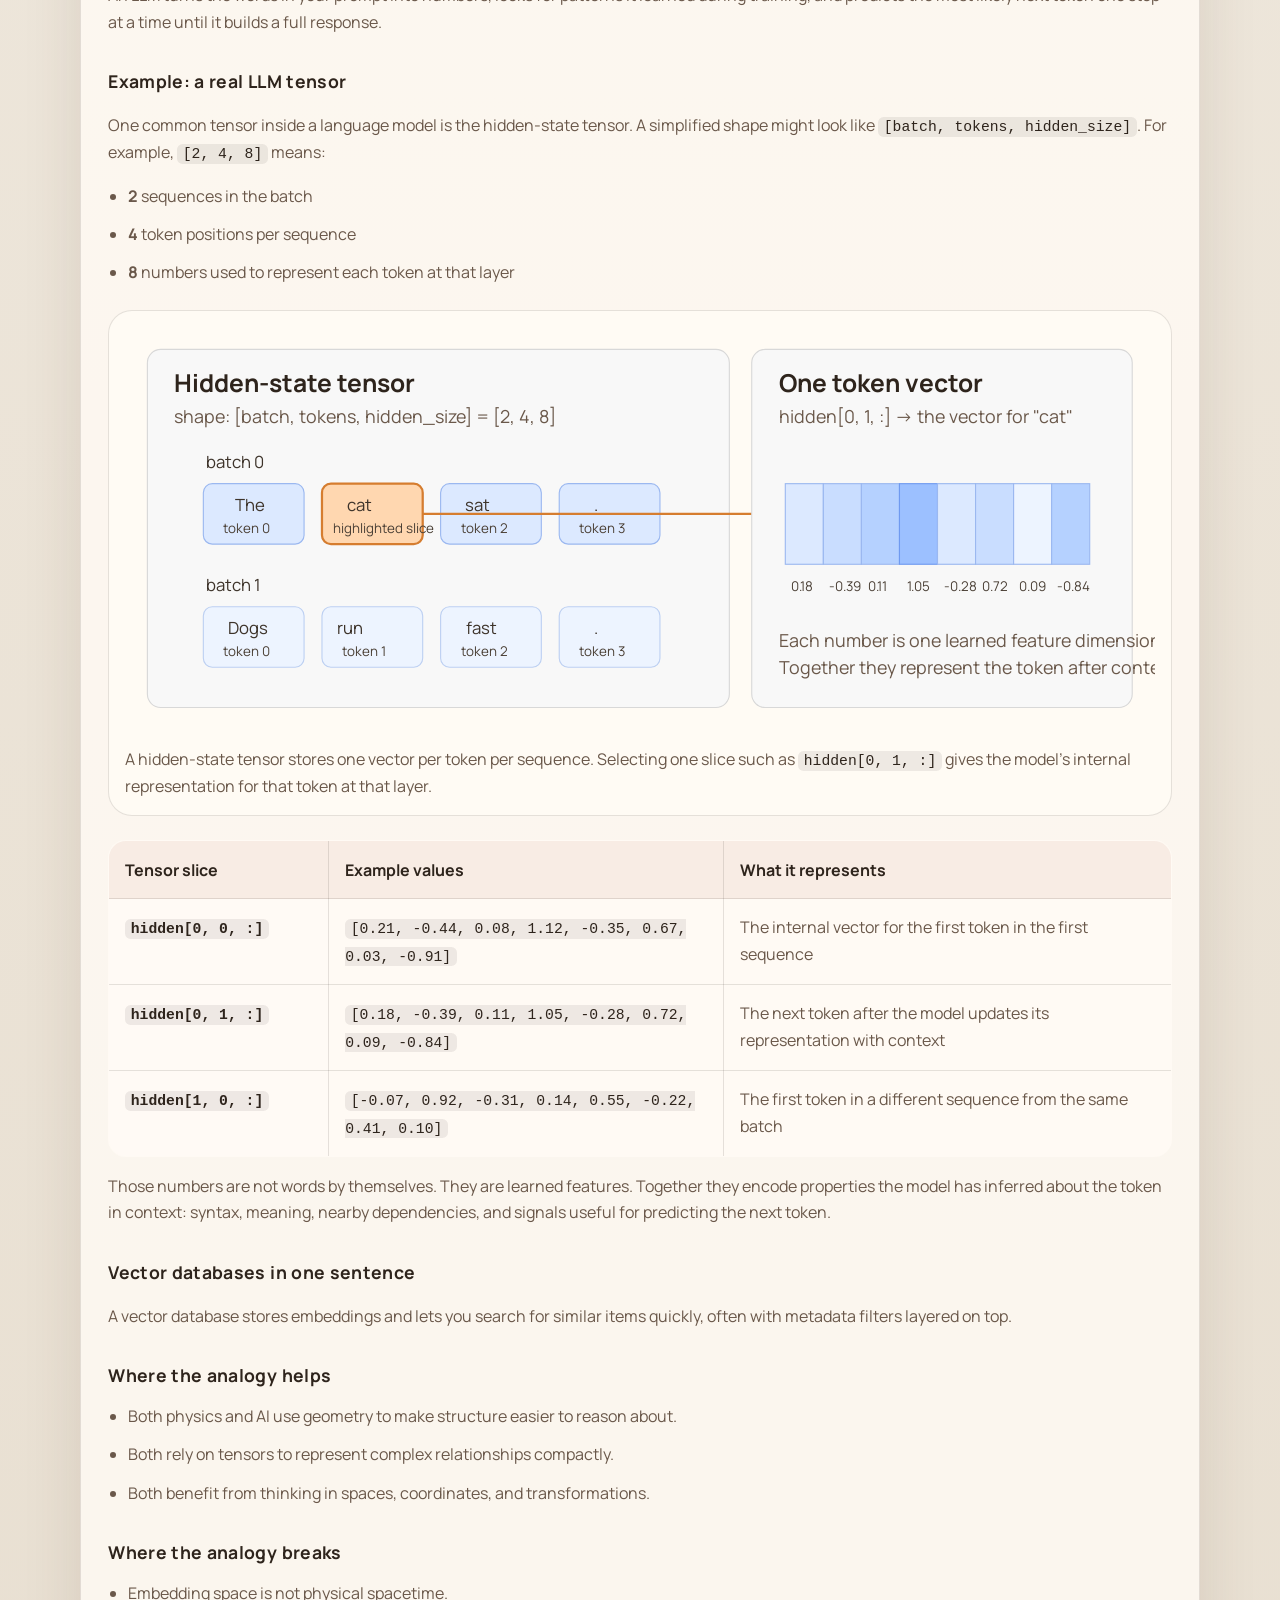
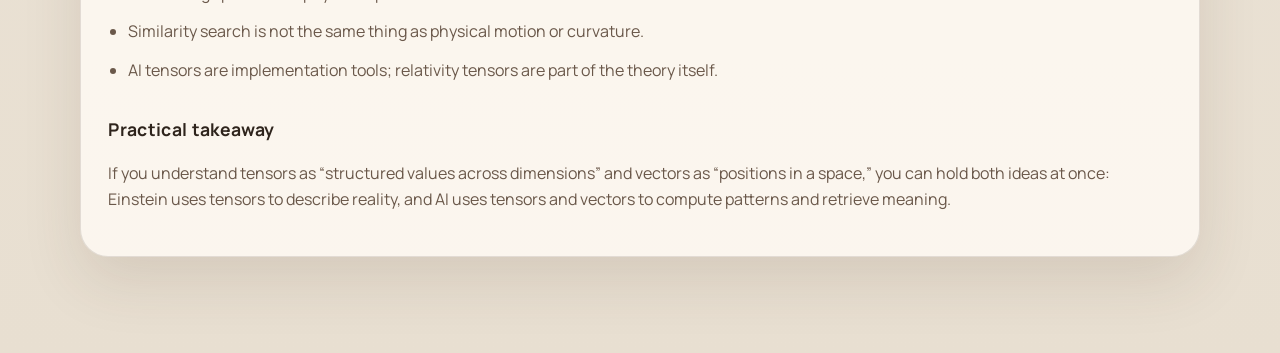
==== commit 60154cef: "Add tax account summary frame" ====
--- a/notes.html
+++ b/notes.html
@@ -91,6 +91,35 @@
           retirement and medical savings.
         </p>
 
+        <div class="mini-frame">
+          <p class="mini-frame-label">4 types of tax advantaged retirement accounts, all four grow tax-free while invested.</p>
+          <div class="mini-frame-table">
+            <table>
+              <thead>
+                <tr>
+                  <th></th>
+                  <th>Employer</th>
+                  <th>Individual</th>
+                </tr>
+              </thead>
+              <tbody>
+                <tr>
+                  <th>Pre-tax</th>
+                  <td>Traditional 401(k)</td>
+                  <td>Traditional IRA</td>
+                </tr>
+                <tr>
+                  <th>Post-tax</th>
+                  <td>Roth 401(k)</td>
+                  <td>Roth IRA</td>
+                </tr>
+              </tbody>
+            </table>
+          </div>
+        </div>
+
+        <p>More detail on these accounts and HSA in the table below.</p>
+
         <div class="table-wrap">
           <table>
             <thead>
--- a/notes.css
+++ b/notes.css
@@ -176,6 +176,33 @@
   text-transform: uppercase;
 }
 
+.mini-frame {
+  margin: 1.5rem 0;
+  padding: 1rem;
+  border: 1px solid var(--border);
+  border-radius: 22px;
+  background: rgba(255, 251, 245, 0.92);
+}
+
+.mini-frame-label {
+  margin: 0 0 0.65rem;
+  font-size: 0.75rem;
+  font-weight: 700;
+  letter-spacing: 0.16em;
+  text-transform: uppercase;
+  color: var(--accent);
+}
+
+.mini-frame-table {
+  overflow-x: auto;
+}
+
+.mini-frame-note {
+  margin: 0.85rem 0 0;
+  font-weight: 700;
+  color: var(--text);
+}
+
 .table-wrap,
 .image-wrap {
   margin-top: 1.25rem;
